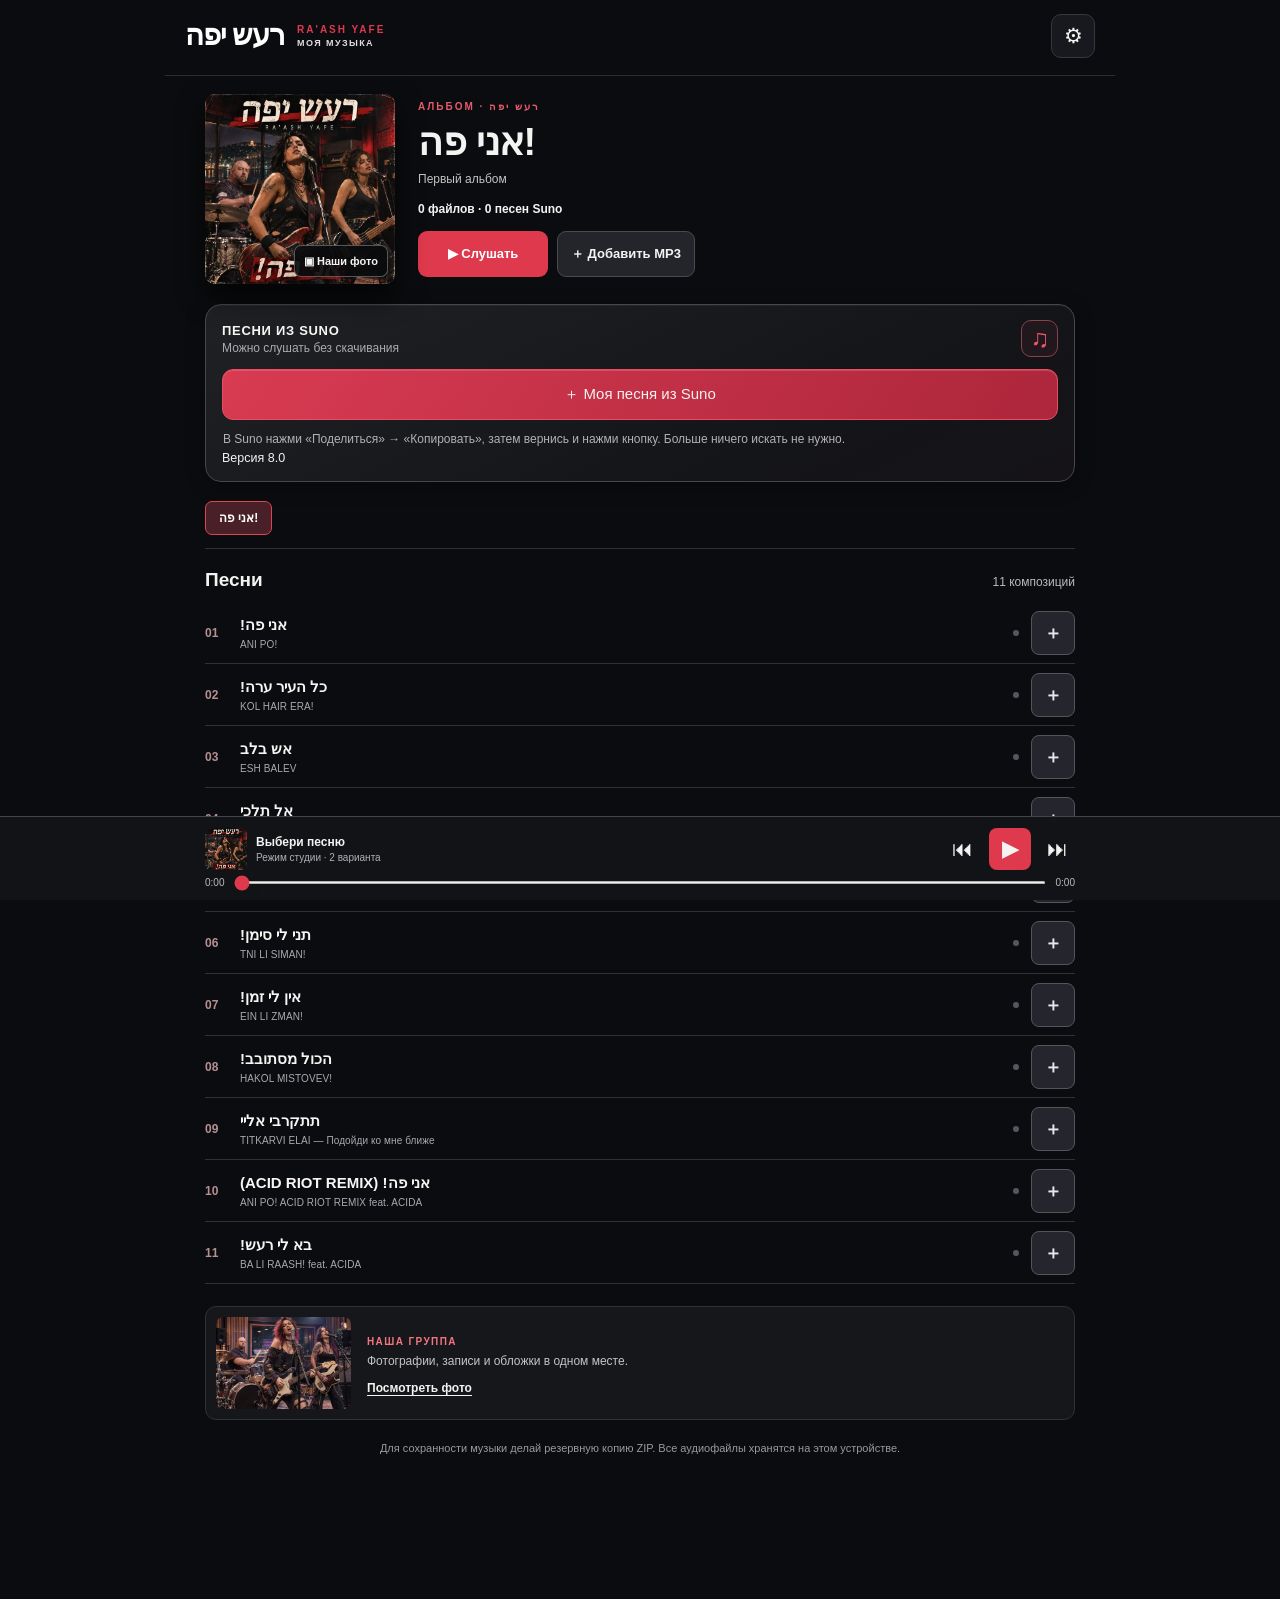
==== raash-yafe/index.html @ 84de2639 "Replace all legacy streaming routes with one clean Suno v8 playback handler" ====
<!doctype html>
<html lang="ru"><head>
<meta charset="utf-8"><meta name="viewport" content="width=device-width, initial-scale=1, viewport-fit=cover, user-scalable=no">
<meta name="theme-color" content="#0b0c0f"><meta name="raash-release" content="8.0"><meta name="apple-mobile-web-app-capable" content="yes">
<meta name="apple-mobile-web-app-status-bar-style" content="black-translucent">
<meta name="apple-mobile-web-app-title" content="רעש יפה">
<title>רעש יפה — Музыкальная студия</title>
<meta name="description" content="Ваша гранж-группа: альбомы, две версии каждой песни, видео и обложки.">
<link rel="manifest" href="manifest.webmanifest"><link rel="apple-touch-icon" sizes="180x180" href="assets/icon-180.png">
<link rel="icon" href="icon.svg" type="image/svg+xml">
<link rel="stylesheet" href="studio-v3.css">
<link rel="stylesheet" href="studio-v4.css">
<link rel="stylesheet" href="simple-v5.css">
<link rel="stylesheet" href="suno-v6.css">
<style>
:root{color-scheme:dark;--bg:#090708;--panel:#181113;--panel2:#26161b;--pink:#fc4c83;--red:#d5203e;--gold:#e8c5a0;--line:#ffffff22;--muted:#b2a1a8;--fg:#fff2ee}
*{box-sizing:border-box}html{background:var(--bg)}body{margin:0;color:var(--fg);font:15px -apple-system,BlinkMacSystemFont,"Segoe UI",Arial,sans-serif;background:radial-gradient(100% 60% at 50% -8%,#80133075,transparent 73%),linear-gradient(150deg,#0b080a,#170d13 48%,#060607);min-height:100dvh;padding-bottom:calc(145px + env(safe-area-inset-bottom))}
button,input,select{font:inherit}button{touch-action:manipulation;cursor:pointer}button:focus-visible,input:focus-visible{outline:2px solid #ff8ead}
#shell{max-width:710px;margin:auto;padding:0 17px 24px}header{display:flex;align-items:center;justify-content:space-between;padding:calc(env(safe-area-inset-top) + 17px) 1px 15px}
.mark{display:flex;align-items:center;gap:10px}.logo{font-size:34px;line-height:1;font-weight:950;letter-spacing:-2px;text-shadow:2px 2px 0 #8e1835;color:#fff}.tag{font-size:10px;letter-spacing:2px;color:#e88eaa;font-weight:700}.small{color:var(--muted);font-size:12px}
.iconbtn{width:42px;height:42px;border-radius:14px;background:#fff1;border:1px solid var(--line);color:white;font-size:20px;display:grid;place-items:center}
.hero{position:relative;border-radius:27px;overflow:hidden;border:1px solid #ffffff29;box-shadow:0 20px 45px #000b,0 0 0 1px #5e244822;background:#10070b}
.art{aspect-ratio:1/1;position:relative;overflow:hidden;background:#15090c}.art img{display:block;width:100%;height:100%;object-fit:cover}
.art:after{content:"";position:absolute;inset:0;pointer-events:none;box-shadow:inset 0 0 60px #0008}
.herofoot{display:flex;gap:12px;align-items:center;justify-content:space-between;padding:14px 15px 16px;background:linear-gradient(155deg,#39141e,#100b0f)}
.herofoot h1{font-size:29px;line-height:1.1;margin:3px 0 4px;letter-spacing:.5px}.subtitle{font-size:11px;color:#ffc4d0;letter-spacing:1px;text-transform:uppercase}
.cta{border:0;border-radius:18px;background:linear-gradient(120deg,#ff85b1,#f52e69 60%,#9e153e);color:#25000e;padding:13px 17px;font-weight:850;box-shadow:inset 0 1px #fff6,0 8px 20px #ff277431}
.underhero{display:flex;gap:8px;margin:13px 0 18px}.ghost{flex:1;min-height:43px;border:1px solid #ffffff26;border-radius:15px;background:linear-gradient(140deg,#ffffff12,#ffffff04);color:#f6dde4;font-weight:650}.ghost:active,.cta:active{transform:scale(.98)}
.stats{display:flex;gap:10px;align-items:center;justify-content:space-between;margin:0 1px 12px}
.stats h2{font-size:19px;margin:0}.counter{color:#f5adc5;background:#ed407b19;padding:5px 10px;border-radius:30px;font-size:11px;border:1px solid #ec72943b}
.albumchips{display:flex;gap:8px;overflow-x:auto;padding:0 0 11px;scrollbar-width:none}.chip{border:1px solid #ffffff29;border-radius:18px;padding:10px 13px;background:#ffffff09;white-space:nowrap;color:#ddc3cc}
.chip.on{background:#f544771d;border-color:#f544778a;color:white}.chip.add{border-style:dashed}
.track{border:1px solid #ffffff18;background:linear-gradient(125deg,#281920db,#121013ee);border-radius:19px;margin:9px 0;padding:13px 12px;box-shadow:inset 0 1px #ffffff0b}
.trackline{display:flex;align-items:center;gap:11px}.num{font-size:11px;color:#ee8fac;font-weight:850;min-width:25px}.tt{min-width:0;flex:1}.he{font-weight:800;font-size:18px;line-height:1.2;direction:rtl;text-align:left}.tr{font-size:11px;color:var(--muted);padding-top:4px}.circle{border:0;background:linear-gradient(130deg,#ff93bb,#fb3070);color:#360112;border-radius:50%;width:41px;height:41px;font-size:18px;font-weight:bold;flex:none}
.variants{display:flex;gap:6px;margin:12px 0 0 36px}.v{flex:1;min-height:35px;border:1px solid #ffffff20;border-radius:11px;color:#efcfdd;background:#fff1;font-size:11px;font-weight:650}
.v.ready{border-color:#76dfb25a;background:#1677541c}.v.link{border-color:#ffd27c69;background:#a86b1f1c}.v.on{box-shadow:inset 0 0 0 1px #fc6f9f;color:white;border-color:#fc6f9f}
.edit{width:37px;flex:none;border:1px solid #ffffff25;background:#fff1;color:#fff;border-radius:11px;font-size:16px}
.empty{padding:19px 12px;text-align:center;color:var(--muted);font-size:12px;line-height:1.6}
.bar{position:fixed;z-index:10;bottom:0;left:0;right:0;padding:12px 14px calc(12px + env(safe-area-inset-bottom));background:linear-gradient(180deg,#210b18f4,#0c070af9);border-top:1px solid #ff59934a;backdrop-filter:blur(20px);-webkit-backdrop-filter:blur(20px)}
.barin{max-width:690px;margin:auto}.now{display:flex;align-items:center;gap:10px}.thumb{width:49px;height:49px;border-radius:11px;object-fit:cover;border:1px solid #fff3;flex:none}.playing{flex:1;min-width:0}.playing strong{display:block;font-size:14px;white-space:nowrap;overflow:hidden;text-overflow:ellipsis}.playing span{display:block;font-size:11px;color:#cc9caf;margin-top:4px}.playerbtn{border:0;background:transparent;color:white;font-size:25px;min-width:34px}.play{border-radius:50%;background:#f8518b;width:43px;height:43px;color:#2d0015}
.progress{display:flex;align-items:center;gap:8px;margin-top:8px;color:#bb98a5;font-size:10px}.progress input{width:100%;accent-color:#ff5d90;height:3px}
.overlay{position:fixed;z-index:30;inset:0;background:#000b;display:none;align-items:flex-end;justify-content:center;padding-top:env(safe-area-inset-top)}.overlay.show{display:flex}
.sheet{width:100%;max-width:700px;max-height:91dvh;overflow:auto;background:linear-gradient(160deg,#331722,#100c10);border:1px solid #ffffff32;border-radius:25px 25px 0 0;padding:18px 18px calc(20px + env(safe-area-inset-bottom));box-shadow:0 -18px 80px #000b}
.sheethead{display:flex;align-items:center;justify-content:space-between;gap:10px}.sheet h2{margin:4px 0 12px;font-size:22px}
label.field{display:block;font-size:12px;color:#d8b6c0;margin:12px 0 5px}
.fieldinput{width:100%;padding:13px 12px;background:#09090ccc;color:#fff;border:1px solid #ffffff38;border-radius:13px;min-height:46px;font-size:16px}
.fieldinput::placeholder{color:#907d86}.sheet p{font-size:12px;color:#c8aebb;line-height:1.55}.sheet .cta{margin-top:13px;width:100%}
.actions{display:flex;gap:8px;margin:12px 0}.actions button{flex:1}.danger{color:#ff9aa2!important}
.status{margin:14px 0 0;padding:11px 13px;color:#e7bdcc;background:#ffffff10;border:1px solid #ffffff20;border-radius:13px;font-size:12px}
footer{font-size:11px;text-align:center;color:#a78d96;line-height:1.5;margin:21px 0}.hint{border-left:3px solid #ef6090;padding:12px 14px;background:#ffffff08;font-size:12px;color:#d3b7c3;border-radius:0 12px 12px 0}
input[type=file]{max-width:100%}video{max-width:100%;border-radius:12px}select.fieldinput{color-scheme:dark}
@media(min-width:620px){.hero{max-width:460px;margin:auto}body{padding-bottom:140px}}
</style></head>
<body><div id="shell">
<header><div class="mark"><div class="logo" dir="rtl">רעש יפה</div><div><div class="tag">RA'ASH YAFE</div><div class="small">Твоя музыкальная студия</div></div></div><button id="settings" class="iconbtn" aria-label="Настройки">⚙</button></header>
<section class="hero"><div class="art"><img id="cover" src="cover.svg" alt="Обложка альбома"></div><div class="herofoot"><div><div class="subtitle">GRUNGE · ISRAEL · STUDIO</div><h1 id="albumtitle" dir="rtl">אני פה!</h1><div id="albumsub" class="small">Первый альбом · 8 композиций</div></div><button class="cta" id="albumplay">▶ Играть</button></div></section>
<div class="underhero"><button id="backbtn" class="ghost">▣ Задняя обложка</button><button id="coverbtn" class="ghost">✦ Сменить обложку</button><button id="bulkbtn" class="ghost">＋ Файлы</button></div>
<div class="underhero" style="margin-top:-6px"><button id="quickbackup" class="ghost">⤓ Сохранить всё в ZIP</button><button id="quickrestore" class="ghost">⤒ Восстановить</button></div>
<div class="stats"><h2>Мои альбомы</h2><span class="counter" id="counter">0/16 записей</span></div><div id="albums" class="albumchips"></div>
<div class="stats"><h2>Список песен</h2><button id="newtrack" class="ghost" style="flex:0;padding:0 13px">＋ Песня</button></div>
<div id="tracks"></div><div class="hint">Для воспроизведения нужны свои аудиофайлы: загрузи MP3/WAV или запиши фрагменты в студии и собери WAV. Публичные ссылки Suno открываются во встроенном плеере, но не дают локальный файл. Логин и пароль не нужны.</div>
<footer>Файлы сохраняются на этом iPhone. Не очищай данные сайта Safari без резервной копии.</footer>
</div>
<div class="bar"><div class="barin"><div class="now"><img class="thumb" src="cover.svg" id="mini" alt=""><div class="playing"><strong id="nowtitle">Выбери песню</strong><span id="nowversion">Режим студии · 2 варианта</span></div><button class="playerbtn" id="prev" aria-label="Назад">⏮</button><button class="playerbtn play" id="toggle" aria-label="Пуск">▶</button><button class="playerbtn" id="next" aria-label="Вперёд">⏭</button></div><div class="progress"><span id="elapsed">0:00</span><input id="seek" type="range" min="0" max="1000" value="0" aria-label="Позиция"><span id="duration">0:00</span></div></div></div>
<div id="overlay" class="overlay" role="dialog" aria-modal="true"><div class="sheet"><div class="sheethead"><h2 id="sheettitle">Настройки</h2><button id="close" class="iconbtn" aria-label="Закрыть">×</button></div><div id="sheetbody"></div></div></div>
<input id="mediafile" type="file" accept="audio/*,video/*,.mp3,.m4a,.wav,.aac,.flac,.mp4,.mov" hidden>
<input id="imagefile" type="file" accept="image/*" hidden>
<input id="bulkfiles" type="file" accept="audio/*,video/*,.mp3,.wav,.m4a,.mp4,.mov" multiple hidden>
<input id="importjson" type="file" accept="application/json,.json" hidden>
<input id="importzip" type="file" accept=".zip,application/zip,application/x-zip-compressed" hidden>
<audio id="audio" preload="metadata"></audio>
<script src="backup.js"></script>
<script>
'use strict';
const $=s=>document.querySelector(s), esc=s=>String(s??'').replace(/[&<>"']/g,c=>({'&':'&amp;','<':'&lt;','>':'&gt;','"':'&quot;',"'":'&#39;'}[c]));
const seed=[['אני פה!','ANI PO!'],['כל העיר ערה!','KOL HAIR ERA!'],['אש בלב','ESH BALEV'],['אל תלכי','AL TELCHI'],['די כבר!','DAI KVAR!'],['תני לי סימן!','TNI LI SIMAN!'],['אין לי זמן!','EIN LI ZMAN!'],['הכול מסתובב!','HAKOL MISTOVEV!']];
function makeSong(name,trans){return {id:'song-'+Math.random().toString(36).slice(2,12),name,trans:trans||'',variants:[{fileKey:null,fileName:'',suno:''},{fileKey:null,fileName:'',suno:''}],videoKey:null};}
function initial(){return {current:'ani-po',albums:[{id:'ani-po',name:'אני פה!',description:'Первый альбом',coverKey:null,backKey:null,tracks:seed.map(x=>makeSong(x[0],x[1]))}]};}
let library;try{library=JSON.parse(localStorage.getItem('raash-yafe-library-v1'))||initial()}catch(e){library=initial()}
if(!Array.isArray(library.albums)||!library.albums.length)library=initial();
// One-time non-destructive catalog update: add the three compositions written since the first eight.
if(!library.migrations?.includes('new-songs-9-11')){
 const first=library.albums.find(a=>a.id==='ani-po');
 if(first&&Array.isArray(first.tracks)){
  [['תתקרבי אליי','TITKARVI ELAI — Подойди ко мне ближе'],['אני פה! (ACID RIOT REMIX)','ANI PO! ACID RIOT REMIX feat. ACIDA'],['בא לי רעש!','BA LI RAASH! feat. ACIDA']].forEach(x=>{
   if(!first.tracks.some(t=>t.name===x[0]))first.tracks.push(makeSong(x[0],x[1]));
  });
 }
 library.migrations=[...(library.migrations||[]),'new-songs-9-11'];
 try{localStorage.setItem('raash-yafe-library-v1',JSON.stringify(library))}catch(e){}
}
let current=library.albums.find(a=>a.id===library.current)||library.albums[0],selected=null,playerObject=null,imageURLs=[],dbPromise;
const audio=$('#audio');
function save(){library.current=current.id;try{localStorage.setItem('raash-yafe-library-v1',JSON.stringify(library))}catch(e){notify('Недостаточно памяти для настроек')}}
function openDB(){if(dbPromise)return dbPromise;dbPromise=new Promise((ok,no)=>{const r=indexedDB.open('raash-yafe-media',1);r.onupgradeneeded=()=>{if(!r.result.objectStoreNames.contains('files'))r.result.createObjectStore('files')};r.onsuccess=()=>ok(r.result);r.onerror=()=>no(r.error)});return dbPromise}
async function put(key,blob){const db=await openDB();return new Promise((ok,no)=>{const tx=db.transaction('files','readwrite');tx.objectStore('files').put(blob,key);tx.oncomplete=ok;tx.onerror=()=>no(tx.error)})}
async function get(key){if(!key)return null;const db=await openDB();return new Promise((ok,no)=>{const r=db.transaction('files').objectStore('files').get(key);r.onsuccess=()=>ok(r.result||null);r.onerror=()=>no(r.error)})}
async function remove(key){if(!key)return;const db=await openDB();const tx=db.transaction('files','readwrite');tx.objectStore('files').delete(key)}
function notify(s){let el=$('#toast');if(!el){el=document.createElement('div');el.id='toast';Object.assign(el.style,{position:'fixed',zIndex:99,bottom:'155px',left:'8%',right:'8%',margin:'auto',maxWidth:'460px',padding:'13px',textAlign:'center',color:'#fff',background:'#52233c',border:'1px solid #ff91b9',borderRadius:'14px',boxShadow:'0 6px 25px #000b'});document.body.append(el)}el.textContent=s;clearTimeout(notify.timer);notify.timer=setTimeout(()=>el.remove(),3400)}
function openSheet(title,body){$('#sheettitle').textContent=title;$('#sheetbody').innerHTML=body;$('#overlay').classList.add('show')}
function closeSheet(){const frame=$('#sheetbody iframe[src^="https://suno.com/embed/"]');if(frame)frame.src='about:blank';$('#overlay').classList.remove('show')}
$('#close').onclick=closeSheet;$('#overlay').addEventListener('click',e=>{if(e.target===$('#overlay'))closeSheet()});
function album(){return current}
function albumSong(id){return current.tracks.find(x=>x.id===id)}
function fmt(n){if(!Number.isFinite(n))return '0:00';return Math.floor(n/60)+':'+String(Math.floor(n%60)).padStart(2,'0')}
async function artUpdate(){imageURLs.forEach(URL.revokeObjectURL);imageURLs=[];async function img(key,fallback){if(!key)return fallback;try{const file=await get(key);if(!file)return fallback;const u=URL.createObjectURL(file);imageURLs.push(u);return u}catch(e){return fallback}}const a=await img(current.coverKey,'cover.svg'),b=await img(current.backKey,'back.svg');$('#cover').src=a;$('#mini').src=a;window.albumBackURL=b}
function paint(){current=library.albums.find(a=>a.id===library.current)||library.albums[0];$('#albumtitle').textContent=current.name;$('#albumsub').textContent=(current.description||'Альбом')+' · '+current.tracks.length+' композиций';const filled=current.tracks.flatMap(t=>t.variants).filter(v=>v.fileKey).length;$('#counter').textContent=filled+'/'+current.tracks.length*2+' вариантов';$('#albums').innerHTML=library.albums.map(a=>'<button class="chip '+(a.id===current.id?'on':'')+'" data-album="'+esc(a.id)+'">'+esc(a.name)+'</button>').join('')+'<button class="chip add" id="newalbum">＋ Новый альбом</button>';$('#albums').querySelectorAll('[data-album]').forEach(el=>el.onclick=()=>{library.current=el.dataset.album;current=library.albums.find(a=>a.id===library.current);save();paint()});$('#newalbum').onclick=addAlbum;
$('#tracks').innerHTML=current.tracks.length?current.tracks.map((t,i)=>{const vars=t.variants.map((v,j)=>'<button class="v '+(v.fileKey?'ready':v.suno?'link':'')+(selected&&selected.id===t.id&&selected.v===j?' on':'')+'" data-id="'+esc(t.id)+'" data-v="'+j+'">'+(v.fileKey?'▶ ':v.suno?'◈ ':'＋ ')+'Вариант '+(j?'B':'A')+'</button>').join('');return '<section class="track"><div class="trackline"><span class="num">'+String(i+1).padStart(2,'0')+'</span><div class="tt"><div class="he" dir="rtl">'+esc(t.name)+'</div><div class="tr">'+esc(t.trans)+'</div></div><button class="circle" data-play="'+esc(t.id)+'" aria-label="Играть">▶</button></div><div class="variants">'+vars+'<button class="edit" data-edit="'+esc(t.id)+'" aria-label="Редактировать">⋯</button></div></section>'}).join(''):'<div class="empty">Пока нет песен. Нажми «＋ Песня».</div>';
$('#tracks').querySelectorAll('[data-v]').forEach(e=>e.onclick=()=>chooseVariant(e.dataset.id,Number(e.dataset.v)));$('#tracks').querySelectorAll('[data-play]').forEach(e=>e.onclick=()=>playSong(e.dataset.play));$('#tracks').querySelectorAll('[data-edit]').forEach(e=>e.onclick=()=>editSong(e.dataset.edit));artUpdate();}
function chooseVariant(id,v){
 const t=albumSong(id);if(!t)return;selected={id,v};const z=t.variants[v];
 if(z.fileKey)startPlay(t,v);
 else if(z.suno)playSavedSuno(id,v);
 else if(window.RaashStudioV4)window.RaashStudioV4.openFor(id,v);
 else editVariant(id,v);
 paint();
}
function playSavedSuno(id,v){
 const handler=window.RaashSunoV8?.openStream||window.RaashSunoV6?.openStream||window.RaashStudioV4?.openLinked;
 if(handler)return handler(id,v);
 editVariant(id,v);
}
function editVariant(id,v){const t=albumSong(id);if(!t)return;selected={id,v};const z=t.variants[v];openSheet('Вариант '+(v?'B':'A')+' · '+t.name,'<p>Добавь только свою запись этой песни. Ссылка Suno не скачивает файл и не расходует лимит.</p><label class="field">Ссылка на эту версию Suno</label><input class="fieldinput" id="slink" type="url" placeholder="https://suno.com/song/..." value="'+esc(z.suno)+'"><div class="actions"><button class="ghost" id="saveLink">Сохранить ссылку</button><button class="ghost" id="visitSuno">Открыть Suno ↗</button></div><label class="field">Своя аудиозапись MP3 / WAV / M4A</label><button class="cta" id="attachFile">＋ Выбрать файл</button>'+(z.fileKey?'<button class="ghost danger" id="forgetFile" style="width:100%;margin-top:8px">Убрать загруженный файл</button><p>'+esc(z.fileName)+'</p>':'')+'<p>Аудиофайл останется в памяти этого iPhone и будет играть без Suno и интернета.</p>');
$('#saveLink').onclick=()=>{const link=$('#slink').value.trim();if(link&&!/^https:\/\/(www\.)?suno\.com\/(song|s)\//i.test(link)){notify('Нужна ссылка на конкретную песню Suno');return}z.suno=link;save();closeSheet();paint();notify('Ссылка сохранена')};$('#visitSuno').onclick=()=>window.open('https://suno.com/library','_blank','noopener');$('#attachFile').onclick=()=>$('#mediafile').click();if($('#forgetFile'))$('#forgetFile').onclick=async()=>{await remove(z.fileKey);z.fileKey=null;z.fileName='';save();closeSheet();paint()}}
async function startPlay(t,v){const z=t.variants[v];if(!z.fileKey){if(z.suno)playSavedSuno(t.id,v);else if(window.RaashStudioV4)window.RaashStudioV4.openFor(t.id,v);else editVariant(t.id,v);return}
try{const blob=await get(z.fileKey);if(!blob){z.fileKey=null;save();paint();notify('Файл не найден, загрузи повторно');return}audio.pause();if(playerObject)URL.revokeObjectURL(playerObject);playerObject=URL.createObjectURL(blob);audio.src=playerObject;selected={id:t.id,v:v};$('#nowtitle').textContent=t.name;$('#nowversion').textContent='Вариант '+(v?'B':'A')+' · '+current.name;await audio.play();paint();}catch(e){notify('Не удалось воспроизвести. Проверь формат файла.')}}
function playSong(id){const t=albumSong(id);if(!t)return;const v=t.variants.findIndex(x=>x.fileKey);if(v>=0)return startPlay(t,v);const link=t.variants.findIndex(x=>x.suno);if(link>=0)return playSavedSuno(t.id,link);if(window.RaashStudioV4)return window.RaashStudioV4.openFor(t.id,0);editVariant(t.id,0)}
function nextPrev(dir){let i=selected?current.tracks.findIndex(t=>t.id===selected.id):-1;for(let n=0;n<current.tracks.length;n++){i=(i+dir+current.tracks.length)%current.tracks.length;const t=current.tracks[i];const v=t.variants.findIndex(x=>x.fileKey);if(v>=0){startPlay(t,v);return}}notify('Добавь аудиофайлы, чтобы слушать офлайн')}
$('#prev').onclick=()=>nextPrev(-1);$('#next').onclick=()=>nextPrev(1);
$('#toggle').onclick=()=>{if(!audio.src){const t=current.tracks.find(t=>t.variants.some(v=>v.fileKey));t?playSong(t.id):(window.RaashStudioV4?window.RaashStudioV4.openFor(current.tracks[0]?.id):notify('Сначала добавь MP3 или WAV'));return}audio.paused?audio.play():audio.pause()};
$('#albumplay').onclick=()=>{const t=current.tracks.find(x=>x.variants.some(v=>v.fileKey));if(t)playSong(t.id);else {const found=current.tracks.find(t=>t.variants.some(v=>v.suno));if(found)playSong(found.id);else if(current.tracks[0]&&window.RaashStudioV4)window.RaashStudioV4.openFor(current.tracks[0].id);else notify('Добавь песню и её аудиофайл.')}};
audio.onplay=()=>$('#toggle').textContent='Ⅱ';audio.onpause=()=>$('#toggle').textContent='▶';audio.onended=()=>nextPrev(1);
audio.ontimeupdate=()=>{$('#elapsed').textContent=fmt(audio.currentTime);$('#duration').textContent=fmt(audio.duration);if(Number.isFinite(audio.duration)&&audio.duration>0)$('#seek').value=String(Math.round(audio.currentTime/audio.duration*1000))};
$('#seek').oninput=e=>{if(Number.isFinite(audio.duration))audio.currentTime=audio.duration*Number(e.target.value)/1000};
$('#mediafile').onchange=async e=>{const f=e.target.files[0];if(!f||!selected)return;const t=albumSong(selected.id);if(!t)return;const z=t.variants[selected.v];if(!f.type.startsWith('audio/')&&!/\.(mp3|wav|m4a|aac|flac)$/i.test(f.name)){notify('Нужен аудиофайл, для видео используй раздел клипов');e.target.value='';return}const key='audio:'+current.id+':'+t.id+':'+selected.v;try{await put(key,f);z.fileKey=key;z.fileName=f.name;save();closeSheet();paint();notify('Сохранено: '+f.name)}catch(err){notify('Не удалось сохранить. Недостаточно памяти на iPhone?')}e.target.value=''};
function setImage(type){window.imageTarget=type;$('#imagefile').click()}
$('#coverbtn').onclick=()=>setImage('coverKey');
$('#imagefile').onchange=async e=>{const f=e.target.files[0];if(!f||!f.type.startsWith('image/'))return;const key='image:'+current.id+':'+window.imageTarget;try{await put(key,f);current[window.imageTarget]=key;save();paint();notify('Обложка сохранена')}catch(x){notify('Не удалось сохранить изображение')}e.target.value=''};
$('#backbtn').onclick=async()=>{const src=window.albumBackURL||'back.svg';openSheet('Задняя обложка','<img src="'+esc(src)+'" style="width:100%;border-radius:14px" alt="Задняя обложка"><div class="actions"><button class="ghost" id="changeBack">Заменить</button><button class="ghost" id="closeBack">Закрыть</button></div>');$('#changeBack').onclick=()=>setImage('backKey');$('#closeBack').onclick=closeSheet};
function addAlbum(){openSheet('Новый альбом','<p>Создай новый альбом этой группы. Все старые песни и варианты останутся на месте.</p><label class="field">Название на иврите или русском</label><input id="aname" class="fieldinput" placeholder="שם האלבום"><label class="field">Подпись</label><input id="adesc" class="fieldinput" placeholder="Новый альбом"><button id="commitAlbum" class="cta">Создать альбом</button>');$('#commitAlbum').onclick=()=>{const name=$('#aname').value.trim();if(!name){notify('Введите название альбома');return}const a={id:'album-'+Date.now(),name,description:$('#adesc').value.trim()||'Новый альбом',coverKey:null,backKey:null,tracks:[]};library.albums.push(a);current=a;library.current=a.id;save();closeSheet();paint();notify('Альбом создан')}}
$('#newtrack').onclick=()=>{openSheet('Новая песня','<p>Добавим новую песню с двумя вариантами A/B.</p><label class="field">Название песни</label><input id="tname" class="fieldinput" placeholder="שם השיר"><label class="field">Транслитерация / перевод</label><input id="ttrans" class="fieldinput" placeholder="Название латиницей"><button class="cta" id="commitTrack">Добавить песню</button>');$('#commitTrack').onclick=()=>{const n=$('#tname').value.trim();if(!n){notify('Введите название');return}current.tracks.push(makeSong(n,$('#ttrans').value.trim()));save();closeSheet();paint();notify('Песня добавлена')}};
function editSong(id){const t=albumSong(id);if(!t)return;openSheet('Песня · '+t.name,'<label class="field">Название</label><input id="editname" class="fieldinput" value="'+esc(t.name)+'"><label class="field">Транслитерация</label><input id="edittrans" class="fieldinput" value="'+esc(t.trans)+'"><button class="cta" id="editsave">Сохранить</button><div class="actions"><button class="ghost" id="manageA">Версия A · изменить</button><button class="ghost" id="manageB">Версия B · изменить</button></div><div class="actions"><button class="ghost" id="attachVideo">＋ Прикрепить клип</button><button class="ghost" id="viewVideo">▶ Смотреть клип</button></div><button class="ghost danger" id="delTrack" style="width:100%">Удалить эту песню</button>');
$('#editsave').onclick=()=>{const n=$('#editname').value.trim();if(n)t.name=n;t.trans=$('#edittrans').value.trim();save();closeSheet();paint()};
$('#manageA').onclick=()=>editVariant(id,0);$('#manageB').onclick=()=>editVariant(id,1);
$('#attachVideo').onclick=()=>{selected={id,v:0,video:true};$('#mediafile').setAttribute('accept','video/*,.mp4,.mov');$('#mediafile').click()};
$('#viewVideo').onclick=async()=>{if(!t.videoKey)return notify('Клип пока не добавлен');const f=await get(t.videoKey);if(!f)return notify('Клип не найден');const u=URL.createObjectURL(f);openSheet('Клип · '+t.name,'<video controls playsinline src="'+u+'"></video><p>Клип сохранён на этом iPhone.</p>')};
$('#delTrack').onclick=()=>{if(!confirm('Удалить песню и её записи из списка?'))return;current.tracks=current.tracks.filter(x=>x.id!==id);save();closeSheet();paint()}};
$('#bulkbtn').onclick=()=>$('#bulkfiles').click();
$('#bulkfiles').onchange=async e=>{const files=[...e.target.files];if(!files.length)return;let added=0,unmatched=[];for(const f of files){if(!f.type.startsWith('audio/')&&!/\.(mp3|wav|m4a|aac|flac)$/i.test(f.name)){unmatched.push(f.name);continue}const low=f.name.toLowerCase().replace(/[\s_\-!'’.,]/g,'');let match=current.tracks.find(t=>[t.name,t.trans].some(x=>x&&low.includes(x.toLowerCase().replace(/[\s_\-!'’.,]/g,''))));if(!match){unmatched.push(f.name);continue}let variant=/(\b|[_ -])(b|v2|ver2|2)(\b|[_. -])/i.test(f.name)?1:/(\b|[_ -])(a|v1|ver1|1)(\b|[_. -])/i.test(f.name)?0:match.variants.findIndex(v=>!v.fileKey);if(variant<0){unmatched.push(f.name);continue}const z=match.variants[variant];if(z.fileKey){unmatched.push(f.name);continue}try{const key='audio:'+current.id+':'+match.id+':'+variant;await put(key,f);z.fileKey=key;z.fileName=f.name;added++}catch(err){unmatched.push(f.name)}}save();paint();notify('Добавлено '+added+' файлов; не распознано '+unmatched.length);if(unmatched.length){
 const candidates=files.filter(f=>unmatched.includes(f.name)&&(/^(audio\/)/.test(f.type)||/\.(mp3|wav|m4a|aac|flac)$/i.test(f.name)));
 const options='<option value="">Не добавлять</option>'+current.tracks.flatMap(t=>t.variants.map((v,j)=>'<option value="'+esc(t.id)+'|'+j+'" '+(v.fileKey?'disabled':'')+'>'+esc(t.name)+' — вариант '+(j?'B':'A')+(v.fileKey?' (занят)':'')+'</option>')).join('');
 openSheet('Распределить оставшиеся файлы','<p>Не удалось точно узнать '+unmatched.length+' файлов. Выбери песню и вариант для каждого, чтобы не перепутать записи.</p>'+candidates.map((f,i)=>'<label class="field">'+esc(f.name)+'</label><select class="fieldinput" data-match="'+i+'">'+options+'</select>').join('')+'<button id="applyMatches" class="cta">Добавить выбранные файлы</button>');
 $('#applyMatches').onclick=async()=>{
  let count=0;const used=new Set();
  for(let i=0;i<candidates.length;i++){
   const val=$('[data-match="'+i+'"]').value;if(!val)continue;
   if(used.has(val)){notify('Одному варианту можно назначить только один файл');return}
   used.add(val);
  }
  try{
   for(let i=0;i<candidates.length;i++){
    const val=$('[data-match="'+i+'"]').value;if(!val)continue;
    const [id,j]=val.split('|'),t=albumSong(id),v=t?.variants[Number(j)];
    if(!v||v.fileKey)continue;
    const key='audio:'+current.id+':'+id+':'+j;
    await put(key,candidates[i]);v.fileKey=key;v.fileName=candidates[i].name;count++;
   }
   save();closeSheet();paint();notify('Добавлено вручную: '+count);
  }catch(err){save();paint();notify('Ошибка сохранения файла. Проверь память iPhone')}
 };
 if(!candidates.length)openSheet('Нераспознанные файлы','<div class="status">'+unmatched.map(esc).join('<hr>')+'</div>');
}
e.target.value=''};
const originalFileHandler=$('#mediafile').onchange;$('#mediafile').onchange=async e=>{const f=e.target.files[0];if(f&&selected?.video){const t=albumSong(selected.id);if(t&&(/^video\//.test(f.type)||/\.(mp4|mov)$/i.test(f.name))){const key='video:'+current.id+':'+t.id;await put(key,f);t.videoKey=key;save();closeSheet();notify('Клип сохранён')}else notify('Выбери видео MP4 или MOV');selected.video=false;$('#mediafile').setAttribute('accept','audio/*,.mp3,.m4a,.wav,.aac,.flac');e.target.value='';return}await originalFileHandler(e)};
$('#settings').onclick=()=>{openSheet('Настройки · רעש יפה','<p><b>Студийная библиотека.</b> Сохраняет песни, клипы, обложки и два варианта каждой записи на текущем iPhone. Локальные записи воспроизводятся и обрабатываются внутри приложения. Для публичной ссылки Suno есть встроенный официальный плеер, который требует интернет и не передаёт звук эквалайзеру.</p><button class="cta" id="sunoLibrary">Открыть мою библиотеку Suno ↗</button><button class="cta" id="fullBackup" style="width:100%;margin-top:10px">⤓ Полная копия ZIP — песни, клипы, обложки</button><button class="ghost" id="restoreAll" style="width:100%;margin-top:10px">⤒ Восстановить из ZIP</button><button class="ghost" id="exportData" style="width:100%;margin-top:10px">Только список JSON</button><button class="ghost" id="importData" style="width:100%;margin-top:10px">Импорт старого списка JSON</button><p>Полная копия ZIP содержит локальные MP3, видео, обложки, названия и ссылки Suno. Сохраняй ZIP в «Файлы» / iCloud Drive. Экспорт JSON содержит только названия и ссылки — без записей.</p><p>Для установки: Safari → Поделиться → На экран «Домой». Не вводи пароль Suno в эту программу.</p><div class="status">Режим офлайн работает после первого открытия с интернетом. Сохранённые аудио и видео доступны без сети.</div>');$('#sunoLibrary').onclick=()=>window.open('https://suno.com/library','_blank','noopener');
$('#fullBackup').onclick=createFullBackup;$('#restoreAll').onclick=()=>$('#importzip').click();$('#exportData').onclick=()=>{const blob=new Blob([JSON.stringify(library,null,2)],{type:'application/json'});const u=URL.createObjectURL(blob);const a=document.createElement('a');a.href=u;a.download='raash-yafe-library.json';a.click();setTimeout(()=>URL.revokeObjectURL(u),15000)};$('#importData').onclick=()=>$('#importjson').click()};
$('#quickbackup').onclick=createFullBackup;
$('#quickrestore').onclick=()=>$('#importzip').click();
async function createFullBackup(){
 openSheet('Полная резервная копия','<p>Собираю все альбомы, два варианта записей, видео и изображения в один ZIP.</p><div id="backupProgress" class="status">Подготовка...</div><p>Сохрани полученный файл в «Файлы» или iCloud Drive. Не удаляй музыку до сохранения архива.</p>');
 const info=$('#backupProgress');
 try{
  const result=await RaashBackup.exportAll(library,get,msg=>{if(info)info.textContent=msg});
  const url=URL.createObjectURL(result.archive);
  const name='Raash-Yafe-FULL-'+new Date().toISOString().slice(0,10)+'.zip';
  openSheet('Копия готова','<p>В архив включены '+result.fileCount+' медиафайлов и все альбомы со ссылками Suno.</p><a id="downloadZip" class="cta" style="display:block;text-align:center;text-decoration:none" download="'+name+'" href="'+url+'">⤓ Сохранить ZIP в «Файлы»</a>'+(result.missing.length?'<p style="color:#ffbe91">Внимание: '+result.missing.length+' ранее прикреплённых файлов не найдены и отсутствуют в копии.</p>':'')+'<p>Архив готов. Нажми кнопку выше и выбери сохранение в «Файлы» на iPhone.</p>');
  $('#close').addEventListener('click',()=>setTimeout(()=>URL.revokeObjectURL(url),60000),{once:true});
 }catch(err){openSheet('Ошибка резервной копии','<p>'+esc(err?.message||err)+'</p><p>Свободное место в памяти iPhone может быть ограничено. Оригинальные записи не удалены.</p>')}
}
$('#importzip').onchange=async e=>{
 const f=e.target.files[0];e.target.value='';if(!f)return;
 if(!confirm('Восстановить альбомы и медиа из выбранного ZIP? Текущий список альбомов заменится. Сначала сохрани копию текущей библиотеки.'))return;
 openSheet('Восстановление ZIP','<p>Восстанавливаю аудио, клипы, обложки и песни...</p><div class="status" id="restoreProgress">Чтение архива...</div>');
 const info=$('#restoreProgress');
 try{
  const result=await RaashBackup.restoreAll(f,put,msg=>{if(info)info.textContent=msg});
  audio.pause();audio.removeAttribute('src');audio.load();
  if(playerObject){URL.revokeObjectURL(playerObject);playerObject=null}
  library=result.library;current=library.albums[0];selected=null;save();closeSheet();paint();
  notify('Восстановлено '+result.restored+' медиафайлов и '+library.albums.length+' альбомов');
 }catch(err){openSheet('Не удалось восстановить','<p>'+esc(err?.message||err)+'</p><p>Текущий список альбомов остался на месте. Проверь ZIP и свободную память iPhone.</p>')}
};
$('#importjson').onchange=async e=>{const f=e.target.files[0];if(!f)return;try{const parsed=JSON.parse(await f.text());if(!Array.isArray(parsed.albums)||!parsed.albums.length)throw new Error('format');if(!confirm('Заменить текущий список альбомов? Старые аудиофайлы в памяти останутся, но их ссылки могут потеряться.'))return;library=parsed;current=parsed.albums[0];save();closeSheet();paint();notify('Список альбомов импортирован')}catch(err){notify('Не удалось прочитать JSON')}e.target.value=''};
paint();if('serviceWorker'in navigator)navigator.serviceWorker.register('sw.js',{updateViaCache:'none'}).catch(()=>{});
</script>
<script src="studio-v3.js"></script>
<script src="studio-v4.js"></script>
<script src="simple-v5.js"></script>
<script src="suno-v8.js"></script>
</body></html>
---- raash-yafe/studio-v3.css ----
/* Ra'ash Yafe 3.0 — lacquered studio UI */
#studioTools{margin:3px 0 15px;display:grid;gap:10px}
.studio-search{display:flex;align-items:center;gap:9px;background:linear-gradient(145deg,#2e1621,#170d12);border:1px solid #e968964f;border-radius:15px;min-height:46px;padding:0 14px;box-shadow:inset 0 1px #ffffff1b}
.studio-search>span{font-size:25px;color:#ff9bc2;line-height:1}
.studio-search input{background:transparent;border:0;outline:0;color:#fff2ee;font-size:16px;min-width:0;flex:1;height:45px}
.studio-search input::placeholder{color:#bd9ca8}
.studio-search input::-webkit-search-cancel-button{-webkit-appearance:none}
.studio-filter-row{display:flex;gap:7px;overflow-x:auto;padding:0 1px 6px;scrollbar-width:none}
.studio-pill{border-radius:30px;white-space:nowrap;padding:9px 13px;border:1px solid #ffffff33;background:linear-gradient(145deg,#302026,#140d14);font-weight:700;font-size:12px;color:#ddc0cd;flex-shrink:0}
.studio-pill.on{background:linear-gradient(140deg,#ff78a8,#b21a4a);color:#21050d;border-color:#ff8caf;box-shadow:0 4px 16px #ef42864a}
.studio-new-album{color:#ffb9cf;border-color:#e56b9268;background:#ef44831b}
.studio-track-art{width:47px;height:47px;border-radius:10px;object-fit:cover;flex:none;background:radial-gradient(circle at 25% 15%,#b93560,#170911);border:1px solid #ffb3c354;box-shadow:0 3px 12px #0007}
.studio-track-extras{display:flex;align-items:center;gap:8px;margin:9px 0 0 34px}
.studio-extra{min-height:34px;flex:1;border-radius:10px;color:#f4dbe4;background:linear-gradient(145deg,#ffffff18,#ffffff07);border:1px solid #ffffff20;font-size:11px;font-weight:650}
.studio-fav{width:36px;height:34px;border-radius:10px;color:#eab5c6;background:#ffffff11;border:1px solid #ffffff29;font-size:22px;line-height:1}
.studio-fav.on{color:#ff5694;background:#ff46871d;border-color:#f7598d91}
.studio-empty{text-align:center;font-size:13px;line-height:1.5;color:#cbb1be;padding:20px 12px;background:#28121b5e;border:1px dashed #ce7e9d55;border-radius:17px}
.studio-heading{display:flex;justify-content:space-between;gap:15px;font-size:12px;font-weight:700;color:#f6d5e0;margin:15px 0 6px}
.studio-heading span:last-child{color:#f497b6;font-variant-numeric:tabular-nums;font-size:11px}
.studio-editor{display:block;width:100%;box-sizing:border-box;background:linear-gradient(180deg,#100b0e,#170e15);border:1px solid #f07a9a5b;border-radius:14px;padding:13px 12px;color:#fff0ec;font:14px/1.6 -apple-system,BlinkMacSystemFont,Arial,sans-serif;resize:vertical;min-height:120px;max-height:45vh;overflow-y:auto;outline:none}
.studio-editor:focus{border-color:#ff97b9;box-shadow:0 0 0 3px #f75e9440}
.studio-editor::placeholder{color:#806a76}
.studio-buttons{display:flex;gap:8px;margin:10px 0}
.studio-buttons>.ghost{flex:1;min-width:0;font-size:12px}
.track[hidden],.studio-empty[hidden]{display:none!important}
@media(max-width:365px){.studio-track-art{width:38px;height:38px}.studio-extra{font-size:10px}.studio-track-extras{margin-left:0}.track .he{font-size:16px}.studio-pill{padding:9px 10px}}
@media(prefers-reduced-motion:reduce){.cta,.ghost,.studio-pill{transition:none!important}}
---- raash-yafe/studio-v4.css ----
/* Raash Yafe Studio v4 — compact lacquer controls, iPhone safe areas */
.v4-quick{margin:12px 0 16px;padding:13px;border:1px solid #f47b9b6b;border-radius:19px;background:linear-gradient(155deg,#3e1525 0%,#240d17 49%,#110b10 100%);box-shadow:inset 0 1px #ffffff2e,0 10px 32px #0008}
.v4-head{display:flex;align-items:baseline;gap:8px;justify-content:space-between;padding:0 2px 11px}.v4-head b{font-size:12px;letter-spacing:1.2px;color:#fff4f7}.v4-head span{font-size:11px;color:#ec9db7}
.v4-main-buttons{display:grid;grid-template-columns:repeat(3,minmax(0,1fr));gap:8px}
.v4-main{min-height:47px;padding:7px;border-radius:12px;border:1px solid #f7acc14d;background:linear-gradient(155deg,#4e2638,#21101a);color:#ffe3ea;font-weight:750;font-size:13px;line-height:1.2;box-shadow:inset 0 1px #ffffff1c}
.v4-main-hot{background:linear-gradient(115deg,#ff759d,#c61e4e);color:#25000e;border-color:#ff84aa}
.v4-rec-banner{margin-top:10px;padding:10px;border-radius:11px;background:#4a0c26;border:1px solid #ff7b9a;color:#ffc5d4;font-size:13px;font-weight:750}
.v4-rec-banner[hidden]{display:none}.v4-rec-banner span{color:#fff;font-variant-numeric:tabular-nums}.v4-rec-banner button{border:1px solid #ffd3e1;border-radius:8px;color:#fff;background:#811637;font-size:12px;padding:6px 9px;margin-left:7px}
.v4-song-action{display:flex;gap:8px;margin:9px 0 0 35px;align-items:center;justify-content:space-between}
.v4-small{border-radius:11px;border:1px solid #f581a35d;min-height:34px;flex:1;background:#f65d9022;color:#ffd9e8;font-size:12px;font-weight:750}
.v4-take-count{color:#ffb4cd;font-size:11px;white-space:nowrap}
.v4-explain{padding:12px 13px;background:#fa619013;color:#f7cfdc!important;border-radius:12px;border:1px solid #f8a0bc53}
.v4-status{font-size:12px;line-height:1.55;margin:12px 0;background:#ffffff0c;border:1px solid #ffffff2c;padding:11px;border-radius:12px;color:#f2cbd9}
.v4-status b{display:block;margin-bottom:4px;color:#fff}
.v4-row{display:flex;gap:9px;margin:12px 0;align-items:stretch}
.v4-row>*{flex:1;min-width:0;min-height:43px;font-size:12px!important}
.v4-row>.cta{margin:0}
.v4-section{font-size:17px;font-weight:820;color:#ffeaf0;margin:23px 0 10px;border-bottom:1px solid #ff88a952;padding-bottom:8px}
.v4-rec-start{border:1px solid #ff8ead;background:linear-gradient(115deg,#ff7d9e,#da1b51);color:#21030e;font-weight:850;border-radius:14px;padding:10px}
.v4-rec-start:disabled,.v4-row button:disabled{opacity:.4}
.v4-take{display:flex;align-items:center;gap:6px;padding:10px 8px;border:1px solid #ffffff27;border-radius:11px;margin:7px 0;background:#ffffff0b}
.v4-take>div{min-width:0;flex:1}
.v4-take b{color:#ffe0e8;font-size:12px;display:block;overflow:hidden;text-overflow:ellipsis;white-space:nowrap}
.v4-take small{color:#c9a8b6;display:block;margin-top:3px;font-size:11px}
.v4-take button{width:33px;height:34px;border-radius:9px;border:1px solid #ffffff36;background:#ffffff15;color:#fff;font-weight:800}
.v4-empty{font-style:italic}
.v4-choice{display:flex;width:100%;gap:10px;justify-content:space-between;align-items:center;margin:6px 0;min-height:49px;text-align:left;border-radius:12px;border:1px solid #ef85aa54;padding:12px;background:#ffffff0e;color:#ffeaf0}
.v4-choice span{font-size:11px;color:#ffabc5}
.v4-switch{display:flex;align-items:center;gap:10px;padding:10px 0;color:#fff0ee;font-weight:700}
.v4-switch input{width:21px;height:21px;accent-color:#ff638f}
.v4-presets{display:flex;gap:6px;overflow-x:auto;padding:5px 0 14px;scrollbar-width:none}
.v4-preset{flex:none;font-size:12px;padding:9px 11px;border:1px solid #ffffff33;border-radius:12px;background:#ffffff13;color:#ffcedf;font-weight:700}
.v4-eq-band{display:grid;grid-template-columns:minmax(90px,1fr) minmax(80px,2fr) 45px;align-items:center;gap:8px;padding:9px 0;border-bottom:1px solid #ffffff17}
.v4-eq-band label{color:#eed0dc;font-size:12px}
.v4-eq-band input{accent-color:#ff6a9d;width:100%}
.v4-eq-band strong{font-size:11px;color:#ffc0d8;text-align:right;font-variant-numeric:tabular-nums}
.v4-download{display:flex;align-items:center;justify-content:center;border-radius:14px;border:1px solid #ffabc3;background:#f8629023;color:#ffe1eb;text-decoration:none;font-size:12px;font-weight:800}
@media(max-width:380px){.v4-head{display:block}.v4-head span{display:block;margin-top:5px}.v4-main{font-size:11px}.v4-song-action{margin-left:0}.v4-eq-band{grid-template-columns:minmax(70px,1fr) minmax(75px,1.5fr) 43px;gap:4px}}
@media(prefers-reduced-motion:reduce){.v4-main,.v4-rec-start,.v4-small{transition:none!important}}
---- raash-yafe/simple-v5.css ----
/* RA'ASH YAFE v5 — strict editorial music player, photo-first. */
:root{--s-bg:#0b0c0f;--s-panel:#16171b;--s-panel2:#202127;--s-edge:#37383f;--s-text:#f3f3f1;--s-sub:#b5b5b7;--s-red:#de394c;--s-red2:#b92f43}
html,body{background:var(--s-bg)!important;color:var(--s-text)!important}
body{padding-bottom:calc(100px + env(safe-area-inset-bottom))!important;background:var(--s-bg)!important}
.s-legacy-off{display:none!important}
#simpleApp{min-height:100vh;font-family:-apple-system,BlinkMacSystemFont,'Segoe UI',Arial,sans-serif;color:var(--s-text);font-size:15px;letter-spacing:0}
#simpleApp button{font:inherit;color:inherit;-webkit-tap-highlight-color:transparent;cursor:pointer;touch-action:manipulation}
#simpleApp button:focus-visible{outline:2px solid #ff7180;outline-offset:2px}
.s-header{position:relative;display:flex;justify-content:space-between;align-items:center;gap:10px;max-width:950px;margin:auto;padding:calc(14px + env(safe-area-inset-top)) 20px 17px;border-bottom:1px solid #2c2d33}
.s-mark{display:flex;gap:13px;align-items:center}.s-mark>strong{font-size:29px;font-weight:900;line-height:1.1;color:#fff;letter-spacing:-1px}.s-mark>div{display:grid;gap:3px}.s-mark b{font-size:10px;letter-spacing:2px;color:var(--s-red);font-weight:850}.s-mark small{color:#e1dfe0;font-size:9px;letter-spacing:1.4px;font-weight:700}
.s-menu{border:1px solid var(--s-edge);border-radius:10px;background:#18191e;min-width:44px;height:44px;font-size:21px!important;display:grid;place-items:center}
.s-wrap{width:min(100% - 34px,870px);margin:auto;padding:18px 0 32px}
.s-album{display:grid;grid-template-columns:minmax(0,190px) minmax(0,1fr);gap:23px;align-items:center;margin:0 0 20px}
.s-cover{position:relative;width:100%;aspect-ratio:1/1;overflow:hidden;border-radius:10px;background:#16171b;box-shadow:0 12px 28px #000a}
.s-cover>img{width:100%;height:100%;display:block;object-fit:cover}
.s-photo-link{position:absolute;bottom:7px;right:7px;font-size:11px!important;font-weight:700!important;min-height:32px;padding:6px 9px;border:1px solid #eee5;background:#0a0b0eea;border-radius:7px}
.s-album-body{min-width:0}
.s-kicker{font-size:10px;color:#e65b6b;font-weight:850;letter-spacing:2px;margin-bottom:9px}
.s-album h1{font-size:clamp(24px,5vw,38px);font-weight:850;line-height:1.12;margin:0 0 7px;letter-spacing:-.5px;overflow-wrap:anywhere}
.s-album-body p{color:#c3c3c3;font-size:12px;margin:0 0 11px;line-height:1.45}
.s-have{color:#f4f4f3;font-size:12px;font-weight:750;display:inline-block;margin:0 0 15px}
.s-hero-buttons{display:flex;gap:9px;align-items:stretch}
.s-main-button,.s-add-button{border-radius:9px;min-height:46px;padding:9px 13px!important;font-size:13px!important;font-weight:850!important;white-space:nowrap;border:1px solid transparent}
.s-main-button{background:var(--s-red)!important;color:white!important;min-width:130px}
.s-main-button:active{background:var(--s-red2)!important}
.s-add-button{background:#24252b!important;border-color:#494950!important;color:#f4f4f5!important}
.s-albums{display:flex;gap:8px;overflow-x:auto;scrollbar-width:none;border-bottom:1px solid #303037;padding:1px 0 13px;margin:1px 0 19px}
.s-album-tab{flex:none;background:transparent;border:1px solid #4a4b51;border-radius:7px;padding:9px 13px;color:#dedee0!important;font-size:12px!important;font-weight:750!important;white-space:nowrap}
.s-album-tab.active{border-color:#de4456;color:#fff!important;background:#492027}
.s-resume{width:100%;display:grid;text-align:left;gap:4px;padding:12px 16px;border-radius:9px;border:1px solid #a6424b;background:#26171c;margin-bottom:15px}
.s-resume[hidden]{display:none!important}.s-resume small{color:#f18490;font-size:9px;letter-spacing:1px;font-weight:850}.s-resume strong{font-size:15px;color:#fff}.s-resume span{font-size:12px;color:#dfbfc0}
.s-section-head{display:flex;justify-content:space-between;gap:10px;align-items:baseline;margin:0 0 9px}.s-section-head h2{font-size:19px;line-height:1.3;margin:0;font-weight:850}.s-section-head span{font-size:12px;color:#bab9bb}
.s-song{display:flex;align-items:center;gap:7px;min-height:61px;border-bottom:1px solid #303037;background:transparent}
.s-song-info{border:0;background:transparent;display:flex;align-items:center;text-align:left;min-width:0;flex:1;gap:12px;min-height:61px;padding:8px 5px 8px 0}
.s-number{color:#b68f92;font-size:12px;font-variant-numeric:tabular-nums;font-weight:800;width:23px;flex:none}
.s-song-text{flex:1;min-width:0;display:grid;gap:4px}
.s-song-text b{display:block;color:#f6f5f4;font-weight:800;font-size:15px;line-height:1.3;overflow:hidden;white-space:nowrap;text-overflow:ellipsis}
.s-song-text small{display:block;color:#a9a9b0;font-size:10px;letter-spacing:.1px;overflow:hidden;text-overflow:ellipsis;white-space:nowrap}
.s-dot{width:6px;height:6px;border-radius:50%;background:#56565e;flex:none}.s-dot.ready{background:#db485c}
.s-song-play{width:44px;height:44px;border-radius:8px;border:1px solid #54545c;background:#25262d;font-size:18px!important;color:#e7e8ec!important;font-weight:800!important;flex:none}
.s-song-play.has{background:#ab2d40;border-color:#c84456;color:white!important}
.s-gallery-preview{display:grid;grid-template-columns:135px 1fr;gap:16px;margin:22px 0 6px;border:1px solid #303037;border-radius:11px;padding:10px;background:#16171b;align-items:center}
.s-gallery-preview img{width:135px;height:92px;object-fit:cover;border-radius:7px}
.s-gallery-preview b{font-size:10px;letter-spacing:1.4px;color:#f27580}.s-gallery-preview p{font-size:12px;color:#c4c3c5;margin:5px 0 8px;line-height:1.45}
.s-gallery-preview button{background:none;border:0;padding:0;color:#fff;font-weight:750!important;font-size:12px!important;text-decoration:underline;text-underline-offset:3px}
.s-footer{font-size:11px;color:#99999f;line-height:1.5;margin:20px 0 10px;text-align:center}
.s-player{position:fixed;z-index:20;bottom:0;left:0;right:0;padding:11px 18px calc(12px + env(safe-area-inset-bottom));border-top:1px solid #45454c;background:#131418fa;backdrop-filter:blur(18px);-webkit-backdrop-filter:blur(18px)}
.s-player-line{max-width:870px;margin:auto;display:flex;gap:9px;align-items:center}.s-player-line>img{width:42px;height:42px;object-fit:cover;border-radius:6px;flex:none}.s-now{min-width:0;flex:1;display:grid;gap:3px}.s-now b{font-size:12px;overflow:hidden;white-space:nowrap;text-overflow:ellipsis}.s-now small{font-size:10px;color:#aeb0b6;white-space:nowrap;overflow:hidden;text-overflow:ellipsis}
.s-player-line>button{min-width:35px;height:39px;background:transparent;border:0;font-size:21px!important}
.s-player-line>.s-play-toggle{width:42px;height:42px;border-radius:8px;background:var(--s-red);font-weight:900!important;color:#fff}
.s-progress{max-width:870px;display:flex;gap:8px;align-items:center;margin:7px auto 0;font-size:10px;color:#bab8bb;font-variant-numeric:tabular-nums}
.s-progress input{flex:1;width:100%;height:3px;accent-color:var(--s-red)}
#overlay{z-index:40;background:#000d}
#overlay .sheet{max-width:650px;background:#1b1c21;border:1px solid #4a4a53;border-radius:17px 17px 0 0;box-shadow:0 -10px 50px #000b}
#overlay .sheet h2{color:#fff;font-size:21px;font-weight:850}
#overlay .sheet p{color:#c7c8cc;font-size:13px;line-height:1.55}
#overlay .ghost{border-color:#53535a;border-radius:9px;background:#292a31}
#overlay .cta{background:#d63e50;color:#fff;border-radius:9px}
#overlay .fieldinput{background:#101115;border-color:#53535a;border-radius:9px;color:#fff}
.s-help{padding-bottom:6px}
.s-sheet-choice{display:flex;width:100%;justify-content:space-between;align-items:center;gap:10px;min-height:54px;text-align:left;color:#f3f3f3;background:none;border:0;border-bottom:1px solid #383941;padding:12px 2px}
.s-sheet-choice>b{min-width:0;font-size:14px;white-space:nowrap;overflow:hidden;text-overflow:ellipsis}
.s-sheet-choice>span{color:#e78188;font-size:11px;flex:none;font-weight:700}
.s-version{padding:14px 0;border-bottom:1px solid #414149;display:grid;gap:10px}
.s-version b{display:block;font-size:14px}.s-version small{display:block;color:#b3b3b8;font-size:11px;margin-top:4px;overflow:hidden;text-overflow:ellipsis;white-space:nowrap}
.s-version-actions{display:flex;gap:8px}.s-version-actions button{background:#2a2b31;border:1px solid #55565d;border-radius:8px;padding:10px 14px;min-height:42px;color:#fff;font-weight:750;font-size:12px;flex:1}
.s-version-actions button.prominent{background:#c9384b;border-color:#e24d61}
.s-sheet-divider{height:10px}
.s-sheet-wide{display:block;width:100%;background:#292a31;color:#eee;border:1px solid #474850;padding:12px;text-align:left;font-size:13px;font-weight:700;border-radius:8px;margin-top:8px;min-height:44px}
.s-options{margin-top:15px;padding:10px;border:1px solid #45464d;border-radius:8px;background:#222328}.s-options summary{font-size:12px;color:#d8c3c6;cursor:pointer}.s-options button{margin:6px 6px 0 0;padding:9px;border-radius:8px;border:1px solid #555;background:#383840;color:#fff}
.s-gallery{display:grid;grid-template-columns:repeat(2,minmax(0,1fr));gap:10px}.s-gallery figure{margin:0}.s-gallery img{width:100%;border-radius:7px;object-fit:cover;aspect-ratio:1/1}.s-gallery figcaption{font-size:12px;color:#d1d1d4;padding:6px 0 9px}
@media(max-width:560px){.s-header{padding-left:17px;padding-right:17px}.s-wrap{width:calc(100% - 28px)}.s-album{grid-template-columns:132px minmax(0,1fr);gap:13px}.s-album h1{font-size:24px}.s-kicker{font-size:9px}.s-album-body p{font-size:11px}.s-have{font-size:10px;margin-bottom:10px}.s-hero-buttons{flex-direction:column;gap:7px}.s-main-button,.s-add-button{min-height:42px;font-size:12px!important}.s-photo-link{bottom:4px;right:4px;padding:5px;font-size:10px!important;min-height:27px}.s-player{padding-left:13px;padding-right:13px}.s-gallery-preview{grid-template-columns:110px 1fr}.s-gallery-preview img{width:110px;height:100px}}
@media(max-width:350px){.s-album{grid-template-columns:110px minmax(0,1fr)}.s-album h1{font-size:21px}.s-main-button,.s-add-button{font-size:11px!important}.s-mark>strong{font-size:25px}.s-player-line>img{width:34px;height:34px}.s-player-line{gap:4px}}
---- raash-yafe/suno-v6.css ----
/* RA'ASH YAFE 6 — one-step Suno music shelf; strict editorial styling. */
#sSunoHub{padding:15px 16px 16px;margin:12px 0 18px;background:linear-gradient(155deg,#202125,#141519 68%,#151317);border:1px solid #48454b;border-radius:16px;box-shadow:inset 0 1px #ffffff0c,0 4px 20px #0005}
.s6-hub-header{display:flex;align-items:center;justify-content:space-between;gap:10px;margin-bottom:12px}
.s6-hub-header>div{display:grid;gap:3px}.s6-hub-header strong{font-size:13px;color:#f7f7f4;font-weight:850;letter-spacing:.7px}.s6-hub-header span{font-size:12px;color:#aaaab0}
.s6-symbol{display:grid;place-items:center;color:#ed566a!important;font-size:25px!important;font-weight:850;width:37px;height:37px;border-radius:10px;background:#632a342d;border:1px solid #86434b}
.s6-big{display:block;width:100%;min-height:51px;border-radius:11px;border:1px solid #e94d62;background:linear-gradient(125deg,#d83b52,#ad263b);color:#fff;font-size:15px;font-weight:850;box-shadow:inset 0 1px #ffa5ac40}
#sSunoEmpty{color:#b3b0b5;font-size:12px;line-height:1.45;margin:11px 1px 0}#sSunoEmpty[hidden]{display:none}
.s6-source{display:inline-block;vertical-align:middle;font:800 9px/1.4 -apple-system,BlinkMacSystemFont,"Segoe UI",Arial,sans-serif!important;letter-spacing:.5px;margin-left:5px;padding:2px 4px;color:#ffa8b2;background:#74263838;border:1px solid #8e404b54;border-radius:4px}
.s-song-play.s6-has-stream{background:#3a232a!important;border:1px solid #c94b61!important;color:#ffc6ce!important}
.s6-steps{border-radius:12px;border:1px solid #555056;background:#212127;padding:13px 14px;color:#eeeeee;font-size:13px;line-height:1.95}
.s6-steps>b{color:#ff7287;font-size:14px;margin-right:6px}
.s6-textarea{display:block;width:100%;min-height:112px;box-sizing:border-box;color:#f6f4f1;background:#0e0f12;border:1px solid #565159;border-radius:12px;padding:12px;font-size:16px;line-height:1.45;resize:vertical;overflow-y:auto;outline:none}
.s6-textarea:focus,#s6Long:focus{border-color:#e75a72;box-shadow:0 0 0 2px #e75a722a}
.s6-textarea::placeholder{color:#77767d;font-size:12px}
.s6-paste{display:block;width:100%;margin:9px 0;padding:12px 10px;min-height:42px;color:#eee7e9;font-size:13px;font-weight:750;background:#29292d;border-radius:10px;border:1px solid #535057}
.s6-muted{padding:9px 10px;margin:8px 0 0;color:#b7b5bd;font-size:12px;line-height:1.5;background:#27252a;border-left:2px solid #c4445b;border-radius:3px 8px 8px 3px}
.s6-footnote{font-size:12px!important;line-height:1.6!important;color:#aaa4ab!important;margin:13px 0 5px!important}
.s6-player-note{font-size:13px!important;line-height:1.6!important;color:#f3e7eb!important;padding:12px;border:1px solid #74404b;background:#271b21;border-radius:11px}
.s6-frame{width:100%;background:#111115;border-radius:13px;overflow:hidden;min-height:190px;border:1px solid #444047}
.s6-frame>iframe{display:block;width:100%;height:190px;border:0}
.s6-play-desc{font-size:13px;line-height:1.6;color:#e9e1e4;margin:14px 0}
.s6-play-desc span{color:#a9a7ad;font-size:12px}
body:has(#overlay.show .s6-frame) .s-player{visibility:hidden;pointer-events:none}
@media(max-width:390px){#sSunoHub{padding:13px}.s6-hub-header strong{font-size:12px}.s6-big{font-size:14px}}
@media(prefers-reduced-motion:reduce){.s6-big,.s6-paste{transition:none!important}}
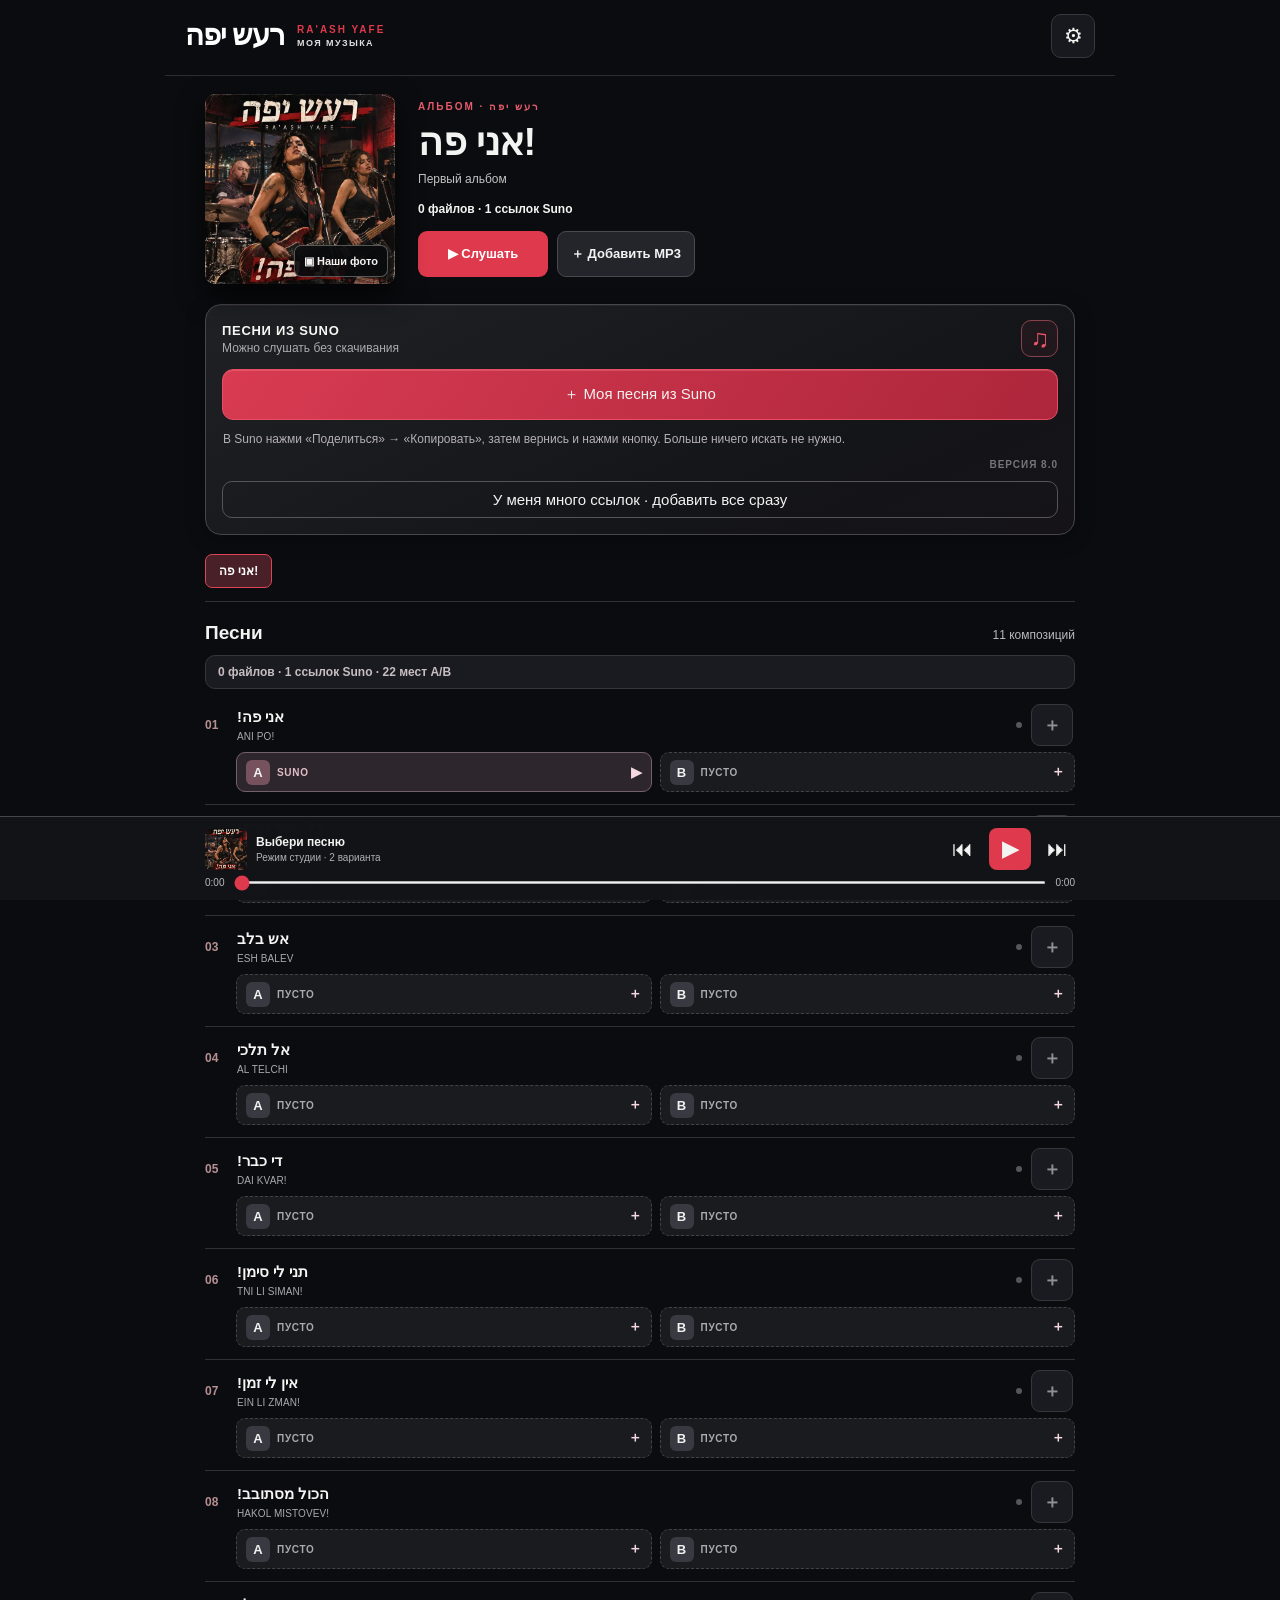
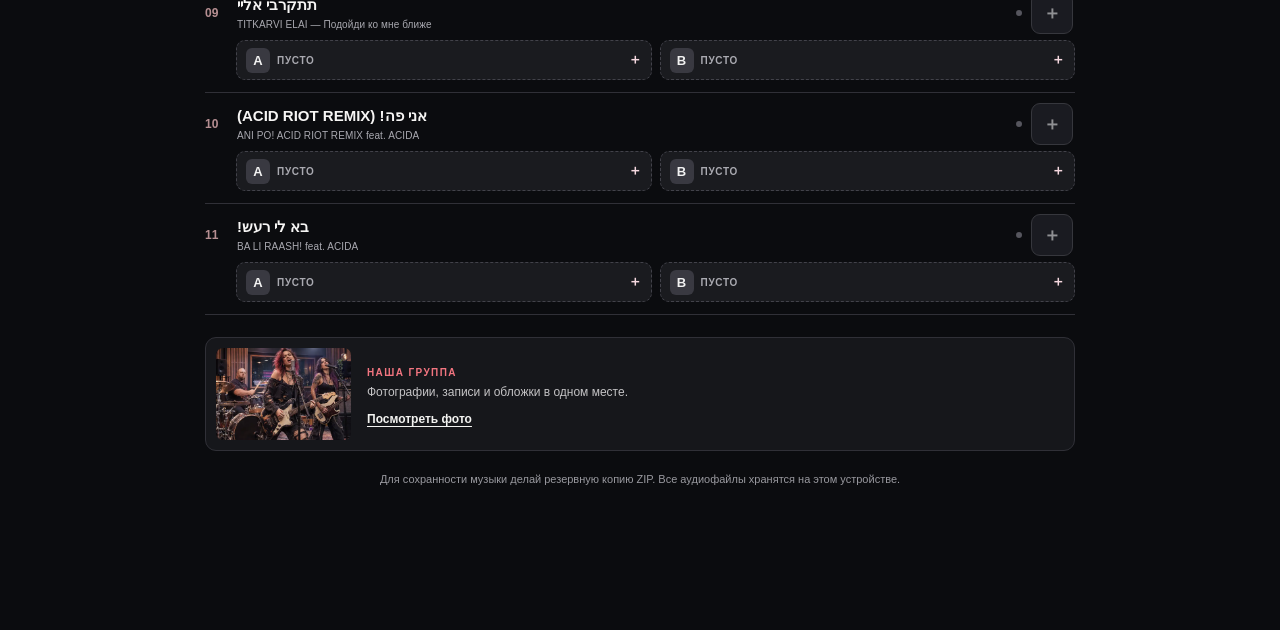
==== commit 6e5c3329: "Enable Raash Yafe v9 two-variant catalog and verified-only song link mapping" ====
--- a/raash-yafe/index.html
+++ b/raash-yafe/index.html
@@ -1,7 +1,7 @@
 <!doctype html>
 <html lang="ru"><head>
 <meta charset="utf-8"><meta name="viewport" content="width=device-width, initial-scale=1, viewport-fit=cover, user-scalable=no">
-<meta name="theme-color" content="#0b0c0f"><meta name="raash-release" content="8.0"><meta name="apple-mobile-web-app-capable" content="yes">
+<meta name="theme-color" content="#0b0c0f"><meta name="raash-release" content="9.0"><meta name="apple-mobile-web-app-capable" content="yes">
 <meta name="apple-mobile-web-app-status-bar-style" content="black-translucent">
 <meta name="apple-mobile-web-app-title" content="רעש יפה">
 <title>רעש יפה — Музыкальная студия</title>
@@ -12,6 +12,7 @@
 <link rel="stylesheet" href="studio-v4.css">
 <link rel="stylesheet" href="simple-v5.css">
 <link rel="stylesheet" href="suno-v6.css">
+<link rel="stylesheet" href="catalog-v9.css">
 <style>
 :root{color-scheme:dark;--bg:#090708;--panel:#181113;--panel2:#26161b;--pink:#fc4c83;--red:#d5203e;--gold:#e8c5a0;--line:#ffffff22;--muted:#b2a1a8;--fg:#fff2ee}
 *{box-sizing:border-box}html{background:var(--bg)}body{margin:0;color:var(--fg);font:15px -apple-system,BlinkMacSystemFont,"Segoe UI",Arial,sans-serif;background:radial-gradient(100% 60% at 50% -8%,#80133075,transparent 73%),linear-gradient(150deg,#0b080a,#170d13 48%,#060607);min-height:100dvh;padding-bottom:calc(145px + env(safe-area-inset-bottom))}
@@ -207,4 +208,5 @@
 <script src="studio-v4.js"></script>
 <script src="simple-v5.js"></script>
 <script src="suno-v8.js"></script>
+<script src="catalog-v9.js"></script>
 </body></html>
--- a/raash-yafe/suno-v6.css
+++ b/raash-yafe/suno-v6.css
@@ -22,4 +22,9 @@
 .s6-play-desc span{color:#a9a7ad;font-size:12px}
 body:has(#overlay.show .s6-frame) .s-player{visibility:hidden;pointer-events:none}
 @media(max-width:390px){#sSunoHub{padding:13px}.s6-hub-header strong{font-size:12px}.s6-big{font-size:14px}}
-@media(prefers-reduced-motion:reduce){.s6-big,.s6-paste{transition:none!important}}+@media(prefers-reduced-motion:reduce){.s6-big,.s6-paste{transition:none!important}}
+/* v8: clear status when Suno hides a track; visible build marker for old PWA debugging */
+.s8-version{display:block;font:600 10px/1.5 -apple-system,BlinkMacSystemFont,Arial,sans-serif;letter-spacing:.1em;text-transform:uppercase;color:#77757c;margin-top:9px;text-align:right}
+.s8-warning{padding:16px;border-radius:12px;border:1px solid #81515b;background:#2e1c23;color:#fff;margin:12px 0 17px}
+.s8-warning b{display:block;color:#ffe6ea;font-size:16px;line-height:1.5}
+.s8-warning p{color:#d0bcc1!important;font-size:13px!important;line-height:1.7!important;margin:10px 0 0}
--- a/raash-yafe/catalog-v9.css
+++ b/raash-yafe/catalog-v9.css
@@ -0,0 +1,19 @@
+/* RA'ASH YAFE 9 — honest, legible A/B track layout */
+.s9-coverage{font-size:12px;font-weight:700;color:#c7bec1;background:#1a1b20;border:1px solid #35353d;border-radius:10px;padding:9px 12px;margin:8px 0 5px}
+#sSongs .s-song{display:grid;grid-template-columns:minmax(0,1fr) 44px;align-items:center;gap:0 9px;padding:7px 0 12px}
+#sSongs .s-song-info{grid-column:1;min-height:47px;padding:3px 0;gap:9px}
+#sSongs .s-song-play{grid-column:2;grid-row:1;width:42px;height:42px;border-radius:9px}
+#sSongs .s-song-play:not(.has):not(.s6-has-stream){opacity:.6}
+.s9-versions{grid-column:1/-1;display:grid;grid-template-columns:repeat(2,minmax(0,1fr));gap:8px;padding:4px 0 0 31px}
+.s9-version{display:flex;min-height:40px;align-items:center;gap:7px;padding:6px 9px;border-radius:9px;border:1px solid #4c4b52;background:#24252a;color:#e9e9eb;text-align:left;min-width:0}
+.s9-version-letter{display:grid;place-items:center;width:24px;height:25px;flex:none;border-radius:6px;background:#393941;color:#f2f2f2;font-size:13px;font-weight:850}
+.s9-version-state{flex:1;font-size:10px;font-weight:800;color:#aaaab1;letter-spacing:.7px;min-width:0}
+.s9-version-action{font-size:14px;color:#f5d8df;font-weight:800}
+.s9-version.local{border-color:#b75b6d;background:#39222c}.s9-version.local .s9-version-letter{background:#bd4157;color:#fff}.s9-version.local .s9-version-state{color:#ffced8}
+.s9-version.linked{border-color:#72606a;background:#2d272d}.s9-version.linked .s9-version-letter{background:#76515e}.s9-version.linked .s9-version-state{color:#e1bdc6}
+.s9-version.missing{border-style:dashed;border-color:#42424a;background:#1a1b1f}
+.s9-help{font-size:13px;line-height:1.65;color:#ece2e5;margin:13px 0}
+.s9-alt{display:block;width:100%;border:1px solid #59535b;background:#26262c;color:#f3eef1;border-radius:11px;padding:12px 13px;min-height:45px;font-size:13px;font-weight:750;margin:10px 0}
+.s9-note{color:#a7a7ac!important;font-size:12px!important;line-height:1.6!important}
+.s9-batch{width:100%;background:transparent;color:#eee0e3;border:1px solid #57535a;border-radius:10px;min-height:37px;padding:8px 10px;margin-top:9px;font-size:12px;font-weight:720}
+@media(max-width:365px){.s9-versions{padding-left:0;gap:6px}.s9-version{gap:4px;padding:6px}.s9-version-letter{width:23px}.s9-version-state{font-size:9px}}
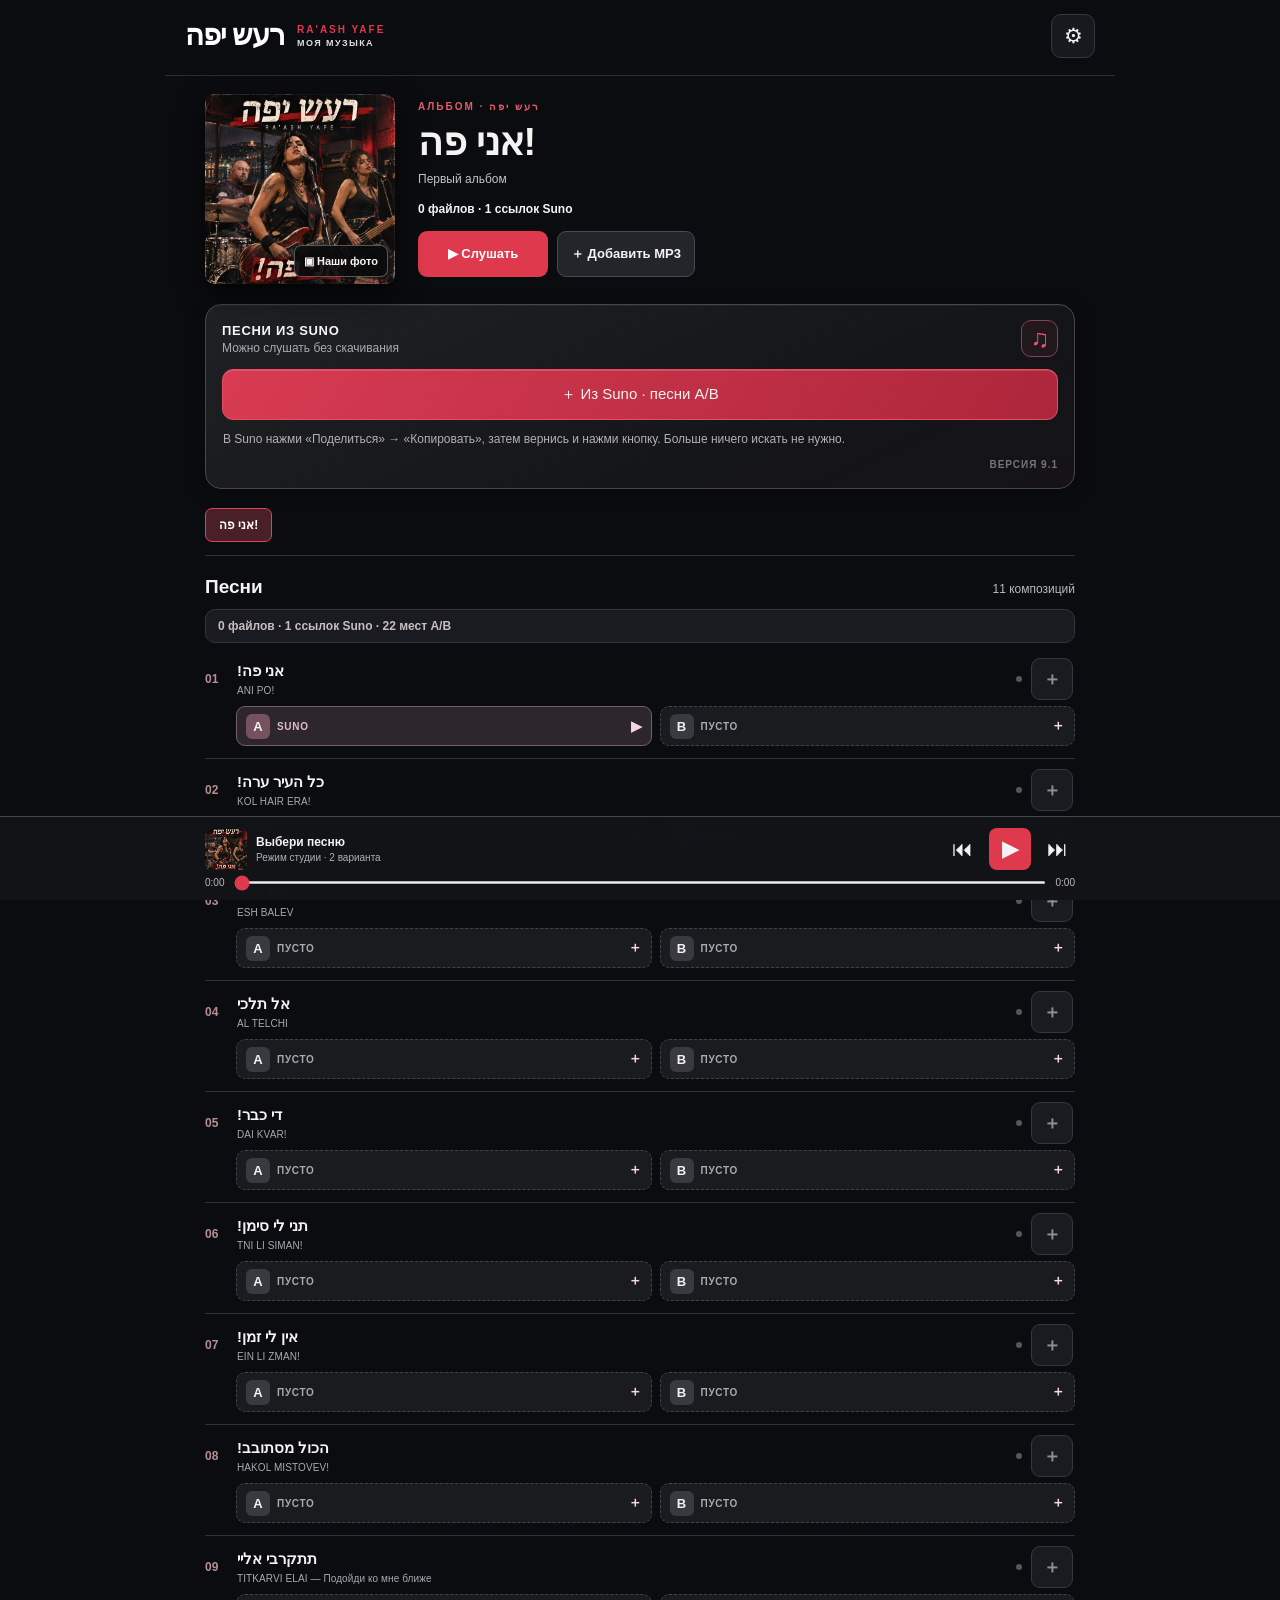
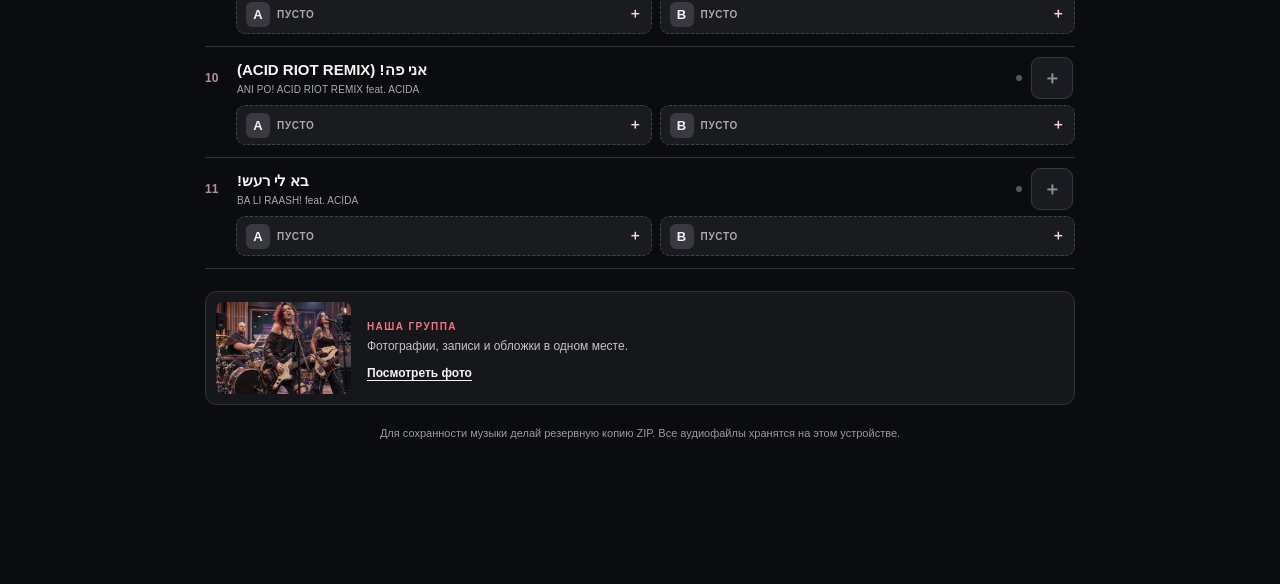
==== commit cd667031: "Tag Raash Yafe v9.1 release on the main music PWA" ====
--- a/raash-yafe/index.html
+++ b/raash-yafe/index.html
@@ -1,7 +1,7 @@
 <!doctype html>
 <html lang="ru"><head>
 <meta charset="utf-8"><meta name="viewport" content="width=device-width, initial-scale=1, viewport-fit=cover, user-scalable=no">
-<meta name="theme-color" content="#0b0c0f"><meta name="raash-release" content="9.0"><meta name="apple-mobile-web-app-capable" content="yes">
+<meta name="theme-color" content="#0b0c0f"><meta name="raash-release" content="9.1"><meta name="apple-mobile-web-app-capable" content="yes">
 <meta name="apple-mobile-web-app-status-bar-style" content="black-translucent">
 <meta name="apple-mobile-web-app-title" content="רעש יפה">
 <title>רעש יפה — Музыкальная студия</title>
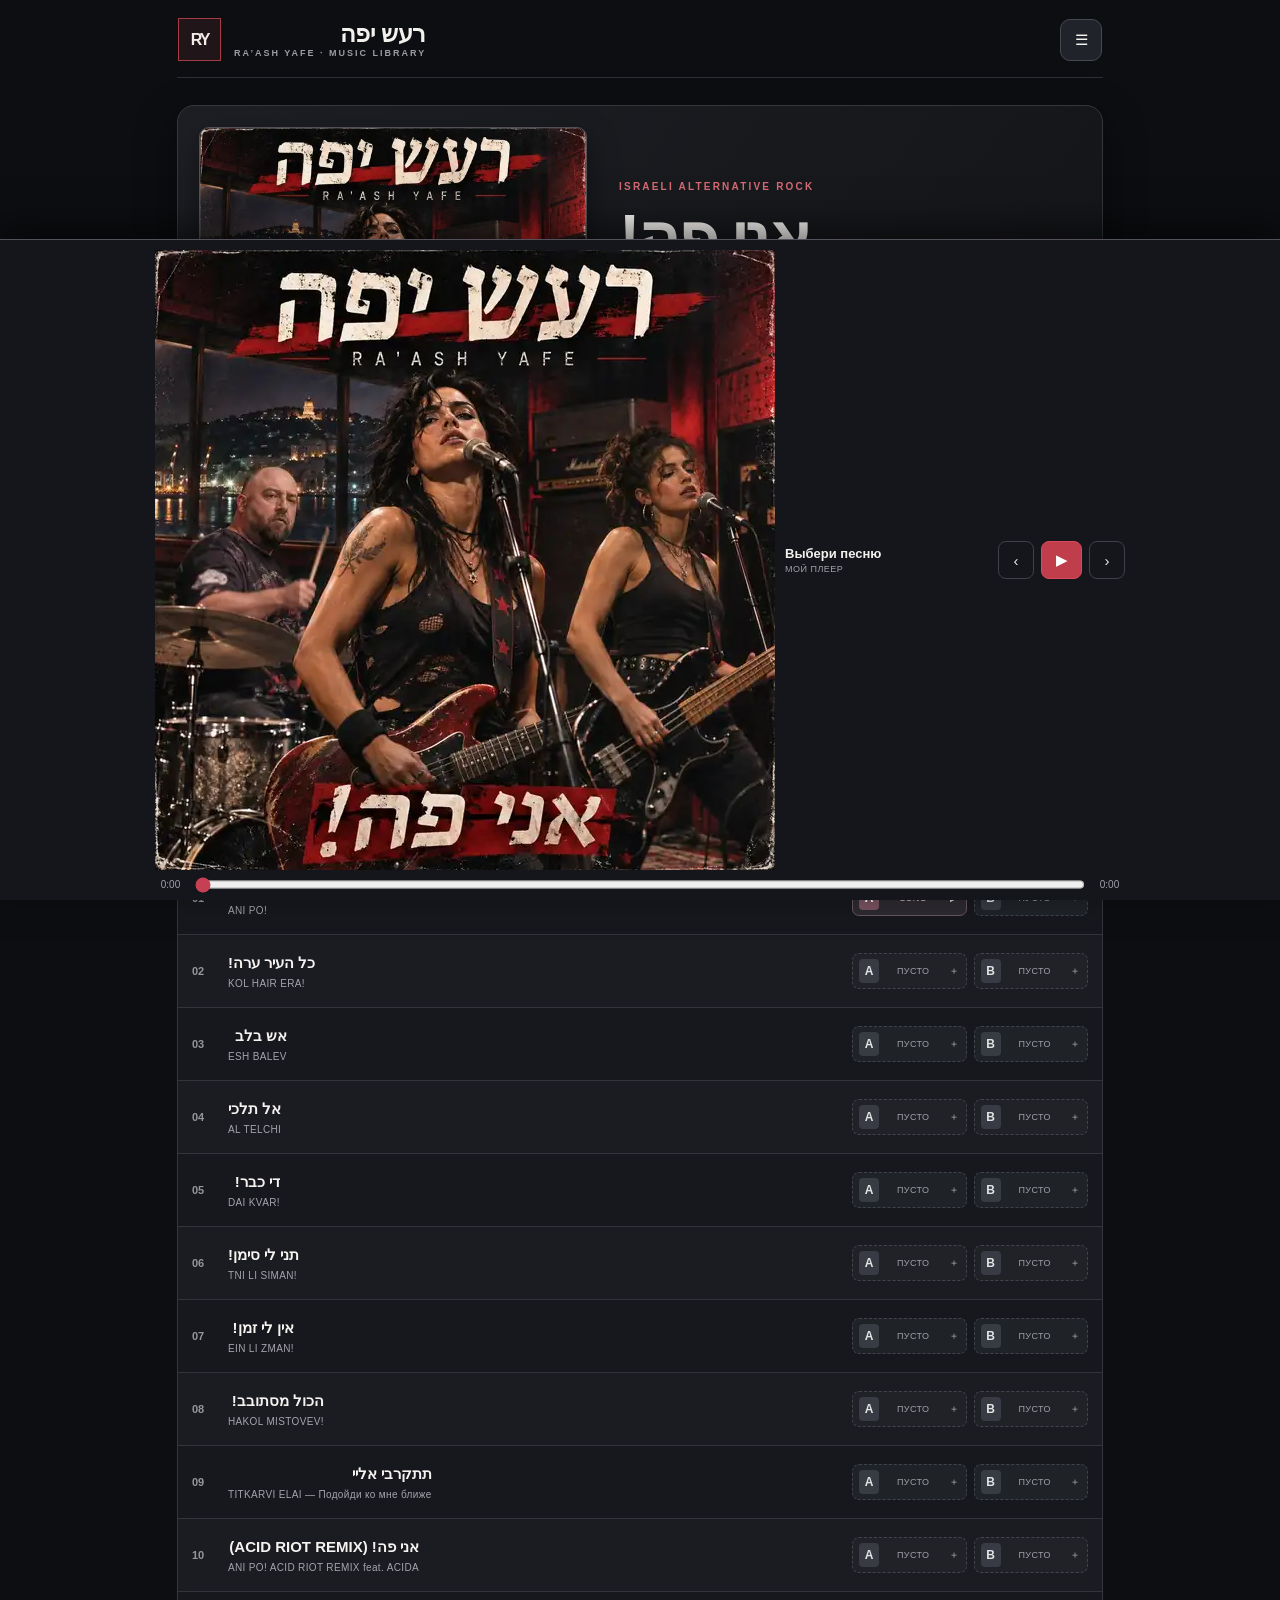
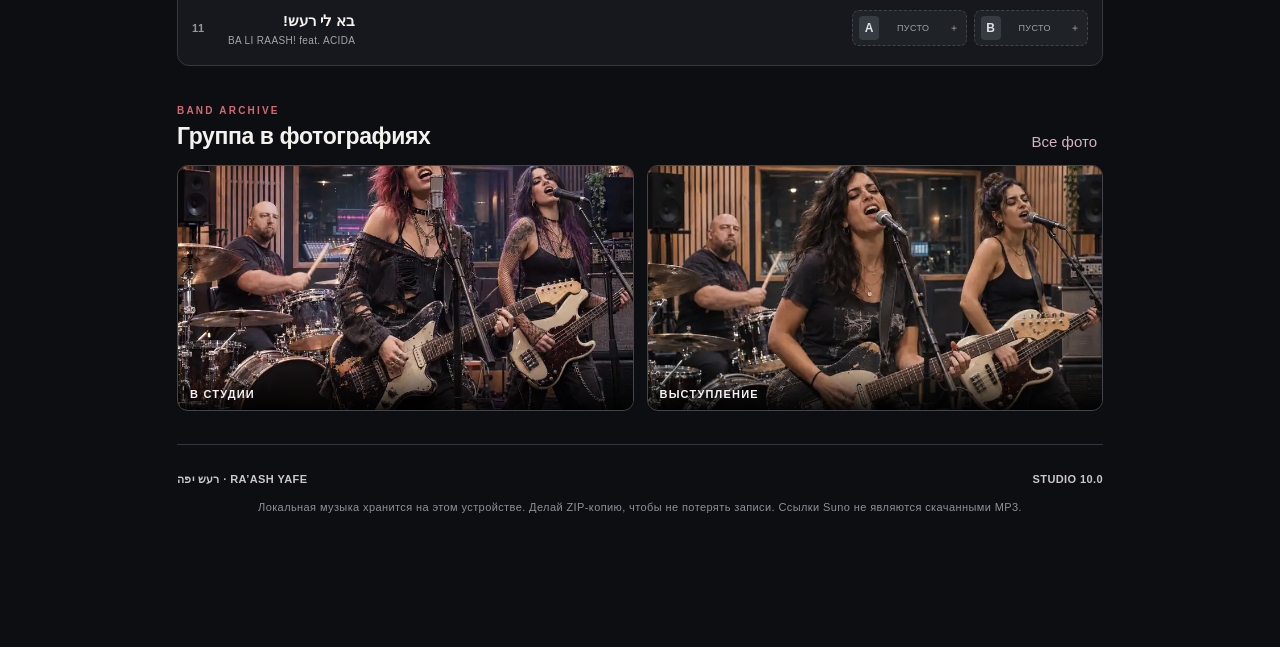
==== commit fab4a74e: "Switch Raash Yafe iPhone PWA to professional v10 dark photo-first music UI" ====
--- a/raash-yafe/index.html
+++ b/raash-yafe/index.html
@@ -1,7 +1,7 @@
 <!doctype html>
 <html lang="ru"><head>
 <meta charset="utf-8"><meta name="viewport" content="width=device-width, initial-scale=1, viewport-fit=cover, user-scalable=no">
-<meta name="theme-color" content="#0b0c0f"><meta name="raash-release" content="9.1"><meta name="apple-mobile-web-app-capable" content="yes">
+<meta name="theme-color" content="#0b0c0f"><meta name="raash-release" content="10.0"><meta name="apple-mobile-web-app-capable" content="yes">
 <meta name="apple-mobile-web-app-status-bar-style" content="black-translucent">
 <meta name="apple-mobile-web-app-title" content="רעש יפה">
 <title>רעש יפה — Музыкальная студия</title>
@@ -13,6 +13,7 @@
 <link rel="stylesheet" href="simple-v5.css">
 <link rel="stylesheet" href="suno-v6.css">
 <link rel="stylesheet" href="catalog-v9.css">
+<link rel="stylesheet" href="player-v10.css">
 <style>
 :root{color-scheme:dark;--bg:#090708;--panel:#181113;--panel2:#26161b;--pink:#fc4c83;--red:#d5203e;--gold:#e8c5a0;--line:#ffffff22;--muted:#b2a1a8;--fg:#fff2ee}
 *{box-sizing:border-box}html{background:var(--bg)}body{margin:0;color:var(--fg);font:15px -apple-system,BlinkMacSystemFont,"Segoe UI",Arial,sans-serif;background:radial-gradient(100% 60% at 50% -8%,#80133075,transparent 73%),linear-gradient(150deg,#0b080a,#170d13 48%,#060607);min-height:100dvh;padding-bottom:calc(145px + env(safe-area-inset-bottom))}
@@ -209,4 +210,5 @@
 <script src="simple-v5.js"></script>
 <script src="suno-v8.js"></script>
 <script src="catalog-v9.js"></script>
+<script src="player-v10.js"></script>
 </body></html>
--- a/raash-yafe/player-v10.css
+++ b/raash-yafe/player-v10.css
@@ -0,0 +1,117 @@
+/* RA'ASH YAFE 10 / professional dark editorial player / real album and session photography */
+:root{--ry-ink:#0c0e11;--ry-ink2:#121417;--ry-surface:#171a1e;--ry-line:#30343b;--ry-white:#f4f3f0;--ry-muted:#a3a5ac;--ry-red:#c03d4b;--ry-red2:#8f2937}
+html,body{background:var(--ry-ink)!important;color:var(--ry-white)!important}
+body{padding:0!important;margin:0!important;-webkit-font-smoothing:antialiased}
+#simpleApp,#shell,.bar{display:none!important}
+#v10{position:relative;z-index:1;background:var(--ry-ink);color:var(--ry-white);font-family:-apple-system,BlinkMacSystemFont,"Helvetica Neue",Arial,sans-serif;min-height:100vh;min-height:100dvh;padding-bottom:calc(103px + env(safe-area-inset-bottom))}
+#v10 *{box-sizing:border-box}
+#v10 button,#v10 input{font:inherit}
+#v10 button{cursor:pointer;-webkit-tap-highlight-color:transparent}
+.v10-page{width:100%;max-width:970px;margin:auto;padding:0 22px}
+.v10-header{height:78px;display:flex;justify-content:space-between;align-items:center;border-bottom:1px solid #2c3036;gap:12px}
+.v10-brand{display:flex;align-items:center;gap:13px;min-width:0}
+.v10-monogram{display:grid;place-items:center;min-width:43px;height:43px;border:1px solid #a63b46;background:#201619;color:#f5e9ea;font-weight:900;font-size:16px;letter-spacing:-2px}
+.v10-brand>div:last-child{min-width:0;display:grid;gap:2px}
+.v10-brand b{font-size:24px;font-weight:900;color:#f3f1ee;line-height:1.05;letter-spacing:-.3px}
+.v10-brand span{font-size:9px;color:#9b9ca4;letter-spacing:2px;font-weight:750;white-space:nowrap}
+#v10Settings{width:42px;height:42px;border:1px solid #46494e;border-radius:10px;background:#202329;color:#f4f3f1;font-size:23px}
+.v10-hero{display:grid;grid-template-columns:minmax(0,0.84fr) minmax(0,1fr);gap:32px;margin:27px 0 25px;background:linear-gradient(125deg,#1d1f24,#131417);border:1px solid #37363b;border-radius:17px;padding:21px;box-shadow:0 13px 42px #0007;overflow:hidden}
+.v10-coverwrap{position:relative;align-self:start;aspect-ratio:1;min-width:0;overflow:hidden;background:#101115;border:1px solid #555054;border-radius:10px;box-shadow:0 12px 32px #0006}
+.v10-coverwrap img{width:100%;height:100%;object-fit:cover;display:block}
+.v10-coverwrap:after{content:'';position:absolute;inset:0;box-shadow:inset 0 0 0 1px #ffffff14;pointer-events:none}
+.v10-coverwrap>span{position:absolute;bottom:0;left:0;right:0;color:#ddd8d9;font-size:9px;letter-spacing:2px;font-weight:800;padding:12px 12px 10px;background:linear-gradient(transparent,#000a)}
+.v10-hero-info{display:flex;flex-direction:column;justify-content:center;min-width:0}
+.v10-kicker{font-size:10px;color:#d36a73;letter-spacing:2.2px;font-weight:900;margin:0 0 10px;line-height:1.4}
+.v10-hero-info h1{font-size:clamp(36px,5vw,65px);line-height:1.08;letter-spacing:-2px;margin:0 0 8px;color:#f7f6f3;font-weight:900;text-align:left;direction:auto}
+.v10-hero-info>p:not(.v10-kicker){font-size:13px;color:#b8b4b6;margin:4px 0 22px;line-height:1.5}
+.v10-counts{display:flex;gap:22px;padding:14px 0;margin-bottom:19px;border-block:1px solid #414047}
+.v10-counts>div{display:grid;gap:2px}
+.v10-counts strong{font-size:26px;font-weight:900;color:#f4f1ee;font-variant-numeric:tabular-nums}
+.v10-counts span{font-size:9px;color:#9d9aa1;letter-spacing:1.1px;font-weight:800;white-space:nowrap}
+.v10-hero-buttons{display:flex;gap:9px}
+.v10-primary,.v10-secondary{min-height:44px;border-radius:9px;font-size:13px!important;font-weight:800!important;padding:10px 14px}
+.v10-primary{background:#bd3648;color:white;border:1px solid #d44a5d;flex:1}
+.v10-secondary{background:#282a30;color:#f5f2f3;border:1px solid #55535a;flex:1}
+.v10-actions{display:grid;grid-template-columns:repeat(3,minmax(0,1fr));gap:10px;margin:0 0 37px}
+.v10-action{display:grid;grid-template-columns:28px 1fr;grid-template-rows:auto auto;gap:3px 9px;text-align:left;align-content:center;min-width:0;min-height:73px;padding:12px 11px;border:1px solid #3c4046;border-radius:11px;color:#f2eeef;background:#1a1c21}
+.v10-action.v10-red{border-color:#94404c;background:linear-gradient(135deg,#38242a,#201b20)}
+.v10-action b{font-size:12px;font-weight:850;line-height:1.2;white-space:nowrap;overflow:hidden;text-overflow:ellipsis}
+.v10-action small{font-size:10px;color:#a1a2aa;line-height:1.2;white-space:nowrap;overflow:hidden;text-overflow:ellipsis}
+.v10-acticon{font-size:22px;color:#f0b5bf;grid-row:1/3;align-self:center;justify-self:center;line-height:1}
+.v10-section-head{display:flex;align-items:flex-end;gap:12px;justify-content:space-between;margin-bottom:14px}
+.v10-section-head h2{font-size:23px;font-weight:850;color:#f4f2ef;margin:0;line-height:1.25;letter-spacing:-.4px}
+.v10-section-head .v10-kicker{margin-bottom:4px}
+#v10Total{color:#9296a1;font-size:11px;font-weight:700;white-space:nowrap;margin-bottom:3px}
+.v10-albums{display:flex;gap:8px;overflow-x:auto;padding:1px 0 13px;scrollbar-width:none}
+.v10-albums button{flex:none;border:1px solid #464750;background:#202229;color:#c5c2c6;border-radius:7px;min-height:33px;padding:6px 13px;font-size:12px;font-weight:800}
+.v10-albums button.active{color:#fff0f2;background:#72303c;border-color:#bb4b5e}
+.v10-search{display:flex;align-items:center;gap:9px;width:100%;height:46px;border:1px solid #41454c;background:#17191f;border-radius:9px;padding:0 13px;margin:0 0 11px}
+.v10-search>span{font-size:25px;color:#d1c5ca;line-height:1}
+.v10-search input{flex:1;min-width:0;background:transparent;border:0;outline:0;color:#f5f1ee;font-size:14px}
+.v10-search input::placeholder{color:#82858e}
+.v10-legend{display:flex;gap:18px;flex-wrap:wrap;margin:5px 0 12px;font-size:11px;color:#a9aab2;font-weight:650}
+.v10-legend span{display:flex;gap:7px;align-items:center}
+.v10-legend i{display:inline-block;width:7px;height:7px;border-radius:50%}
+.v10-dot-file{background:#c94a5d}.v10-dot-suno{background:#a68e98}
+.v10-tracklist{border:1px solid #34373d;border-radius:12px;overflow:hidden;background:#16181d}
+.v10-track{display:grid;grid-template-columns:minmax(0,1fr) 236px;align-items:center;gap:14px;padding:11px 14px;min-height:73px;border-bottom:1px solid #32343c}
+.v10-track:last-child{border-bottom:0}
+.v10-track:nth-child(even){background:#1a1c21}
+.v10-track-id{display:flex;min-width:0;align-items:center;gap:12px}
+.v10-number{font-size:11px;color:#96959b;min-width:24px;font-weight:750;font-variant-numeric:tabular-nums}
+.v10-track-id>div{display:grid;gap:5px;min-width:0}
+.v10-track-id strong{color:#f5f2f0;font-weight:800;font-size:15px;line-height:1.3;overflow:hidden;white-space:nowrap;text-overflow:ellipsis}
+.v10-track-id small{color:#a6a3ac;font-size:10px;letter-spacing:.35px;white-space:nowrap;overflow:hidden;text-overflow:ellipsis}
+.v10-variant-row{display:grid;grid-template-columns:repeat(2,minmax(0,1fr));gap:7px}
+.v10-variant{display:grid;grid-template-columns:20px minmax(0,1fr) 12px;gap:4px;align-items:center;height:36px;padding:4px 6px;border:1px solid #484953;background:#25272d;border-radius:7px;color:#ebeaed;min-width:0}
+.v10-variant strong{display:grid;place-items:center;width:20px;height:24px;border-radius:4px;background:#3d4048;color:#fff;font-size:12px;font-weight:900}
+.v10-variant span{font-size:9px;letter-spacing:.4px;color:#b5b5bc;min-width:0;overflow:hidden}
+.v10-variant em{font-size:10px;font-style:normal;color:#d3c9cd}
+.v10-variant.file{border-color:#a04757;background:#3b242d}
+.v10-variant.file strong{background:#bd4053}.v10-variant.file span{color:#f1c4cc}
+.v10-variant.suno{border-color:#685760;background:#2d2930}
+.v10-variant.suno strong{background:#77525f}.v10-variant.suno span{color:#e0c9d0}
+.v10-variant.none{border-style:dashed;opacity:.88;background:#22242a}
+.v10-empty{padding:25px;color:#aeb0b7;text-align:center}
+.v10-gallery{margin:38px 0 25px}
+#v10AllPhotos{background:transparent;border:0;color:#d5b3bc;font-weight:800;font-size:12px}
+.v10-photo-grid{display:grid;grid-template-columns:repeat(2,minmax(0,1fr));gap:13px}
+.v10-photo-grid button{position:relative;border:1px solid #43444c;border-radius:11px;overflow:hidden;background:#141519;padding:0;text-align:left;aspect-ratio:1.85}
+.v10-photo-grid img{width:100%;height:100%;object-fit:cover;display:block;filter:saturate(.86);transition:transform .2s ease}
+.v10-photo-grid button:active img{transform:scale(1.035)}
+.v10-photo-grid button span{position:absolute;left:0;right:0;bottom:0;padding:21px 12px 10px;color:#f5f1f2;font-size:11px;font-weight:900;letter-spacing:1.2px;background:linear-gradient(transparent,#000d)}
+.v10-footer{padding:26px 0 7px;border-top:1px solid #34363e;margin-top:33px;font-size:10px;color:#9a9ba4;letter-spacing:.4px}
+.v10-footer>div{display:flex;gap:8px;justify-content:space-between;font-size:11px;font-weight:850;color:#cbc7cb}
+.v10-footer p{font-size:11px;line-height:1.65;color:#8f9099;margin:10px 0 0}
+.v10-dock{position:fixed;z-index:50;left:0;right:0;bottom:0;background:#14161b;border-top:1px solid #54515a;box-shadow:0 -12px 35px #0008;padding:10px max(16px,env(safe-area-inset-left)) calc(7px + env(safe-area-inset-bottom)) max(16px,env(safe-area-inset-right));color:#fff}
+.v10-dock-top{display:flex;max-width:970px;margin:auto;gap:10px;align-items:center}
+.v10-mini{width:44px;height:44px;border-radius:6px;object-fit:cover;flex:none;border:1px solid #6a6064}
+.v10-playing{min-width:0;flex:1;display:grid;gap:3px}
+.v10-playing b{font-size:13px;white-space:nowrap;text-overflow:ellipsis;overflow:hidden;color:#f4f2ef}
+.v10-playing small{font-size:9px;color:#a4a1ab;letter-spacing:.5px;white-space:nowrap;overflow:hidden;text-overflow:ellipsis}
+.v10-play-controls{display:flex;align-items:center;gap:7px;flex:none}
+.v10-play-controls button{width:36px;height:38px;background:transparent;border:1px solid #3e4148;color:#e9e6e8;font-size:25px;border-radius:8px;line-height:1}
+.v10-play-controls .v10-play{background:#c03d4b;border-color:#d84b5e;font-size:17px;width:41px;color:#fff}
+.v10-seek{display:flex;max-width:970px;margin:6px auto 0;align-items:center;gap:9px;color:#9f9fa9;font-size:10px;font-variant-numeric:tabular-nums}
+.v10-seek span{width:31px;text-align:center}
+.v10-seek input{width:100%;flex:1;margin:0;accent-color:#c64053;height:17px}
+.v10-tool-note{font-size:13px;line-height:1.55;color:#b7b1b8;margin:4px 0 17px}
+.v10-tool{display:flex!important;width:100%!important;gap:13px;align-items:center;text-align:left!important;border:1px solid #48434c!important;border-radius:11px!important;background:#202127!important;color:#f8f2f4!important;margin:8px 0!important;padding:13px!important;min-height:59px}
+.v10-tool>span{font-size:24px;min-width:32px;text-align:center;color:#ef92a1}
+.v10-tool>div{display:grid;gap:4px}
+.v10-tool b{font-size:13px;font-weight:850}
+.v10-tool small{font-size:11px;color:#aaa7af}
+.v10-pick{font-size:13px!important;min-height:43px!important}
+.v10-photo-modal{display:grid;gap:18px;padding-bottom:12px}
+.v10-photo-modal figure{margin:0;background:#151519;border:1px solid #43424b;border-radius:11px;overflow:hidden}
+.v10-photo-modal img{width:100%;height:auto;display:block}
+.v10-photo-modal figcaption{font-size:13px;font-weight:800;color:#e7dee1;padding:11px 12px}
+#overlay{z-index:100!important}
+#overlay .sheet{box-sizing:border-box;width:min(100%,620px);max-height:87dvh;overflow-y:auto;overscroll-behavior:contain;border-radius:18px 18px 0 0;background:#1b1c22!important;color:#f8f5f3!important;padding-bottom:calc(18px + env(safe-area-inset-bottom))}
+#overlay .sheethead{position:sticky;top:0;z-index:2;background:#1b1c22;border-bottom:1px solid #444149}
+#overlay #sheettitle{font-size:20px!important;font-weight:850!important;color:#fff!important}
+#overlay button{touch-action:manipulation}
+@media(max-width:720px){.v10-page{padding:0 15px}.v10-header{height:70px}.v10-hero{gap:16px;padding:13px;margin:18px 0 16px;grid-template-columns:minmax(0,.9fr) minmax(0,1fr)}.v10-hero-info h1{font-size:38px}.v10-kicker{font-size:9px;letter-spacing:1.25px}.v10-hero-info>p:not(.v10-kicker){font-size:11px;margin:6px 0 10px}.v10-counts{gap:12px;margin-bottom:11px;padding:9px 0}.v10-counts strong{font-size:20px}.v10-counts span{font-size:8px;letter-spacing:.4px}.v10-hero-buttons{flex-direction:column;gap:6px}.v10-hero-buttons button{min-height:37px}.v10-actions{margin-bottom:26px;gap:7px}.v10-action{grid-template-columns:24px 1fr;gap:2px 5px;padding:9px 8px;min-height:66px}.v10-acticon{font-size:20px}.v10-action b{font-size:11px}.v10-action small{font-size:9px}.v10-section-head h2{font-size:20px}.v10-track{grid-template-columns:minmax(0,1fr) 215px;gap:7px;padding:11px 9px}.v10-track-id{gap:6px}.v10-track-id strong{font-size:14px}.v10-variant-row{gap:5px}.v10-variant{padding:4px}.v10-variant span{font-size:9px}}
+@media(max-width:460px){.v10-page{padding:0 12px}.v10-monogram{min-width:39px;height:39px}.v10-brand b{font-size:22px}.v10-brand span{font-size:8px;letter-spacing:1.3px}.v10-hero{grid-template-columns:132px minmax(0,1fr);gap:12px;padding:11px}.v10-coverwrap>span{font-size:7px;padding:8px}.v10-hero-info h1{font-size:33px}.v10-kicker{font-size:8px;letter-spacing:1px}.v10-counts{gap:11px}.v10-counts strong{font-size:18px}.v10-counts span{font-size:7px;white-space:normal}.v10-hero-buttons button{min-height:32px;font-size:11px!important;padding:6px}.v10-track{grid-template-columns:1fr;gap:7px;padding:11px 10px 13px}.v10-track-id strong{font-size:15px}.v10-variant-row{padding-left:28px;gap:7px}.v10-variant{height:36px;grid-template-columns:22px 1fr 13px;gap:5px;padding:4px 7px}.v10-variant span{font-size:10px}.v10-photo-grid button{aspect-ratio:1.28}.v10-action{min-height:58px}.v10-action b{font-size:10px}.v10-action small{font-size:8px}.v10-dock{padding-left:11px;padding-right:11px}.v10-mini{width:40px;height:40px}.v10-playing b{font-size:12px}.v10-play-controls{gap:4px}.v10-play-controls button{width:32px;height:35px}.v10-play-controls .v10-play{width:37px}}
+@media(max-width:350px){.v10-hero{grid-template-columns:108px minmax(0,1fr)}.v10-hero-info h1{font-size:27px}.v10-actions{grid-template-columns:1fr}.v10-action{grid-template-columns:28px 1fr;grid-template-rows:auto auto;min-height:52px}.v10-acticon{grid-row:1/3}.v10-tracklist{border-radius:9px}}
+@media(prefers-reduced-motion:reduce){.v10-photo-grid img{transition:none}}
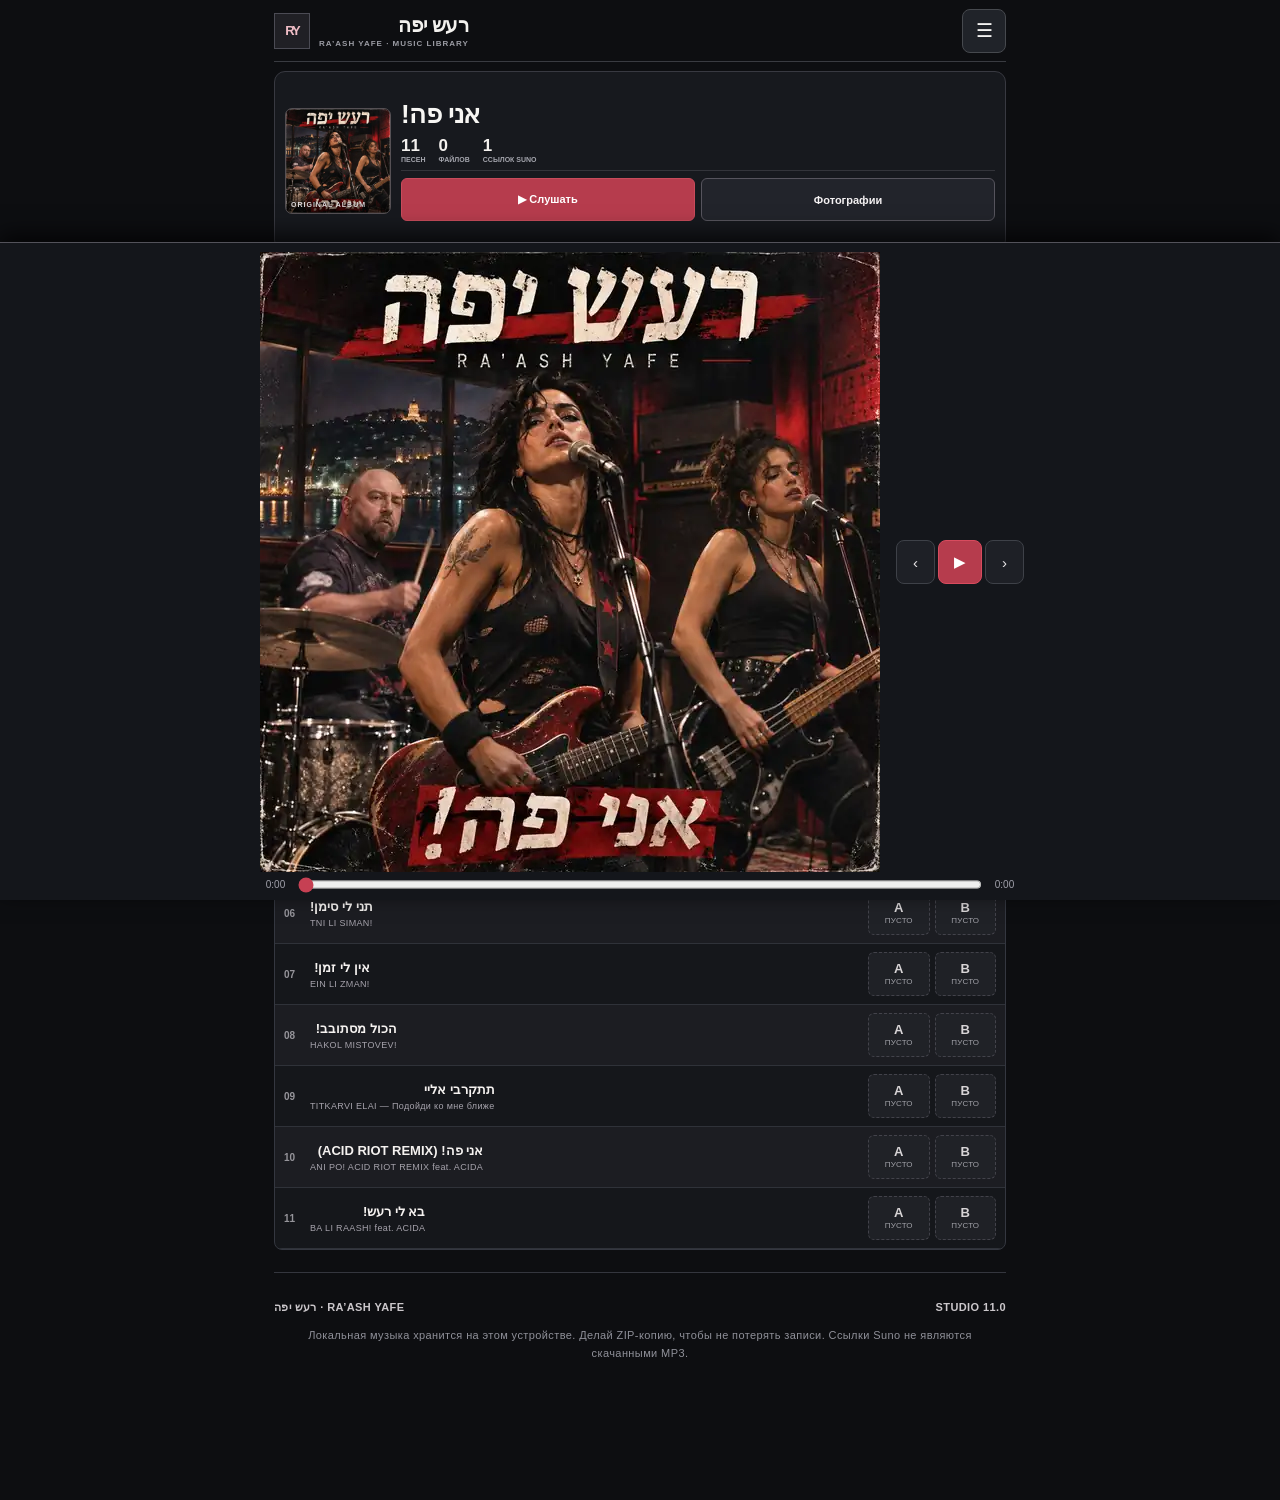
==== commit bad27e66: "Load v11 compact photo gallery and inline iPhone safety styles to prevent giant image if CSS cache i" ====
--- a/raash-yafe/index.html
+++ b/raash-yafe/index.html
@@ -1,7 +1,7 @@
 <!doctype html>
 <html lang="ru"><head>
 <meta charset="utf-8"><meta name="viewport" content="width=device-width, initial-scale=1, viewport-fit=cover, user-scalable=no">
-<meta name="theme-color" content="#0b0c0f"><meta name="raash-release" content="10.0"><meta name="apple-mobile-web-app-capable" content="yes">
+<meta name="theme-color" content="#0b0c0f"><meta name="raash-release" content="11.0"><meta name="apple-mobile-web-app-capable" content="yes">
 <meta name="apple-mobile-web-app-status-bar-style" content="black-translucent">
 <meta name="apple-mobile-web-app-title" content="רעש יפה">
 <title>רעש יפה — Музыкальная студия</title>
@@ -14,6 +14,7 @@
 <link rel="stylesheet" href="suno-v6.css">
 <link rel="stylesheet" href="catalog-v9.css">
 <link rel="stylesheet" href="player-v10.css">
+<link rel="stylesheet" href="compact-v11.css">
 <style>
 :root{color-scheme:dark;--bg:#090708;--panel:#181113;--panel2:#26161b;--pink:#fc4c83;--red:#d5203e;--gold:#e8c5a0;--line:#ffffff22;--muted:#b2a1a8;--fg:#fff2ee}
 *{box-sizing:border-box}html{background:var(--bg)}body{margin:0;color:var(--fg);font:15px -apple-system,BlinkMacSystemFont,"Segoe UI",Arial,sans-serif;background:radial-gradient(100% 60% at 50% -8%,#80133075,transparent 73%),linear-gradient(150deg,#0b080a,#170d13 48%,#060607);min-height:100dvh;padding-bottom:calc(145px + env(safe-area-inset-bottom))}
@@ -52,7 +53,36 @@
 footer{font-size:11px;text-align:center;color:#a78d96;line-height:1.5;margin:21px 0}.hint{border-left:3px solid #ef6090;padding:12px 14px;background:#ffffff08;font-size:12px;color:#d3b7c3;border-radius:0 12px 12px 0}
 input[type=file]{max-width:100%}video{max-width:100%;border-radius:12px}select.fieldinput{color-scheme:dark}
 @media(min-width:620px){.hero{max-width:460px;margin:auto}body{padding-bottom:140px}}
-</style></head>
+</style>
+<style id="v11-critical-mobile">
+/* This compact layout remains intact even when Safari delays external CSS updates. */
+body:not(.v10-ready) #v10{display:none!important}
+body:not(.v10-ready) #simpleApp{display:block!important}
+body.v10-ready #simpleApp,body.v10-ready #shell,body.v10-ready .bar{display:none!important}
+#v10{display:block;background:#0d0e11;color:#f2f1f0;min-height:100vh;padding-bottom:110px!important}
+#v10 img{max-width:100%;display:block;object-fit:cover}
+#v10 .v10-page{padding:0 12px;max-width:760px;margin:auto}
+#v10 .v10-header{height:62px!important;padding:6px 0!important}
+#v10 .v10-hero{display:grid!important;grid-template-columns:106px minmax(0,1fr)!important;gap:10px!important;max-height:142px!important;margin:9px 0!important;padding:10px!important;overflow:hidden!important}
+#v10 .v10-coverwrap{width:106px!important;height:106px!important;max-height:106px!important;aspect-ratio:1!important}
+#v10 .v10-coverwrap img{width:100%!important;height:100%!important}
+#v10 .v10-hero-info h1{font-size:26px!important;white-space:nowrap!important;overflow:hidden;text-overflow:ellipsis}
+#v10 .v10-actions{display:grid!important;grid-template-columns:repeat(3,minmax(0,1fr))!important}
+#v10 .v11-film-grid{display:grid!important;grid-template-columns:repeat(4,minmax(0,1fr))!important;gap:6px!important}
+#v10 .v11-film-grid button{height:78px!important;overflow:hidden!important;position:relative}
+#v10 .v11-film-grid img{width:100%!important;height:100%!important;object-fit:cover!important}
+#v10 .v11-legacy-gallery{display:none!important}
+#v10 .v10-track{display:grid!important;grid-template-columns:minmax(0,1fr) 128px!important;gap:8px!important;min-height:60px!important}
+#v10 .v10-variant-row{display:grid!important;grid-template-columns:repeat(2,minmax(0,1fr))!important}
+#v10 .v10-variant{min-height:44px!important}
+#v10 .v10-dock{position:fixed!important;left:0;right:0;bottom:0;z-index:50}
+@media(max-width:360px){
+#v10 .v10-hero{grid-template-columns:88px minmax(0,1fr)!important}
+#v10 .v10-coverwrap{width:88px!important;height:88px!important}
+#v10 .v10-track{grid-template-columns:minmax(0,1fr) 116px!important}
+}
+</style>
+</head>
 <body><div id="shell">
 <header><div class="mark"><div class="logo" dir="rtl">רעש יפה</div><div><div class="tag">RA'ASH YAFE</div><div class="small">Твоя музыкальная студия</div></div></div><button id="settings" class="iconbtn" aria-label="Настройки">⚙</button></header>
 <section class="hero"><div class="art"><img id="cover" src="cover.svg" alt="Обложка альбома"></div><div class="herofoot"><div><div class="subtitle">GRUNGE · ISRAEL · STUDIO</div><h1 id="albumtitle" dir="rtl">אני פה!</h1><div id="albumsub" class="small">Первый альбом · 8 композиций</div></div><button class="cta" id="albumplay">▶ Играть</button></div></section>
--- a/raash-yafe/player-v10.css
+++ b/raash-yafe/player-v10.css
@@ -14,7 +14,7 @@
 .v10-brand>div:last-child{min-width:0;display:grid;gap:2px}
 .v10-brand b{font-size:24px;font-weight:900;color:#f3f1ee;line-height:1.05;letter-spacing:-.3px}
 .v10-brand span{font-size:9px;color:#9b9ca4;letter-spacing:2px;font-weight:750;white-space:nowrap}
-#v10Settings{width:42px;height:42px;border:1px solid #46494e;border-radius:10px;background:#202329;color:#f4f3f1;font-size:23px}
+#v10Settings{width:44px;height:44px;border:1px solid #46494e;border-radius:10px;background:#202329;color:#f4f3f1;font-size:23px}
 .v10-hero{display:grid;grid-template-columns:minmax(0,0.84fr) minmax(0,1fr);gap:32px;margin:27px 0 25px;background:linear-gradient(125deg,#1d1f24,#131417);border:1px solid #37363b;border-radius:17px;padding:21px;box-shadow:0 13px 42px #0007;overflow:hidden}
 .v10-coverwrap{position:relative;align-self:start;aspect-ratio:1;min-width:0;overflow:hidden;background:#101115;border:1px solid #555054;border-radius:10px;box-shadow:0 12px 32px #0006}
 .v10-coverwrap img{width:100%;height:100%;object-fit:cover;display:block}
@@ -43,7 +43,7 @@
 .v10-section-head .v10-kicker{margin-bottom:4px}
 #v10Total{color:#9296a1;font-size:11px;font-weight:700;white-space:nowrap;margin-bottom:3px}
 .v10-albums{display:flex;gap:8px;overflow-x:auto;padding:1px 0 13px;scrollbar-width:none}
-.v10-albums button{flex:none;border:1px solid #464750;background:#202229;color:#c5c2c6;border-radius:7px;min-height:33px;padding:6px 13px;font-size:12px;font-weight:800}
+.v10-albums button{flex:none;border:1px solid #464750;background:#202229;color:#c5c2c6;border-radius:7px;min-height:40px;padding:6px 13px;font-size:12px;font-weight:800}
 .v10-albums button.active{color:#fff0f2;background:#72303c;border-color:#bb4b5e}
 .v10-search{display:flex;align-items:center;gap:9px;width:100%;height:46px;border:1px solid #41454c;background:#17191f;border-radius:9px;padding:0 13px;margin:0 0 11px}
 .v10-search>span{font-size:25px;color:#d1c5ca;line-height:1}
@@ -63,7 +63,7 @@
 .v10-track-id strong{color:#f5f2f0;font-weight:800;font-size:15px;line-height:1.3;overflow:hidden;white-space:nowrap;text-overflow:ellipsis}
 .v10-track-id small{color:#a6a3ac;font-size:10px;letter-spacing:.35px;white-space:nowrap;overflow:hidden;text-overflow:ellipsis}
 .v10-variant-row{display:grid;grid-template-columns:repeat(2,minmax(0,1fr));gap:7px}
-.v10-variant{display:grid;grid-template-columns:20px minmax(0,1fr) 12px;gap:4px;align-items:center;height:36px;padding:4px 6px;border:1px solid #484953;background:#25272d;border-radius:7px;color:#ebeaed;min-width:0}
+.v10-variant{display:grid;grid-template-columns:20px minmax(0,1fr) 12px;gap:4px;align-items:center;min-height:44px;padding:4px 6px;border:1px solid #484953;background:#25272d;border-radius:7px;color:#ebeaed;min-width:0}
 .v10-variant strong{display:grid;place-items:center;width:20px;height:24px;border-radius:4px;background:#3d4048;color:#fff;font-size:12px;font-weight:900}
 .v10-variant span{font-size:9px;letter-spacing:.4px;color:#b5b5bc;min-width:0;overflow:hidden}
 .v10-variant em{font-size:10px;font-style:normal;color:#d3c9cd}
@@ -90,8 +90,8 @@
 .v10-playing b{font-size:13px;white-space:nowrap;text-overflow:ellipsis;overflow:hidden;color:#f4f2ef}
 .v10-playing small{font-size:9px;color:#a4a1ab;letter-spacing:.5px;white-space:nowrap;overflow:hidden;text-overflow:ellipsis}
 .v10-play-controls{display:flex;align-items:center;gap:7px;flex:none}
-.v10-play-controls button{width:36px;height:38px;background:transparent;border:1px solid #3e4148;color:#e9e6e8;font-size:25px;border-radius:8px;line-height:1}
-.v10-play-controls .v10-play{background:#c03d4b;border-color:#d84b5e;font-size:17px;width:41px;color:#fff}
+.v10-play-controls button{width:44px;height:44px;background:transparent;border:1px solid #3e4148;color:#e9e6e8;font-size:25px;border-radius:8px;line-height:1}
+.v10-play-controls .v10-play{background:#c03d4b;border-color:#d84b5e;font-size:17px;width:44px;color:#fff}
 .v10-seek{display:flex;max-width:970px;margin:6px auto 0;align-items:center;gap:9px;color:#9f9fa9;font-size:10px;font-variant-numeric:tabular-nums}
 .v10-seek span{width:31px;text-align:center}
 .v10-seek input{width:100%;flex:1;margin:0;accent-color:#c64053;height:17px}
@@ -111,7 +111,7 @@
 #overlay .sheethead{position:sticky;top:0;z-index:2;background:#1b1c22;border-bottom:1px solid #444149}
 #overlay #sheettitle{font-size:20px!important;font-weight:850!important;color:#fff!important}
 #overlay button{touch-action:manipulation}
-@media(max-width:720px){.v10-page{padding:0 15px}.v10-header{height:70px}.v10-hero{gap:16px;padding:13px;margin:18px 0 16px;grid-template-columns:minmax(0,.9fr) minmax(0,1fr)}.v10-hero-info h1{font-size:38px}.v10-kicker{font-size:9px;letter-spacing:1.25px}.v10-hero-info>p:not(.v10-kicker){font-size:11px;margin:6px 0 10px}.v10-counts{gap:12px;margin-bottom:11px;padding:9px 0}.v10-counts strong{font-size:20px}.v10-counts span{font-size:8px;letter-spacing:.4px}.v10-hero-buttons{flex-direction:column;gap:6px}.v10-hero-buttons button{min-height:37px}.v10-actions{margin-bottom:26px;gap:7px}.v10-action{grid-template-columns:24px 1fr;gap:2px 5px;padding:9px 8px;min-height:66px}.v10-acticon{font-size:20px}.v10-action b{font-size:11px}.v10-action small{font-size:9px}.v10-section-head h2{font-size:20px}.v10-track{grid-template-columns:minmax(0,1fr) 215px;gap:7px;padding:11px 9px}.v10-track-id{gap:6px}.v10-track-id strong{font-size:14px}.v10-variant-row{gap:5px}.v10-variant{padding:4px}.v10-variant span{font-size:9px}}
-@media(max-width:460px){.v10-page{padding:0 12px}.v10-monogram{min-width:39px;height:39px}.v10-brand b{font-size:22px}.v10-brand span{font-size:8px;letter-spacing:1.3px}.v10-hero{grid-template-columns:132px minmax(0,1fr);gap:12px;padding:11px}.v10-coverwrap>span{font-size:7px;padding:8px}.v10-hero-info h1{font-size:33px}.v10-kicker{font-size:8px;letter-spacing:1px}.v10-counts{gap:11px}.v10-counts strong{font-size:18px}.v10-counts span{font-size:7px;white-space:normal}.v10-hero-buttons button{min-height:32px;font-size:11px!important;padding:6px}.v10-track{grid-template-columns:1fr;gap:7px;padding:11px 10px 13px}.v10-track-id strong{font-size:15px}.v10-variant-row{padding-left:28px;gap:7px}.v10-variant{height:36px;grid-template-columns:22px 1fr 13px;gap:5px;padding:4px 7px}.v10-variant span{font-size:10px}.v10-photo-grid button{aspect-ratio:1.28}.v10-action{min-height:58px}.v10-action b{font-size:10px}.v10-action small{font-size:8px}.v10-dock{padding-left:11px;padding-right:11px}.v10-mini{width:40px;height:40px}.v10-playing b{font-size:12px}.v10-play-controls{gap:4px}.v10-play-controls button{width:32px;height:35px}.v10-play-controls .v10-play{width:37px}}
+@media(max-width:720px){.v10-page{padding:0 15px}.v10-header{height:70px}.v10-hero{gap:16px;padding:13px;margin:18px 0 16px;grid-template-columns:minmax(0,.9fr) minmax(0,1fr)}.v10-hero-info h1{font-size:38px}.v10-kicker{font-size:9px;letter-spacing:1.25px}.v10-hero-info>p:not(.v10-kicker){font-size:11px;margin:6px 0 10px}.v10-counts{gap:12px;margin-bottom:11px;padding:9px 0}.v10-counts strong{font-size:20px}.v10-counts span{font-size:8px;letter-spacing:.4px}.v10-hero-buttons{flex-direction:column;gap:6px}.v10-hero-buttons button{min-height:44px}.v10-actions{margin-bottom:26px;gap:7px}.v10-action{grid-template-columns:24px 1fr;gap:2px 5px;padding:9px 8px;min-height:66px}.v10-acticon{font-size:20px}.v10-action b{font-size:11px}.v10-action small{font-size:9px}.v10-section-head h2{font-size:20px}.v10-track{grid-template-columns:minmax(0,1fr) 215px;gap:7px;padding:11px 9px}.v10-track-id{gap:6px}.v10-track-id strong{font-size:14px}.v10-variant-row{gap:5px}.v10-variant{padding:4px}.v10-variant span{font-size:9px}}
+@media(max-width:460px){.v10-page{padding:0 12px}.v10-monogram{min-width:39px;height:39px}.v10-brand b{font-size:22px}.v10-brand span{font-size:8px;letter-spacing:1.3px}.v10-hero{grid-template-columns:132px minmax(0,1fr);gap:12px;padding:11px}.v10-coverwrap>span{font-size:7px;padding:8px}.v10-hero-info h1{font-size:33px}.v10-kicker{font-size:8px;letter-spacing:1px}.v10-counts{gap:11px}.v10-counts strong{font-size:18px}.v10-counts span{font-size:7px;white-space:normal}.v10-hero-buttons button{min-height:44px;font-size:11px!important;padding:6px}.v10-track{grid-template-columns:1fr;gap:7px;padding:11px 10px 13px}.v10-track-id strong{font-size:15px}.v10-variant-row{padding-left:28px;gap:7px}.v10-variant{min-height:44px;grid-template-columns:22px 1fr 13px;gap:5px;padding:4px 7px}.v10-variant span{font-size:10px}.v10-photo-grid button{aspect-ratio:1.28}.v10-action{min-height:58px}.v10-action b{font-size:10px}.v10-action small{font-size:8px}.v10-dock{padding-left:11px;padding-right:11px}.v10-mini{width:40px;height:40px}.v10-playing b{font-size:12px}.v10-play-controls{gap:4px}.v10-play-controls button{width:39px;height:44px}.v10-play-controls .v10-play{width:44px}}
 @media(max-width:350px){.v10-hero{grid-template-columns:108px minmax(0,1fr)}.v10-hero-info h1{font-size:27px}.v10-actions{grid-template-columns:1fr}.v10-action{grid-template-columns:28px 1fr;grid-template-rows:auto auto;min-height:52px}.v10-acticon{grid-row:1/3}.v10-tracklist{border-radius:9px}}
 @media(prefers-reduced-motion:reduce){.v10-photo-grid img{transition:none}}
--- a/raash-yafe/compact-v11.css
+++ b/raash-yafe/compact-v11.css
@@ -0,0 +1,103 @@
+/* RA'ASH YAFE v11 — compact, professional iPhone layout. No giant centered image. */
+#v10{display:block;background:#0d0e11!important;color:#f1f2f4!important;min-height:100dvh;padding-bottom:calc(92px + env(safe-area-inset-bottom))!important}
+#v10 *{box-sizing:border-box}
+#v10 img{display:block;max-width:100%;object-fit:cover}
+#v10 .v10-page{max-width:760px;margin:0 auto;padding:0 14px!important}
+#v10 .v10-header{display:flex;align-items:center;justify-content:space-between;height:62px!important;min-height:62px!important;padding:6px 0!important;margin:0 0 8px!important;border-bottom:1px solid #393b41}
+#v10 .v10-monogram{width:36px;min-width:36px;height:36px;background:#202025;border-color:#4b4b54;color:#efbdc6;font-size:13px}
+#v10 .v10-brand{gap:9px;min-width:0}
+#v10 .v10-brand b{font-size:20px;line-height:1.15}
+#v10 .v10-brand span{font-size:8px;letter-spacing:1px}
+#v10 #v10Settings{height:44px;width:44px;min-width:44px;border-radius:8px;font-size:19px}
+#v10 .v10-hero{display:grid!important;grid-template-columns:106px minmax(0,1fr)!important;align-items:center;gap:12px!important;min-height:122px;max-height:148px;margin:8px 0 10px!important;padding:10px!important;border:1px solid #383941!important;border-radius:11px!important;background:#17191e!important;box-shadow:none!important;overflow:hidden}
+#v10 .v10-coverwrap{width:106px!important;height:106px!important;max-height:106px!important;aspect-ratio:1!important;align-self:center!important;min-width:0;overflow:hidden;border-radius:7px!important;box-shadow:none!important}
+#v10 .v10-coverwrap img{width:100%!important;height:100%!important;object-fit:cover!important}
+#v10 .v10-coverwrap>span{font-size:7px;letter-spacing:1px;padding:5px}
+#v10 .v10-hero-info{width:100%;min-width:0;justify-content:center;gap:4px}
+#v10 .v10-hero-info .v10-kicker{display:none!important}
+#v10 .v10-hero-info h1{font-size:clamp(22px,6.5vw,32px)!important;line-height:1.05!important;letter-spacing:-.4px!important;margin:0!important;overflow:hidden;text-overflow:ellipsis;white-space:nowrap}
+#v10 .v10-hero-info>p:not(.v10-kicker){display:none!important}
+#v10 .v10-counts{display:flex!important;flex-wrap:nowrap;gap:13px!important;border:none!important;border-bottom:1px solid #33343a!important;margin:1px 0 3px!important;padding:4px 0 7px!important}
+#v10 .v10-counts>div{gap:1px!important}
+#v10 .v10-counts strong{font-size:17px!important;line-height:1.1}
+#v10 .v10-counts span{font-size:7px!important;white-space:nowrap;letter-spacing:0!important;color:#a5a6ae!important}
+#v10 .v10-hero-buttons{display:grid!important;grid-template-columns:1fr 1fr!important;gap:6px!important;width:100%}
+#v10 .v10-hero-buttons button{min-width:0;min-height:35px!important;max-height:36px!important;padding:6px 4px!important;border-radius:6px!important;font-size:11px!important;font-weight:800!important}
+#v10 .v10-hero-buttons .v10-primary{background:#b63c4d!important;border-color:#c74b5b!important}
+#v10 .v10-hero-buttons .v10-secondary{background:#22242b!important;border-color:#56545d!important}
+#v10 .v10-actions{display:grid!important;grid-template-columns:repeat(3,minmax(0,1fr))!important;gap:6px!important;margin:0 0 11px!important}
+#v10 .v10-action{display:flex!important;align-items:center!important;justify-content:center!important;gap:5px!important;min-width:0;min-height:45px!important;padding:5px!important;border:1px solid #42444c!important;border-radius:8px!important;background:#202228!important;text-align:center!important}
+#v10 .v10-action.v10-red{background:#34232b!important;border-color:#8e3b49!important}
+#v10 .v10-acticon{font-size:17px!important;line-height:1!important}
+#v10 .v10-action b{font-size:10px!important;white-space:normal!important;line-height:1.2}
+#v10 .v10-action small{display:none!important}
+#v10 .v11-film{display:block;margin:0 0 14px;padding:0}
+#v10 .v11-film-head{display:flex;align-items:baseline;justify-content:space-between;gap:8px;margin:0 0 6px}
+#v10 .v11-film-head strong{font-size:10px;color:#d2ced0;letter-spacing:1.3px;font-weight:850}
+#v10 .v11-film-head span{font-size:10px;color:#838691}
+#v10 .v11-film-grid{display:grid;grid-template-columns:repeat(4,minmax(0,1fr));gap:6px}
+#v10 .v11-film-grid button{display:block;position:relative;height:78px;max-height:78px;min-width:0;overflow:hidden;border:1px solid #46474e;background:#16171a;border-radius:6px;padding:0;text-align:left}
+#v10 .v11-film-grid img{width:100%!important;height:100%!important;object-fit:cover!important;object-position:center 35%}
+#v10 .v11-film-grid button span{position:absolute;left:0;right:0;bottom:0;padding:12px 5px 4px;font-size:8px;color:#f6f3f4;font-weight:900;letter-spacing:.3px;background:linear-gradient(transparent,#000d);white-space:nowrap;overflow:hidden;text-overflow:ellipsis}
+#v10 .v11-legacy-gallery{display:none!important}
+#v10 .v10-library{margin:0!important;padding:0!important}
+#v10 .v10-section-head{display:flex;align-items:end;justify-content:space-between;gap:8px;margin:0 0 7px!important}
+#v10 .v10-section-head .v10-kicker{font-size:8px;line-height:1.2;margin:0 0 4px;color:#b64b60}
+#v10 .v10-section-head h2{font-size:19px!important;line-height:1.15!important;margin:0!important}
+#v10 #v10Total{font-size:10px!important;color:#aaabb3!important;text-align:right;white-space:normal}
+#v10 .v10-albums{padding:0 0 9px!important;min-height:0}
+#v10 .v10-albums button{min-height:34px;padding:5px 10px;font-size:11px!important;border-radius:6px}
+#v10 .v10-search{height:40px!important;margin:0 0 7px!important;padding:0 10px!important;border-radius:7px!important}
+#v10 .v10-search input{font-size:14px!important}
+#v10 .v10-legend{display:flex!important;gap:12px!important;margin:0 0 7px!important;line-height:1.3;font-size:10px!important}
+#v10 .v10-tracklist{border:1px solid #343740!important;border-radius:8px!important;background:#15171b!important}
+#v10 .v10-track{display:grid!important;grid-template-columns:minmax(0,1fr) 128px!important;align-items:center!important;gap:8px!important;min-height:60px!important;padding:8px 9px!important;border-bottom:1px solid #2f3239!important}
+#v10 .v10-track:nth-child(even){background:#1c1d22!important}
+#v10 .v10-track-id{min-width:0;display:flex;align-items:center;gap:8px}
+#v10 .v10-number{min-width:18px;font-size:10px}
+#v10 .v10-track-id>div{min-width:0;gap:3px}
+#v10 .v10-track-id strong{display:block;font-size:13px!important;line-height:1.2;white-space:normal!important;overflow:hidden;text-overflow:ellipsis;display:-webkit-box;-webkit-box-orient:vertical;-webkit-line-clamp:2}
+#v10 .v10-track-id small{font-size:9px!important;max-width:100%;overflow:hidden;text-overflow:ellipsis;white-space:nowrap}
+#v10 .v10-variant-row{display:grid!important;grid-template-columns:repeat(2,minmax(0,1fr))!important;gap:5px!important;padding:0!important}
+#v10 .v10-variant{display:flex!important;flex-direction:column!important;align-items:center!important;justify-content:center!important;gap:2px!important;width:100%;height:44px!important;min-height:44px!important;padding:4px 2px!important;border-radius:6px!important;text-align:center!important}
+#v10 .v10-variant strong{display:block!important;width:auto!important;height:auto!important;font-size:13px!important;background:none!important;line-height:1.1;color:#f3eff0}
+#v10 .v10-variant span{display:block!important;font-size:8px!important;letter-spacing:.2px!important;line-height:1.1}
+#v10 .v10-variant em{display:none!important}
+#v10 .v10-variant.file{background:#57313c!important;border-color:#a74c5d!important}
+#v10 .v10-variant.suno{background:#36303a!important;border-color:#70616f!important}
+#v10 .v10-variant.none{background:#212328!important;border:1px dashed #494951!important}
+#v10 .v10-footer{margin-top:22px}
+#v10 .v10-dock{position:fixed;left:0;right:0;bottom:0;z-index:50;background:#14161b;border-top:1px solid #53525a;padding:9px 12px calc(7px + env(safe-area-inset-bottom));box-shadow:0 -7px 21px #000b}
+#v10 .v10-dock-top{display:flex;align-items:center;gap:8px;max-width:760px;margin:auto}
+#v10 .v10-mini{width:38px!important;height:38px!important;flex:none;border-radius:5px!important;object-fit:cover}
+#v10 .v10-playing{min-width:0;flex:1}
+#v10 .v10-playing b{font-size:12px;line-height:1.2}
+#v10 .v10-playing small{font-size:9px}
+#v10 .v10-play-controls{display:flex;gap:3px;flex:none}
+#v10 .v10-play-controls button{width:39px!important;height:44px!important;min-width:39px;background:#1e2026}
+#v10 .v10-play-controls .v10-play{width:44px!important;min-width:44px;background:#b63c4d}
+#v10 .v10-seek{max-width:760px;margin:4px auto 0;gap:7px;font-size:10px}
+#v10 .v10-seek input{min-width:0}
+@media(max-width:360px){
+ #v10 .v10-page{padding:0 9px!important}
+ #v10 .v10-hero{grid-template-columns:88px minmax(0,1fr)!important;gap:8px!important}
+ #v10 .v10-coverwrap{width:88px!important;height:88px!important}
+ #v10 .v10-hero-info h1{font-size:22px!important}
+ #v10 .v10-counts{gap:8px!important}
+ #v10 .v10-counts span{font-size:6px!important}
+ #v10 .v10-action b{font-size:9px!important}
+ #v10 .v11-film-grid button{height:66px}
+ #v10 .v10-track{grid-template-columns:minmax(0,1fr) 116px!important}
+}
+@media(min-width:600px){
+ #v10 .v10-hero{grid-template-columns:160px minmax(0,1fr)!important;max-height:185px;min-height:180px}
+ #v10 .v10-coverwrap{width:160px!important;height:160px!important;max-height:160px!important}
+ #v10 .v10-hero-info h1{font-size:40px!important}
+ #v10 .v10-counts strong{font-size:24px}
+ #v10 .v10-hero-buttons button{min-height:43px!important}
+ #v10 .v11-film-grid button{height:112px;max-height:112px}
+ #v10 .v10-track{grid-template-columns:minmax(0,1fr) 176px!important}
+}
+body:not(.v10-ready) #v10{display:none!important}
+body:not(.v10-ready) #simpleApp{display:block!important}
+body.v10-ready #simpleApp,body.v10-ready #shell,body.v10-ready .bar{display:none!important}
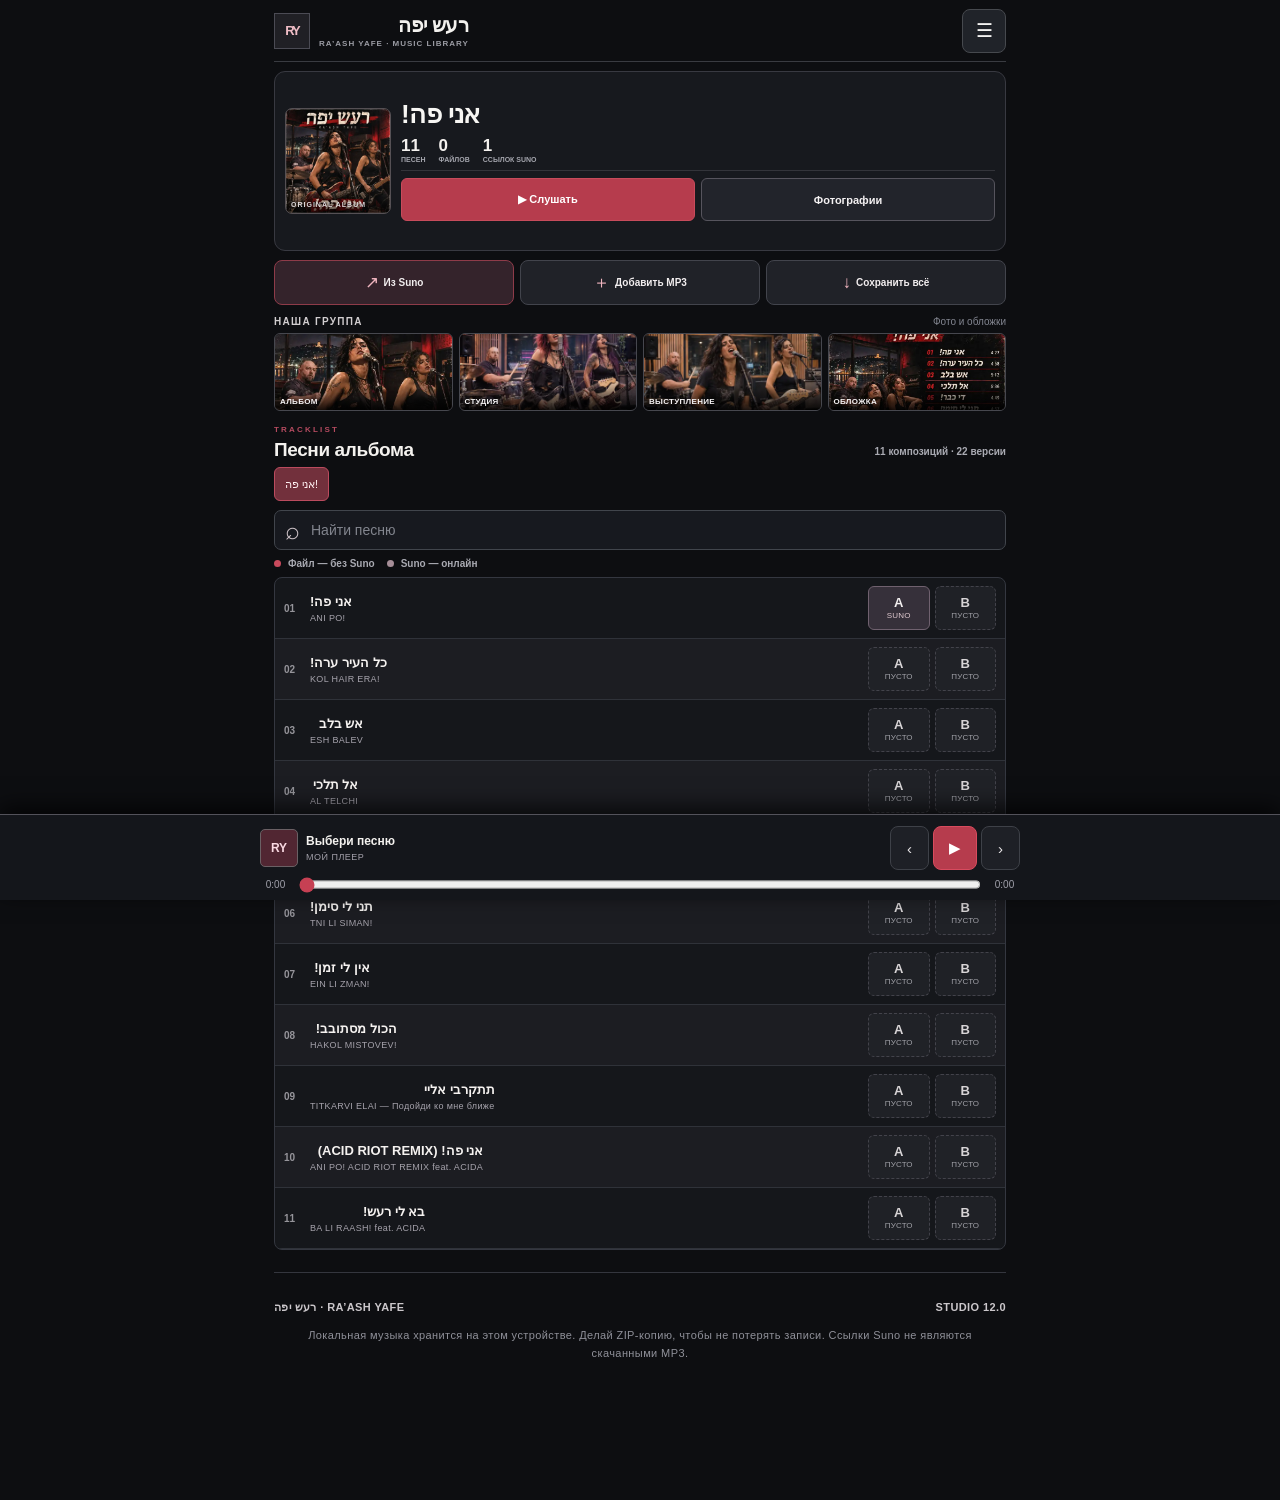
==== commit d1ed66c7: "Ship Raash Yafe v12: inline safeguard limits dock to 126px even with stale Safari styles" ====
--- a/raash-yafe/index.html
+++ b/raash-yafe/index.html
@@ -1,7 +1,7 @@
 <!doctype html>
 <html lang="ru"><head>
 <meta charset="utf-8"><meta name="viewport" content="width=device-width, initial-scale=1, viewport-fit=cover, user-scalable=no">
-<meta name="theme-color" content="#0b0c0f"><meta name="raash-release" content="11.0"><meta name="apple-mobile-web-app-capable" content="yes">
+<meta name="theme-color" content="#0b0c0f"><meta name="raash-release" content="12.0"><meta name="apple-mobile-web-app-capable" content="yes">
 <meta name="apple-mobile-web-app-status-bar-style" content="black-translucent">
 <meta name="apple-mobile-web-app-title" content="רעש יפה">
 <title>רעש יפה — Музыкальная студия</title>
@@ -82,6 +82,18 @@
 #v10 .v10-track{grid-template-columns:minmax(0,1fr) 116px!important}
 }
 </style>
+<style id="v12-player-guard">
+/* Safeguard in the HTML itself: the bottom player cannot swallow the iPhone display. */
+#v10 .v10-dock{position:fixed!important;inset:auto 0 0!important;z-index:50!important;max-height:126px!important;overflow:hidden!important;box-sizing:border-box!important;background:#14161b!important}
+#v10 .v10-dock-top{display:flex!important;align-items:center!important;min-height:44px!important;max-height:48px!important;gap:8px!important;overflow:hidden!important}
+#v10 #v10Mini{display:inline-flex!important;align-items:center!important;justify-content:center!important;width:38px!important;height:38px!important;min-width:38px!important;max-width:38px!important;min-height:38px!important;max-height:38px!important;flex:0 0 38px!important;overflow:hidden!important}
+#v10 .v10-playing{display:grid!important;gap:3px!important;flex:1 1 0!important;min-width:0!important;max-height:44px!important;overflow:hidden!important}
+#v10 .v10-playing b,#v10 .v10-playing small{display:block!important;white-space:nowrap!important;overflow:hidden!important;text-overflow:ellipsis!important}
+#v10 .v10-play-controls{display:flex!important;align-items:center!important;flex:0 0 auto!important;gap:4px!important}
+#v10 .v10-seek{display:flex!important;align-items:center!important;width:100%!important;max-height:22px!important;overflow:hidden!important}
+#v10 .v10-seek input{min-width:0!important;flex:1 1 0!important}
+#v10 .v10-tracklist{position:relative!important;z-index:1!important}
+</style>
 </head>
 <body><div id="shell">
 <header><div class="mark"><div class="logo" dir="rtl">רעש יפה</div><div><div class="tag">RA'ASH YAFE</div><div class="small">Твоя музыкальная студия</div></div></div><button id="settings" class="iconbtn" aria-label="Настройки">⚙</button></header>
--- a/raash-yafe/compact-v11.css
+++ b/raash-yafe/compact-v11.css
@@ -101,3 +101,12 @@
 body:not(.v10-ready) #v10{display:none!important}
 body:not(.v10-ready) #simpleApp{display:block!important}
 body.v10-ready #simpleApp,body.v10-ready #shell,body.v10-ready .bar{display:none!important}
+
+/* v12 hard limit: iOS must never stretch the mini-player artwork over the track list. */
+#v10 .v10-dock{height:auto!important;max-height:126px!important;overflow:hidden!important;box-sizing:border-box!important}
+#v10 .v10-dock-top{height:48px!important;max-height:48px!important;min-height:44px!important;display:flex!important;align-items:center!important;overflow:hidden!important}
+#v10 .v10-mini,#v10 #v10Mini{display:inline-flex!important;align-items:center!important;justify-content:center!important;box-sizing:border-box!important;flex:0 0 38px!important;min-width:38px!important;max-width:38px!important;width:38px!important;min-height:38px!important;max-height:38px!important;height:38px!important;overflow:hidden!important;white-space:nowrap!important}
+#v10 .v10-playing{flex:1 1 0!important;min-width:0!important;max-height:44px!important;overflow:hidden!important}
+#v10 .v10-play-controls{flex:0 0 auto!important;display:flex!important;align-items:center!important;gap:4px!important}
+#v10 .v10-seek{display:flex!important;align-items:center!important;max-height:22px!important;overflow:hidden!important}
+#v10 .v10-seek input{min-width:0!important;flex:1 1 0!important}
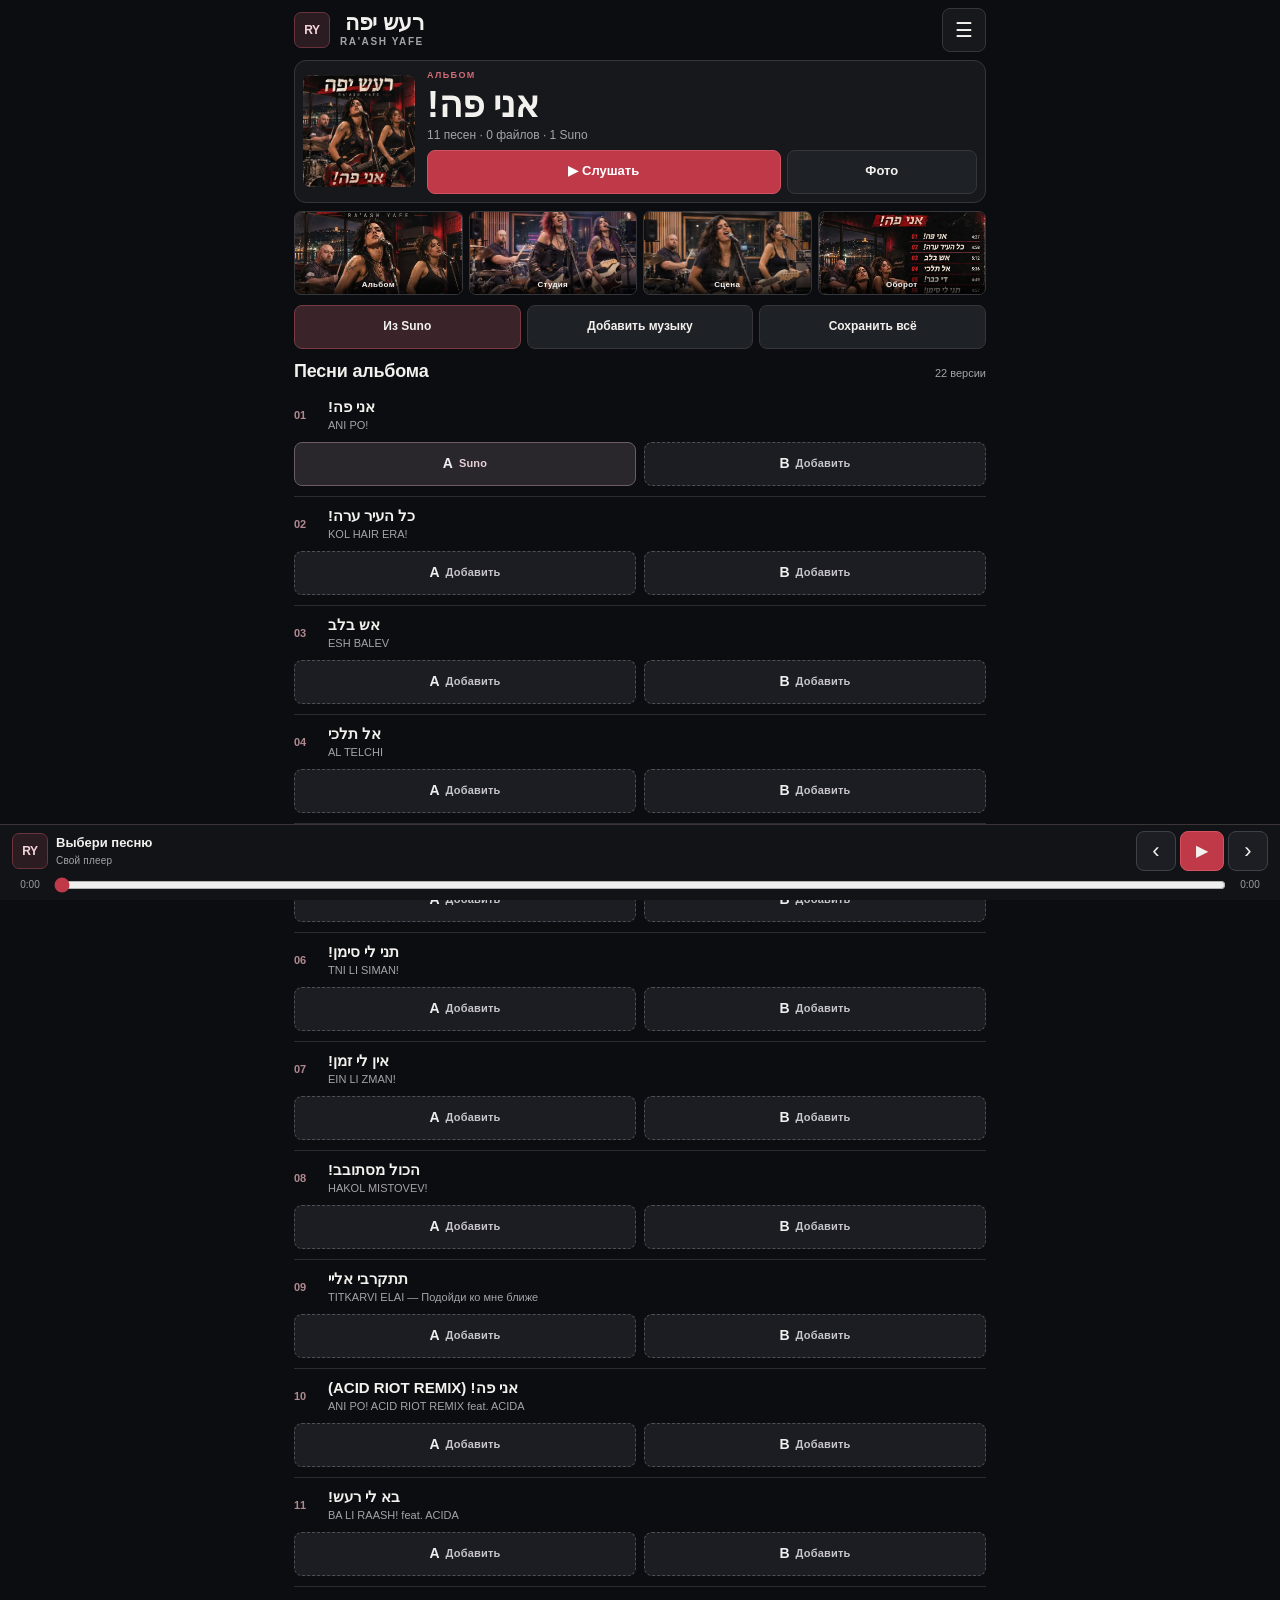
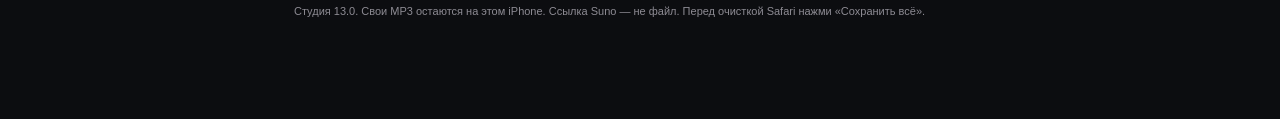
==== commit acfe6f83: "Unify Raash Yafe into a single v13 screen The song list was hidden because several player generation" ====
--- a/raash-yafe/index.html
+++ b/raash-yafe/index.html
@@ -1,256 +1,401 @@
 <!doctype html>
-<html lang="ru"><head>
-<meta charset="utf-8"><meta name="viewport" content="width=device-width, initial-scale=1, viewport-fit=cover, user-scalable=no">
-<meta name="theme-color" content="#0b0c0f"><meta name="raash-release" content="12.0"><meta name="apple-mobile-web-app-capable" content="yes">
+<html lang="ru" data-ry="13">
+<head>
+<meta charset="utf-8">
+<meta name="viewport" content="width=device-width, initial-scale=1, viewport-fit=cover">
+<meta name="theme-color" content="#0c0d10">
+<meta name="raash-release" content="13.0">
+<meta name="apple-mobile-web-app-capable" content="yes">
 <meta name="apple-mobile-web-app-status-bar-style" content="black-translucent">
 <meta name="apple-mobile-web-app-title" content="רעש יפה">
 <title>רעש יפה — Музыкальная студия</title>
-<meta name="description" content="Ваша гранж-группа: альбомы, две версии каждой песни, видео и обложки.">
-<link rel="manifest" href="manifest.webmanifest"><link rel="apple-touch-icon" sizes="180x180" href="assets/icon-180.png">
+<meta name="description" content="רעש יפה: альбомы, версии A и B, свои записи и ссылки Suno.">
+<link rel="manifest" href="manifest.webmanifest">
+<link rel="apple-touch-icon" sizes="180x180" href="assets/icon-180.png">
 <link rel="icon" href="icon.svg" type="image/svg+xml">
-<link rel="stylesheet" href="studio-v3.css">
-<link rel="stylesheet" href="studio-v4.css">
-<link rel="stylesheet" href="simple-v5.css">
-<link rel="stylesheet" href="suno-v6.css">
-<link rel="stylesheet" href="catalog-v9.css">
-<link rel="stylesheet" href="player-v10.css">
-<link rel="stylesheet" href="compact-v11.css">
-<style>
-:root{color-scheme:dark;--bg:#090708;--panel:#181113;--panel2:#26161b;--pink:#fc4c83;--red:#d5203e;--gold:#e8c5a0;--line:#ffffff22;--muted:#b2a1a8;--fg:#fff2ee}
-*{box-sizing:border-box}html{background:var(--bg)}body{margin:0;color:var(--fg);font:15px -apple-system,BlinkMacSystemFont,"Segoe UI",Arial,sans-serif;background:radial-gradient(100% 60% at 50% -8%,#80133075,transparent 73%),linear-gradient(150deg,#0b080a,#170d13 48%,#060607);min-height:100dvh;padding-bottom:calc(145px + env(safe-area-inset-bottom))}
-button,input,select{font:inherit}button{touch-action:manipulation;cursor:pointer}button:focus-visible,input:focus-visible{outline:2px solid #ff8ead}
-#shell{max-width:710px;margin:auto;padding:0 17px 24px}header{display:flex;align-items:center;justify-content:space-between;padding:calc(env(safe-area-inset-top) + 17px) 1px 15px}
-.mark{display:flex;align-items:center;gap:10px}.logo{font-size:34px;line-height:1;font-weight:950;letter-spacing:-2px;text-shadow:2px 2px 0 #8e1835;color:#fff}.tag{font-size:10px;letter-spacing:2px;color:#e88eaa;font-weight:700}.small{color:var(--muted);font-size:12px}
-.iconbtn{width:42px;height:42px;border-radius:14px;background:#fff1;border:1px solid var(--line);color:white;font-size:20px;display:grid;place-items:center}
-.hero{position:relative;border-radius:27px;overflow:hidden;border:1px solid #ffffff29;box-shadow:0 20px 45px #000b,0 0 0 1px #5e244822;background:#10070b}
-.art{aspect-ratio:1/1;position:relative;overflow:hidden;background:#15090c}.art img{display:block;width:100%;height:100%;object-fit:cover}
-.art:after{content:"";position:absolute;inset:0;pointer-events:none;box-shadow:inset 0 0 60px #0008}
-.herofoot{display:flex;gap:12px;align-items:center;justify-content:space-between;padding:14px 15px 16px;background:linear-gradient(155deg,#39141e,#100b0f)}
-.herofoot h1{font-size:29px;line-height:1.1;margin:3px 0 4px;letter-spacing:.5px}.subtitle{font-size:11px;color:#ffc4d0;letter-spacing:1px;text-transform:uppercase}
-.cta{border:0;border-radius:18px;background:linear-gradient(120deg,#ff85b1,#f52e69 60%,#9e153e);color:#25000e;padding:13px 17px;font-weight:850;box-shadow:inset 0 1px #fff6,0 8px 20px #ff277431}
-.underhero{display:flex;gap:8px;margin:13px 0 18px}.ghost{flex:1;min-height:43px;border:1px solid #ffffff26;border-radius:15px;background:linear-gradient(140deg,#ffffff12,#ffffff04);color:#f6dde4;font-weight:650}.ghost:active,.cta:active{transform:scale(.98)}
-.stats{display:flex;gap:10px;align-items:center;justify-content:space-between;margin:0 1px 12px}
-.stats h2{font-size:19px;margin:0}.counter{color:#f5adc5;background:#ed407b19;padding:5px 10px;border-radius:30px;font-size:11px;border:1px solid #ec72943b}
-.albumchips{display:flex;gap:8px;overflow-x:auto;padding:0 0 11px;scrollbar-width:none}.chip{border:1px solid #ffffff29;border-radius:18px;padding:10px 13px;background:#ffffff09;white-space:nowrap;color:#ddc3cc}
-.chip.on{background:#f544771d;border-color:#f544778a;color:white}.chip.add{border-style:dashed}
-.track{border:1px solid #ffffff18;background:linear-gradient(125deg,#281920db,#121013ee);border-radius:19px;margin:9px 0;padding:13px 12px;box-shadow:inset 0 1px #ffffff0b}
-.trackline{display:flex;align-items:center;gap:11px}.num{font-size:11px;color:#ee8fac;font-weight:850;min-width:25px}.tt{min-width:0;flex:1}.he{font-weight:800;font-size:18px;line-height:1.2;direction:rtl;text-align:left}.tr{font-size:11px;color:var(--muted);padding-top:4px}.circle{border:0;background:linear-gradient(130deg,#ff93bb,#fb3070);color:#360112;border-radius:50%;width:41px;height:41px;font-size:18px;font-weight:bold;flex:none}
-.variants{display:flex;gap:6px;margin:12px 0 0 36px}.v{flex:1;min-height:35px;border:1px solid #ffffff20;border-radius:11px;color:#efcfdd;background:#fff1;font-size:11px;font-weight:650}
-.v.ready{border-color:#76dfb25a;background:#1677541c}.v.link{border-color:#ffd27c69;background:#a86b1f1c}.v.on{box-shadow:inset 0 0 0 1px #fc6f9f;color:white;border-color:#fc6f9f}
-.edit{width:37px;flex:none;border:1px solid #ffffff25;background:#fff1;color:#fff;border-radius:11px;font-size:16px}
-.empty{padding:19px 12px;text-align:center;color:var(--muted);font-size:12px;line-height:1.6}
-.bar{position:fixed;z-index:10;bottom:0;left:0;right:0;padding:12px 14px calc(12px + env(safe-area-inset-bottom));background:linear-gradient(180deg,#210b18f4,#0c070af9);border-top:1px solid #ff59934a;backdrop-filter:blur(20px);-webkit-backdrop-filter:blur(20px)}
-.barin{max-width:690px;margin:auto}.now{display:flex;align-items:center;gap:10px}.thumb{width:49px;height:49px;border-radius:11px;object-fit:cover;border:1px solid #fff3;flex:none}.playing{flex:1;min-width:0}.playing strong{display:block;font-size:14px;white-space:nowrap;overflow:hidden;text-overflow:ellipsis}.playing span{display:block;font-size:11px;color:#cc9caf;margin-top:4px}.playerbtn{border:0;background:transparent;color:white;font-size:25px;min-width:34px}.play{border-radius:50%;background:#f8518b;width:43px;height:43px;color:#2d0015}
-.progress{display:flex;align-items:center;gap:8px;margin-top:8px;color:#bb98a5;font-size:10px}.progress input{width:100%;accent-color:#ff5d90;height:3px}
-.overlay{position:fixed;z-index:30;inset:0;background:#000b;display:none;align-items:flex-end;justify-content:center;padding-top:env(safe-area-inset-top)}.overlay.show{display:flex}
-.sheet{width:100%;max-width:700px;max-height:91dvh;overflow:auto;background:linear-gradient(160deg,#331722,#100c10);border:1px solid #ffffff32;border-radius:25px 25px 0 0;padding:18px 18px calc(20px + env(safe-area-inset-bottom));box-shadow:0 -18px 80px #000b}
-.sheethead{display:flex;align-items:center;justify-content:space-between;gap:10px}.sheet h2{margin:4px 0 12px;font-size:22px}
-label.field{display:block;font-size:12px;color:#d8b6c0;margin:12px 0 5px}
-.fieldinput{width:100%;padding:13px 12px;background:#09090ccc;color:#fff;border:1px solid #ffffff38;border-radius:13px;min-height:46px;font-size:16px}
-.fieldinput::placeholder{color:#907d86}.sheet p{font-size:12px;color:#c8aebb;line-height:1.55}.sheet .cta{margin-top:13px;width:100%}
-.actions{display:flex;gap:8px;margin:12px 0}.actions button{flex:1}.danger{color:#ff9aa2!important}
-.status{margin:14px 0 0;padding:11px 13px;color:#e7bdcc;background:#ffffff10;border:1px solid #ffffff20;border-radius:13px;font-size:12px}
-footer{font-size:11px;text-align:center;color:#a78d96;line-height:1.5;margin:21px 0}.hint{border-left:3px solid #ef6090;padding:12px 14px;background:#ffffff08;font-size:12px;color:#d3b7c3;border-radius:0 12px 12px 0}
-input[type=file]{max-width:100%}video{max-width:100%;border-radius:12px}select.fieldinput{color-scheme:dark}
-@media(min-width:620px){.hero{max-width:460px;margin:auto}body{padding-bottom:140px}}
-</style>
-<style id="v11-critical-mobile">
-/* This compact layout remains intact even when Safari delays external CSS updates. */
-body:not(.v10-ready) #v10{display:none!important}
-body:not(.v10-ready) #simpleApp{display:block!important}
-body.v10-ready #simpleApp,body.v10-ready #shell,body.v10-ready .bar{display:none!important}
-#v10{display:block;background:#0d0e11;color:#f2f1f0;min-height:100vh;padding-bottom:110px!important}
-#v10 img{max-width:100%;display:block;object-fit:cover}
-#v10 .v10-page{padding:0 12px;max-width:760px;margin:auto}
-#v10 .v10-header{height:62px!important;padding:6px 0!important}
-#v10 .v10-hero{display:grid!important;grid-template-columns:106px minmax(0,1fr)!important;gap:10px!important;max-height:142px!important;margin:9px 0!important;padding:10px!important;overflow:hidden!important}
-#v10 .v10-coverwrap{width:106px!important;height:106px!important;max-height:106px!important;aspect-ratio:1!important}
-#v10 .v10-coverwrap img{width:100%!important;height:100%!important}
-#v10 .v10-hero-info h1{font-size:26px!important;white-space:nowrap!important;overflow:hidden;text-overflow:ellipsis}
-#v10 .v10-actions{display:grid!important;grid-template-columns:repeat(3,minmax(0,1fr))!important}
-#v10 .v11-film-grid{display:grid!important;grid-template-columns:repeat(4,minmax(0,1fr))!important;gap:6px!important}
-#v10 .v11-film-grid button{height:78px!important;overflow:hidden!important;position:relative}
-#v10 .v11-film-grid img{width:100%!important;height:100%!important;object-fit:cover!important}
-#v10 .v11-legacy-gallery{display:none!important}
-#v10 .v10-track{display:grid!important;grid-template-columns:minmax(0,1fr) 128px!important;gap:8px!important;min-height:60px!important}
-#v10 .v10-variant-row{display:grid!important;grid-template-columns:repeat(2,minmax(0,1fr))!important}
-#v10 .v10-variant{min-height:44px!important}
-#v10 .v10-dock{position:fixed!important;left:0;right:0;bottom:0;z-index:50}
-@media(max-width:360px){
-#v10 .v10-hero{grid-template-columns:88px minmax(0,1fr)!important}
-#v10 .v10-coverwrap{width:88px!important;height:88px!important}
-#v10 .v10-track{grid-template-columns:minmax(0,1fr) 116px!important}
-}
-</style>
-<style id="v12-player-guard">
-/* Safeguard in the HTML itself: the bottom player cannot swallow the iPhone display. */
-#v10 .v10-dock{position:fixed!important;inset:auto 0 0!important;z-index:50!important;max-height:126px!important;overflow:hidden!important;box-sizing:border-box!important;background:#14161b!important}
-#v10 .v10-dock-top{display:flex!important;align-items:center!important;min-height:44px!important;max-height:48px!important;gap:8px!important;overflow:hidden!important}
-#v10 #v10Mini{display:inline-flex!important;align-items:center!important;justify-content:center!important;width:38px!important;height:38px!important;min-width:38px!important;max-width:38px!important;min-height:38px!important;max-height:38px!important;flex:0 0 38px!important;overflow:hidden!important}
-#v10 .v10-playing{display:grid!important;gap:3px!important;flex:1 1 0!important;min-width:0!important;max-height:44px!important;overflow:hidden!important}
-#v10 .v10-playing b,#v10 .v10-playing small{display:block!important;white-space:nowrap!important;overflow:hidden!important;text-overflow:ellipsis!important}
-#v10 .v10-play-controls{display:flex!important;align-items:center!important;flex:0 0 auto!important;gap:4px!important}
-#v10 .v10-seek{display:flex!important;align-items:center!important;width:100%!important;max-height:22px!important;overflow:hidden!important}
-#v10 .v10-seek input{min-width:0!important;flex:1 1 0!important}
-#v10 .v10-tracklist{position:relative!important;z-index:1!important}
-</style>
+<link rel="stylesheet" href="app-v13.css">
 </head>
-<body><div id="shell">
-<header><div class="mark"><div class="logo" dir="rtl">רעש יפה</div><div><div class="tag">RA'ASH YAFE</div><div class="small">Твоя музыкальная студия</div></div></div><button id="settings" class="iconbtn" aria-label="Настройки">⚙</button></header>
-<section class="hero"><div class="art"><img id="cover" src="cover.svg" alt="Обложка альбома"></div><div class="herofoot"><div><div class="subtitle">GRUNGE · ISRAEL · STUDIO</div><h1 id="albumtitle" dir="rtl">אני פה!</h1><div id="albumsub" class="small">Первый альбом · 8 композиций</div></div><button class="cta" id="albumplay">▶ Играть</button></div></section>
-<div class="underhero"><button id="backbtn" class="ghost">▣ Задняя обложка</button><button id="coverbtn" class="ghost">✦ Сменить обложку</button><button id="bulkbtn" class="ghost">＋ Файлы</button></div>
-<div class="underhero" style="margin-top:-6px"><button id="quickbackup" class="ghost">⤓ Сохранить всё в ZIP</button><button id="quickrestore" class="ghost">⤒ Восстановить</button></div>
-<div class="stats"><h2>Мои альбомы</h2><span class="counter" id="counter">0/16 записей</span></div><div id="albums" class="albumchips"></div>
-<div class="stats"><h2>Список песен</h2><button id="newtrack" class="ghost" style="flex:0;padding:0 13px">＋ Песня</button></div>
-<div id="tracks"></div><div class="hint">Для воспроизведения нужны свои аудиофайлы: загрузи MP3/WAV или запиши фрагменты в студии и собери WAV. Публичные ссылки Suno открываются во встроенном плеере, но не дают локальный файл. Логин и пароль не нужны.</div>
-<footer>Файлы сохраняются на этом iPhone. Не очищай данные сайта Safari без резервной копии.</footer>
+<body>
+<div id="app">
+  <header class="top">
+    <div class="brand">
+      <div class="logo" aria-hidden="true">RY</div>
+      <div class="brand-text">
+        <strong dir="rtl">רעש יפה</strong>
+        <span>RA'ASH YAFE</span>
+      </div>
+    </div>
+    <button type="button" id="toolsBtn" aria-label="Студия и настройки">☰</button>
+  </header>
+
+  <section class="hero" aria-label="Текущий альбом">
+    <div class="cover">
+      <img id="cover" src="assets/front.webp" alt="Обложка альбома">
+    </div>
+    <div class="hero-copy">
+      <p class="kicker">АЛЬБОМ</p>
+      <h1 id="albumTitle" dir="auto">אני פה!</h1>
+      <p id="counts" class="meta">11 песен</p>
+      <div class="hero-actions">
+        <button type="button" id="listen" class="primary">▶ Слушать</button>
+        <button type="button" id="photos" class="quiet">Фото</button>
+      </div>
+    </div>
+  </section>
+
+  <section class="film" aria-label="Фотографии группы">
+    <button type="button" class="shot" data-photo="front"><img src="assets/front.webp" alt="Обложка альбома אני פה!"><span>Альбом</span></button>
+    <button type="button" class="shot" data-photo="studio"><img src="assets/studio.webp" alt="Группа в студии"><span>Студия</span></button>
+    <button type="button" class="shot" data-photo="live"><img src="assets/live.webp" alt="Группа на выступлении"><span>Сцена</span></button>
+    <button type="button" class="shot" data-photo="back"><img src="assets/back.webp" alt="Задняя обложка альбома"><span>Оборот</span></button>
+  </section>
+
+  <section class="home-actions" aria-label="Основные действия">
+    <button type="button" id="fromSuno">Из Suno</button>
+    <button type="button" id="addMusic">Добавить музыку</button>
+    <button type="button" id="saveAll">Сохранить всё</button>
+  </section>
+
+  <section class="library" aria-label="Песни">
+    <div class="list-head" id="listHead">
+      <h2>Песни альбома</h2>
+      <span id="listMeta"></span>
+    </div>
+    <div id="albums" class="albums" hidden></div>
+    <div id="songList"></div>
+  </section>
+  <p class="footnote">Студия 13.0. Свои MP3 остаются на этом iPhone. Ссылка Suno — не файл. Перед очисткой Safari нажми «Сохранить всё».</p>
 </div>
-<div class="bar"><div class="barin"><div class="now"><img class="thumb" src="cover.svg" id="mini" alt=""><div class="playing"><strong id="nowtitle">Выбери песню</strong><span id="nowversion">Режим студии · 2 варианта</span></div><button class="playerbtn" id="prev" aria-label="Назад">⏮</button><button class="playerbtn play" id="toggle" aria-label="Пуск">▶</button><button class="playerbtn" id="next" aria-label="Вперёд">⏭</button></div><div class="progress"><span id="elapsed">0:00</span><input id="seek" type="range" min="0" max="1000" value="0" aria-label="Позиция"><span id="duration">0:00</span></div></div></div>
-<div id="overlay" class="overlay" role="dialog" aria-modal="true"><div class="sheet"><div class="sheethead"><h2 id="sheettitle">Настройки</h2><button id="close" class="iconbtn" aria-label="Закрыть">×</button></div><div id="sheetbody"></div></div></div>
+
+<div id="ryRec" class="rec" hidden>
+  <span>Идёт запись</span>
+  <b id="ryRecClock">0:00</b>
+  <button type="button" id="ryRecStop">Стоп</button>
+</div>
+
+<div class="dock" id="dock">
+  <div class="dock-main">
+    <div class="mark" aria-hidden="true">RY</div>
+    <div class="now">
+      <b id="nowTitle">Выбери песню</b>
+      <small id="nowSub">Плеер</small>
+    </div>
+    <div class="transport">
+      <button type="button" id="prev" aria-label="Предыдущая">‹</button>
+      <button type="button" id="play" class="play" aria-label="Воспроизведение или пауза">▶</button>
+      <button type="button" id="next" aria-label="Следующая">›</button>
+    </div>
+  </div>
+  <div class="seek">
+    <span id="elapsed">0:00</span>
+    <input id="range" type="range" min="0" max="1000" value="0" step="1" aria-label="Позиция">
+    <span id="duration">0:00</span>
+  </div>
+</div>
+
+<div id="overlay" class="overlay" role="dialog" aria-modal="true">
+  <div class="sheet">
+    <div class="sheethead">
+      <h2 id="sheettitle">Студия</h2>
+      <button type="button" id="close" class="iconbtn" aria-label="Закрыть">×</button>
+    </div>
+    <div id="sheetbody"></div>
+  </div>
+</div>
+
 <input id="mediafile" type="file" accept="audio/*,video/*,.mp3,.m4a,.wav,.aac,.flac,.mp4,.mov" hidden>
 <input id="imagefile" type="file" accept="image/*" hidden>
-<input id="bulkfiles" type="file" accept="audio/*,video/*,.mp3,.wav,.m4a,.mp4,.mov" multiple hidden>
+<input id="bulkfiles" type="file" accept="audio/*,.mp3,.wav,.m4a,.aac,.flac" multiple hidden>
 <input id="importjson" type="file" accept="application/json,.json" hidden>
 <input id="importzip" type="file" accept=".zip,application/zip,application/x-zip-compressed" hidden>
-<audio id="audio" preload="metadata"></audio>
+<audio id="audio" preload="metadata" playsinline></audio>
+
 <script src="backup.js"></script>
 <script>
 'use strict';
-const $=s=>document.querySelector(s), esc=s=>String(s??'').replace(/[&<>"']/g,c=>({'&':'&amp;','<':'&lt;','>':'&gt;','"':'&quot;',"'":'&#39;'}[c]));
+const $=s=>document.querySelector(s);
+const esc=s=>String(s??'').replace(/[&<>"']/g,c=>({'&':'&amp;','<':'&lt;','>':'&gt;','"':'&quot;',"'":'&#39;'}[c]));
 const seed=[['אני פה!','ANI PO!'],['כל העיר ערה!','KOL HAIR ERA!'],['אש בלב','ESH BALEV'],['אל תלכי','AL TELCHI'],['די כבר!','DAI KVAR!'],['תני לי סימן!','TNI LI SIMAN!'],['אין לי זמן!','EIN LI ZMAN!'],['הכול מסתובב!','HAKOL MISTOVEV!']];
 function makeSong(name,trans){return {id:'song-'+Math.random().toString(36).slice(2,12),name,trans:trans||'',variants:[{fileKey:null,fileName:'',suno:''},{fileKey:null,fileName:'',suno:''}],videoKey:null};}
 function initial(){return {current:'ani-po',albums:[{id:'ani-po',name:'אני פה!',description:'Первый альбом',coverKey:null,backKey:null,tracks:seed.map(x=>makeSong(x[0],x[1]))}]};}
 let library;try{library=JSON.parse(localStorage.getItem('raash-yafe-library-v1'))||initial()}catch(e){library=initial()}
 if(!Array.isArray(library.albums)||!library.albums.length)library=initial();
-// One-time non-destructive catalog update: add the three compositions written since the first eight.
+let libraryDirty=false;
+function rememberMigration(flag){
+  library.migrations=Array.isArray(library.migrations)?library.migrations:[];
+  if(!library.migrations.includes(flag)){library.migrations.push(flag);libraryDirty=true}
+}
 if(!library.migrations?.includes('new-songs-9-11')){
- const first=library.albums.find(a=>a.id==='ani-po');
- if(first&&Array.isArray(first.tracks)){
-  [['תתקרבי אליי','TITKARVI ELAI — Подойди ко мне ближе'],['אני פה! (ACID RIOT REMIX)','ANI PO! ACID RIOT REMIX feat. ACIDA'],['בא לי רעש!','BA LI RAASH! feat. ACIDA']].forEach(x=>{
-   if(!first.tracks.some(t=>t.name===x[0]))first.tracks.push(makeSong(x[0],x[1]));
-  });
- }
- library.migrations=[...(library.migrations||[]),'new-songs-9-11'];
- try{localStorage.setItem('raash-yafe-library-v1',JSON.stringify(library))}catch(e){}
-}
-let current=library.albums.find(a=>a.id===library.current)||library.albums[0],selected=null,playerObject=null,imageURLs=[],dbPromise;
+  const first=library.albums.find(a=>a.id==='ani-po');
+  if(first&&Array.isArray(first.tracks)){
+    [['תתקרבי אליי','TITKARVI ELAI — Подойди ко мне ближе'],['אני פה! (ACID RIOT REMIX)','ANI PO! ACID RIOT REMIX feat. ACIDA'],['בא לי רעש!','BA LI RAASH! feat. ACIDA']].forEach(x=>{
+      if(!first.tracks.some(t=>t.name===x[0]))first.tracks.push(makeSong(x[0],x[1]));
+    });
+  }
+  rememberMigration('new-songs-9-11');
+}
+/* Same non-destructive reference as v9: only an empty A of «אני פה!» receives this short link. */
+const KNOWN_SUNO_KEY='raash-yafe-v9-seeded-known-reference';
+const KNOWN_SUNO='https://suno.com/s/BR9oVyNqADjGCuVu';
+if(!library.migrations?.includes(KNOWN_SUNO_KEY)){
+  const album=library.albums.find(a=>a.id==='ani-po');
+  const track=album?.tracks?.find(x=>x.name==='אני פה!');
+  const slot=track?.variants?.[0];
+  const known=(library.albums||[]).some(a=>(a.tracks||[]).some(t=>(t.variants||[]).some(v=>String(v.suno||'').toLowerCase()===KNOWN_SUNO.toLowerCase())));
+  if(slot&&!known&&!slot.suno&&!slot.fileKey)slot.suno=KNOWN_SUNO;
+  rememberMigration(KNOWN_SUNO_KEY);
+}
+for(const album of library.albums){
+  if(!Array.isArray(album.tracks)){album.tracks=[];libraryDirty=true}
+  for(const track of album.tracks){
+    if(!Array.isArray(track.variants)){track.variants=[];libraryDirty=true}
+    while(track.variants.length<2){track.variants.push({fileKey:null,fileName:'',suno:''});libraryDirty=true}
+  }
+}
+if(libraryDirty){try{localStorage.setItem('raash-yafe-library-v1',JSON.stringify(library))}catch(e){}}
+let current=library.albums.find(a=>a.id===library.current)||library.albums[0];
+let selected=null,playerObject=null,dbPromise;
 const audio=$('#audio');
 function save(){library.current=current.id;try{localStorage.setItem('raash-yafe-library-v1',JSON.stringify(library))}catch(e){notify('Недостаточно памяти для настроек')}}
 function openDB(){if(dbPromise)return dbPromise;dbPromise=new Promise((ok,no)=>{const r=indexedDB.open('raash-yafe-media',1);r.onupgradeneeded=()=>{if(!r.result.objectStoreNames.contains('files'))r.result.createObjectStore('files')};r.onsuccess=()=>ok(r.result);r.onerror=()=>no(r.error)});return dbPromise}
-async function put(key,blob){const db=await openDB();return new Promise((ok,no)=>{const tx=db.transaction('files','readwrite');tx.objectStore('files').put(blob,key);tx.oncomplete=ok;tx.onerror=()=>no(tx.error)})}
-async function get(key){if(!key)return null;const db=await openDB();return new Promise((ok,no)=>{const r=db.transaction('files').objectStore('files').get(key);r.onsuccess=()=>ok(r.result||null);r.onerror=()=>no(r.error)})}
-async function remove(key){if(!key)return;const db=await openDB();const tx=db.transaction('files','readwrite');tx.objectStore('files').delete(key)}
-function notify(s){let el=$('#toast');if(!el){el=document.createElement('div');el.id='toast';Object.assign(el.style,{position:'fixed',zIndex:99,bottom:'155px',left:'8%',right:'8%',margin:'auto',maxWidth:'460px',padding:'13px',textAlign:'center',color:'#fff',background:'#52233c',border:'1px solid #ff91b9',borderRadius:'14px',boxShadow:'0 6px 25px #000b'});document.body.append(el)}el.textContent=s;clearTimeout(notify.timer);notify.timer=setTimeout(()=>el.remove(),3400)}
+function idbDone(tx){return new Promise((ok,no)=>{tx.oncomplete=()=>ok();tx.onerror=()=>no(tx.error||new Error('Не удалось записать файл'));tx.onabort=()=>no(tx.error||new Error('Запись файла прервана'))})}
+function asMedia(value){
+  if(!value)return null;
+  if(value instanceof Blob)return value;
+  if(value.ry==='bytes'&&value.buffer)return new File([value.buffer],value.name||'media',{type:value.type||'application/octet-stream'});
+  return null;
+}
+async function put(key,blob){
+  const db=await openDB();
+  const write=value=>{const tx=db.transaction('files','readwrite');tx.objectStore('files').put(value,key);return idbDone(tx)};
+  try{await write(blob)}
+  catch(err){
+    if(!(blob instanceof Blob))throw err;
+    // Some WebKit builds reject Blob/File values. The bytes stay in the same store and are read back as a file.
+    const buffer=await blob.arrayBuffer();
+    await write({ry:'bytes',type:blob.type||'application/octet-stream',name:blob.name||'',buffer});
+  }
+}
+async function get(key){if(!key)return null;const db=await openDB();return new Promise((ok,no)=>{const r=db.transaction('files').objectStore('files').get(key);r.onsuccess=()=>ok(asMedia(r.result));r.onerror=()=>no(r.error)})}
+async function remove(key){if(!key)return;const db=await openDB();return new Promise((ok,no)=>{const tx=db.transaction('files','readwrite');tx.objectStore('files').delete(key);tx.oncomplete=ok;tx.onerror=()=>no(tx.error)})}
+function notify(s){let el=$('#toast');if(!el){el=document.createElement('div');el.id='toast';el.setAttribute('role','status');document.body.append(el)}el.textContent=s;clearTimeout(notify.timer);notify.timer=setTimeout(()=>el.remove(),3400)}
 function openSheet(title,body){$('#sheettitle').textContent=title;$('#sheetbody').innerHTML=body;$('#overlay').classList.add('show')}
 function closeSheet(){const frame=$('#sheetbody iframe[src^="https://suno.com/embed/"]');if(frame)frame.src='about:blank';$('#overlay').classList.remove('show')}
-$('#close').onclick=closeSheet;$('#overlay').addEventListener('click',e=>{if(e.target===$('#overlay'))closeSheet()});
-function album(){return current}
+$('#close').onclick=closeSheet;
+$('#overlay').addEventListener('click',e=>{if(e.target===$('#overlay'))closeSheet()});
 function albumSong(id){return current.tracks.find(x=>x.id===id)}
-function fmt(n){if(!Number.isFinite(n))return '0:00';return Math.floor(n/60)+':'+String(Math.floor(n%60)).padStart(2,'0')}
-async function artUpdate(){imageURLs.forEach(URL.revokeObjectURL);imageURLs=[];async function img(key,fallback){if(!key)return fallback;try{const file=await get(key);if(!file)return fallback;const u=URL.createObjectURL(file);imageURLs.push(u);return u}catch(e){return fallback}}const a=await img(current.coverKey,'cover.svg'),b=await img(current.backKey,'back.svg');$('#cover').src=a;$('#mini').src=a;window.albumBackURL=b}
-function paint(){current=library.albums.find(a=>a.id===library.current)||library.albums[0];$('#albumtitle').textContent=current.name;$('#albumsub').textContent=(current.description||'Альбом')+' · '+current.tracks.length+' композиций';const filled=current.tracks.flatMap(t=>t.variants).filter(v=>v.fileKey).length;$('#counter').textContent=filled+'/'+current.tracks.length*2+' вариантов';$('#albums').innerHTML=library.albums.map(a=>'<button class="chip '+(a.id===current.id?'on':'')+'" data-album="'+esc(a.id)+'">'+esc(a.name)+'</button>').join('')+'<button class="chip add" id="newalbum">＋ Новый альбом</button>';$('#albums').querySelectorAll('[data-album]').forEach(el=>el.onclick=()=>{library.current=el.dataset.album;current=library.albums.find(a=>a.id===library.current);save();paint()});$('#newalbum').onclick=addAlbum;
-$('#tracks').innerHTML=current.tracks.length?current.tracks.map((t,i)=>{const vars=t.variants.map((v,j)=>'<button class="v '+(v.fileKey?'ready':v.suno?'link':'')+(selected&&selected.id===t.id&&selected.v===j?' on':'')+'" data-id="'+esc(t.id)+'" data-v="'+j+'">'+(v.fileKey?'▶ ':v.suno?'◈ ':'＋ ')+'Вариант '+(j?'B':'A')+'</button>').join('');return '<section class="track"><div class="trackline"><span class="num">'+String(i+1).padStart(2,'0')+'</span><div class="tt"><div class="he" dir="rtl">'+esc(t.name)+'</div><div class="tr">'+esc(t.trans)+'</div></div><button class="circle" data-play="'+esc(t.id)+'" aria-label="Играть">▶</button></div><div class="variants">'+vars+'<button class="edit" data-edit="'+esc(t.id)+'" aria-label="Редактировать">⋯</button></div></section>'}).join(''):'<div class="empty">Пока нет песен. Нажми «＋ Песня».</div>';
-$('#tracks').querySelectorAll('[data-v]').forEach(e=>e.onclick=()=>chooseVariant(e.dataset.id,Number(e.dataset.v)));$('#tracks').querySelectorAll('[data-play]').forEach(e=>e.onclick=()=>playSong(e.dataset.play));$('#tracks').querySelectorAll('[data-edit]').forEach(e=>e.onclick=()=>editSong(e.dataset.edit));artUpdate();}
+function fmt(n){if(!Number.isFinite(n)||n<0)return '0:00';return Math.floor(n/60)+':'+String(Math.floor(n%60)).padStart(2,'0')}
+function applyVolume(){
+  const raw=Number(library.volume);
+  audio.volume=Number.isFinite(raw)?Math.max(0,Math.min(1,raw)):1;
+}
+function paint(){
+  current=library.albums.find(a=>a.id===library.current)||library.albums[0];
+  applyVolume();
+  if(window.RaashV13)window.RaashV13.render();
+}
 function chooseVariant(id,v){
- const t=albumSong(id);if(!t)return;selected={id,v};const z=t.variants[v];
- if(z.fileKey)startPlay(t,v);
- else if(z.suno)playSavedSuno(id,v);
- else if(window.RaashStudioV4)window.RaashStudioV4.openFor(id,v);
- else editVariant(id,v);
- paint();
+  const t=albumSong(id);if(!t)return;
+  selected={id,v};
+  const z=t.variants[v];
+  if(z?.fileKey)startPlay(t,v);
+  else if(z?.suno)playSavedSuno(id,v);
+  else if(window.RaashYafeV9?.showAttach)window.RaashYafeV9.showAttach(id,v);
+  else if(window.RaashStudioV4)window.RaashStudioV4.openFor(id,v);
+  else editVariant(id,v);
 }
 function playSavedSuno(id,v){
- const handler=window.RaashSunoV8?.openStream||window.RaashSunoV6?.openStream||window.RaashStudioV4?.openLinked;
- if(handler)return handler(id,v);
- editVariant(id,v);
-}
-function editVariant(id,v){const t=albumSong(id);if(!t)return;selected={id,v};const z=t.variants[v];openSheet('Вариант '+(v?'B':'A')+' · '+t.name,'<p>Добавь только свою запись этой песни. Ссылка Suno не скачивает файл и не расходует лимит.</p><label class="field">Ссылка на эту версию Suno</label><input class="fieldinput" id="slink" type="url" placeholder="https://suno.com/song/..." value="'+esc(z.suno)+'"><div class="actions"><button class="ghost" id="saveLink">Сохранить ссылку</button><button class="ghost" id="visitSuno">Открыть Suno ↗</button></div><label class="field">Своя аудиозапись MP3 / WAV / M4A</label><button class="cta" id="attachFile">＋ Выбрать файл</button>'+(z.fileKey?'<button class="ghost danger" id="forgetFile" style="width:100%;margin-top:8px">Убрать загруженный файл</button><p>'+esc(z.fileName)+'</p>':'')+'<p>Аудиофайл останется в памяти этого iPhone и будет играть без Suno и интернета.</p>');
-$('#saveLink').onclick=()=>{const link=$('#slink').value.trim();if(link&&!/^https:\/\/(www\.)?suno\.com\/(song|s)\//i.test(link)){notify('Нужна ссылка на конкретную песню Suno');return}z.suno=link;save();closeSheet();paint();notify('Ссылка сохранена')};$('#visitSuno').onclick=()=>window.open('https://suno.com/library','_blank','noopener');$('#attachFile').onclick=()=>$('#mediafile').click();if($('#forgetFile'))$('#forgetFile').onclick=async()=>{await remove(z.fileKey);z.fileKey=null;z.fileName='';save();closeSheet();paint()}}
-async function startPlay(t,v){const z=t.variants[v];if(!z.fileKey){if(z.suno)playSavedSuno(t.id,v);else if(window.RaashStudioV4)window.RaashStudioV4.openFor(t.id,v);else editVariant(t.id,v);return}
-try{const blob=await get(z.fileKey);if(!blob){z.fileKey=null;save();paint();notify('Файл не найден, загрузи повторно');return}audio.pause();if(playerObject)URL.revokeObjectURL(playerObject);playerObject=URL.createObjectURL(blob);audio.src=playerObject;selected={id:t.id,v:v};$('#nowtitle').textContent=t.name;$('#nowversion').textContent='Вариант '+(v?'B':'A')+' · '+current.name;await audio.play();paint();}catch(e){notify('Не удалось воспроизвести. Проверь формат файла.')}}
-function playSong(id){const t=albumSong(id);if(!t)return;const v=t.variants.findIndex(x=>x.fileKey);if(v>=0)return startPlay(t,v);const link=t.variants.findIndex(x=>x.suno);if(link>=0)return playSavedSuno(t.id,link);if(window.RaashStudioV4)return window.RaashStudioV4.openFor(t.id,0);editVariant(t.id,0)}
-function nextPrev(dir){let i=selected?current.tracks.findIndex(t=>t.id===selected.id):-1;for(let n=0;n<current.tracks.length;n++){i=(i+dir+current.tracks.length)%current.tracks.length;const t=current.tracks[i];const v=t.variants.findIndex(x=>x.fileKey);if(v>=0){startPlay(t,v);return}}notify('Добавь аудиофайлы, чтобы слушать офлайн')}
-$('#prev').onclick=()=>nextPrev(-1);$('#next').onclick=()=>nextPrev(1);
-$('#toggle').onclick=()=>{if(!audio.src){const t=current.tracks.find(t=>t.variants.some(v=>v.fileKey));t?playSong(t.id):(window.RaashStudioV4?window.RaashStudioV4.openFor(current.tracks[0]?.id):notify('Сначала добавь MP3 или WAV'));return}audio.paused?audio.play():audio.pause()};
-$('#albumplay').onclick=()=>{const t=current.tracks.find(x=>x.variants.some(v=>v.fileKey));if(t)playSong(t.id);else {const found=current.tracks.find(t=>t.variants.some(v=>v.suno));if(found)playSong(found.id);else if(current.tracks[0]&&window.RaashStudioV4)window.RaashStudioV4.openFor(current.tracks[0].id);else notify('Добавь песню и её аудиофайл.')}};
-audio.onplay=()=>$('#toggle').textContent='Ⅱ';audio.onpause=()=>$('#toggle').textContent='▶';audio.onended=()=>nextPrev(1);
-audio.ontimeupdate=()=>{$('#elapsed').textContent=fmt(audio.currentTime);$('#duration').textContent=fmt(audio.duration);if(Number.isFinite(audio.duration)&&audio.duration>0)$('#seek').value=String(Math.round(audio.currentTime/audio.duration*1000))};
-$('#seek').oninput=e=>{if(Number.isFinite(audio.duration))audio.currentTime=audio.duration*Number(e.target.value)/1000};
-$('#mediafile').onchange=async e=>{const f=e.target.files[0];if(!f||!selected)return;const t=albumSong(selected.id);if(!t)return;const z=t.variants[selected.v];if(!f.type.startsWith('audio/')&&!/\.(mp3|wav|m4a|aac|flac)$/i.test(f.name)){notify('Нужен аудиофайл, для видео используй раздел клипов');e.target.value='';return}const key='audio:'+current.id+':'+t.id+':'+selected.v;try{await put(key,f);z.fileKey=key;z.fileName=f.name;save();closeSheet();paint();notify('Сохранено: '+f.name)}catch(err){notify('Не удалось сохранить. Недостаточно памяти на iPhone?')}e.target.value=''};
-function setImage(type){window.imageTarget=type;$('#imagefile').click()}
-$('#coverbtn').onclick=()=>setImage('coverKey');
-$('#imagefile').onchange=async e=>{const f=e.target.files[0];if(!f||!f.type.startsWith('image/'))return;const key='image:'+current.id+':'+window.imageTarget;try{await put(key,f);current[window.imageTarget]=key;save();paint();notify('Обложка сохранена')}catch(x){notify('Не удалось сохранить изображение')}e.target.value=''};
-$('#backbtn').onclick=async()=>{const src=window.albumBackURL||'back.svg';openSheet('Задняя обложка','<img src="'+esc(src)+'" style="width:100%;border-radius:14px" alt="Задняя обложка"><div class="actions"><button class="ghost" id="changeBack">Заменить</button><button class="ghost" id="closeBack">Закрыть</button></div>');$('#changeBack').onclick=()=>setImage('backKey');$('#closeBack').onclick=closeSheet};
-function addAlbum(){openSheet('Новый альбом','<p>Создай новый альбом этой группы. Все старые песни и варианты останутся на месте.</p><label class="field">Название на иврите или русском</label><input id="aname" class="fieldinput" placeholder="שם האלבום"><label class="field">Подпись</label><input id="adesc" class="fieldinput" placeholder="Новый альбом"><button id="commitAlbum" class="cta">Создать альбом</button>');$('#commitAlbum').onclick=()=>{const name=$('#aname').value.trim();if(!name){notify('Введите название альбома');return}const a={id:'album-'+Date.now(),name,description:$('#adesc').value.trim()||'Новый альбом',coverKey:null,backKey:null,tracks:[]};library.albums.push(a);current=a;library.current=a.id;save();closeSheet();paint();notify('Альбом создан')}}
-$('#newtrack').onclick=()=>{openSheet('Новая песня','<p>Добавим новую песню с двумя вариантами A/B.</p><label class="field">Название песни</label><input id="tname" class="fieldinput" placeholder="שם השיר"><label class="field">Транслитерация / перевод</label><input id="ttrans" class="fieldinput" placeholder="Название латиницей"><button class="cta" id="commitTrack">Добавить песню</button>');$('#commitTrack').onclick=()=>{const n=$('#tname').value.trim();if(!n){notify('Введите название');return}current.tracks.push(makeSong(n,$('#ttrans').value.trim()));save();closeSheet();paint();notify('Песня добавлена')}};
-function editSong(id){const t=albumSong(id);if(!t)return;openSheet('Песня · '+t.name,'<label class="field">Название</label><input id="editname" class="fieldinput" value="'+esc(t.name)+'"><label class="field">Транслитерация</label><input id="edittrans" class="fieldinput" value="'+esc(t.trans)+'"><button class="cta" id="editsave">Сохранить</button><div class="actions"><button class="ghost" id="manageA">Версия A · изменить</button><button class="ghost" id="manageB">Версия B · изменить</button></div><div class="actions"><button class="ghost" id="attachVideo">＋ Прикрепить клип</button><button class="ghost" id="viewVideo">▶ Смотреть клип</button></div><button class="ghost danger" id="delTrack" style="width:100%">Удалить эту песню</button>');
-$('#editsave').onclick=()=>{const n=$('#editname').value.trim();if(n)t.name=n;t.trans=$('#edittrans').value.trim();save();closeSheet();paint()};
-$('#manageA').onclick=()=>editVariant(id,0);$('#manageB').onclick=()=>editVariant(id,1);
-$('#attachVideo').onclick=()=>{selected={id,v:0,video:true};$('#mediafile').setAttribute('accept','video/*,.mp4,.mov');$('#mediafile').click()};
-$('#viewVideo').onclick=async()=>{if(!t.videoKey)return notify('Клип пока не добавлен');const f=await get(t.videoKey);if(!f)return notify('Клип не найден');const u=URL.createObjectURL(f);openSheet('Клип · '+t.name,'<video controls playsinline src="'+u+'"></video><p>Клип сохранён на этом iPhone.</p>')};
-$('#delTrack').onclick=()=>{if(!confirm('Удалить песню и её записи из списка?'))return;current.tracks=current.tracks.filter(x=>x.id!==id);save();closeSheet();paint()}};
-$('#bulkbtn').onclick=()=>$('#bulkfiles').click();
-$('#bulkfiles').onchange=async e=>{const files=[...e.target.files];if(!files.length)return;let added=0,unmatched=[];for(const f of files){if(!f.type.startsWith('audio/')&&!/\.(mp3|wav|m4a|aac|flac)$/i.test(f.name)){unmatched.push(f.name);continue}const low=f.name.toLowerCase().replace(/[\s_\-!'’.,]/g,'');let match=current.tracks.find(t=>[t.name,t.trans].some(x=>x&&low.includes(x.toLowerCase().replace(/[\s_\-!'’.,]/g,''))));if(!match){unmatched.push(f.name);continue}let variant=/(\b|[_ -])(b|v2|ver2|2)(\b|[_. -])/i.test(f.name)?1:/(\b|[_ -])(a|v1|ver1|1)(\b|[_. -])/i.test(f.name)?0:match.variants.findIndex(v=>!v.fileKey);if(variant<0){unmatched.push(f.name);continue}const z=match.variants[variant];if(z.fileKey){unmatched.push(f.name);continue}try{const key='audio:'+current.id+':'+match.id+':'+variant;await put(key,f);z.fileKey=key;z.fileName=f.name;added++}catch(err){unmatched.push(f.name)}}save();paint();notify('Добавлено '+added+' файлов; не распознано '+unmatched.length);if(unmatched.length){
- const candidates=files.filter(f=>unmatched.includes(f.name)&&(/^(audio\/)/.test(f.type)||/\.(mp3|wav|m4a|aac|flac)$/i.test(f.name)));
- const options='<option value="">Не добавлять</option>'+current.tracks.flatMap(t=>t.variants.map((v,j)=>'<option value="'+esc(t.id)+'|'+j+'" '+(v.fileKey?'disabled':'')+'>'+esc(t.name)+' — вариант '+(j?'B':'A')+(v.fileKey?' (занят)':'')+'</option>')).join('');
- openSheet('Распределить оставшиеся файлы','<p>Не удалось точно узнать '+unmatched.length+' файлов. Выбери песню и вариант для каждого, чтобы не перепутать записи.</p>'+candidates.map((f,i)=>'<label class="field">'+esc(f.name)+'</label><select class="fieldinput" data-match="'+i+'">'+options+'</select>').join('')+'<button id="applyMatches" class="cta">Добавить выбранные файлы</button>');
- $('#applyMatches').onclick=async()=>{
-  let count=0;const used=new Set();
-  for(let i=0;i<candidates.length;i++){
-   const val=$('[data-match="'+i+'"]').value;if(!val)continue;
-   if(used.has(val)){notify('Одному варианту можно назначить только один файл');return}
-   used.add(val);
+  const handler=window.RaashSunoV8?.openStream||window.RaashSunoV6?.openStream||window.RaashStudioV4?.openLinked;
+  if(handler)return handler(id,v);
+  editVariant(id,v);
+}
+function editVariant(id,v){
+  const t=albumSong(id);if(!t)return;
+  selected={id,v};
+  const z=t.variants[v];
+  openSheet('Версия '+(v?'B':'A')+' · '+t.name,'<p>Своя запись играет без интернета. Ссылка Suno только открывает встроенный плеер и не сохраняет MP3.</p><label class="field">Ссылка Suno на эту версию</label><input class="fieldinput" id="slink" type="url" placeholder="https://suno.com/song/..." value="'+esc(z.suno)+'"><div class="actions"><button type="button" class="quiet" id="saveLink">Сохранить ссылку</button></div><button type="button" class="primary" id="attachFile">Добавить MP3 / WAV</button>'+(z.fileKey?'<button type="button" class="quiet danger" id="forgetFile">Убрать файл</button><p>'+esc(z.fileName)+'</p>':''));
+  $('#saveLink').onclick=()=>{const link=$('#slink').value.trim();if(link&&!/^https:\/\/(www\.)?suno\.com\/(song|embed|s)\//i.test(link)){notify('Нужна ссылка на песню Suno');return}z.suno=link;save();closeSheet();paint();notify(link?'Ссылка сохранена':'Ссылка убрана')};
+  $('#attachFile').onclick=()=>{if(window.RaashV13?.attachLocal)window.RaashV13.attachLocal(id,v);else {$('#mediafile').setAttribute('accept','audio/*,.mp3,.m4a,.wav,.aac,.flac');$('#mediafile').click()}};
+  if($('#forgetFile'))$('#forgetFile').onclick=async()=>{await remove(z.fileKey);z.fileKey=null;z.fileName='';save();closeSheet();paint()};
+}
+async function startPlay(t,v){
+  const z=t.variants[v];
+  if(!z?.fileKey){
+    if(z?.suno)return playSavedSuno(t.id,v);
+    if(window.RaashStudioV4)return window.RaashStudioV4.openFor(t.id,v);
+    return editVariant(t.id,v);
   }
   try{
-   for(let i=0;i<candidates.length;i++){
-    const val=$('[data-match="'+i+'"]').value;if(!val)continue;
-    const [id,j]=val.split('|'),t=albumSong(id),v=t?.variants[Number(j)];
-    if(!v||v.fileKey)continue;
-    const key='audio:'+current.id+':'+id+':'+j;
-    await put(key,candidates[i]);v.fileKey=key;v.fileName=candidates[i].name;count++;
-   }
-   save();closeSheet();paint();notify('Добавлено вручную: '+count);
-  }catch(err){save();paint();notify('Ошибка сохранения файла. Проверь память iPhone')}
- };
- if(!candidates.length)openSheet('Нераспознанные файлы','<div class="status">'+unmatched.map(esc).join('<hr>')+'</div>');
-}
-e.target.value=''};
-const originalFileHandler=$('#mediafile').onchange;$('#mediafile').onchange=async e=>{const f=e.target.files[0];if(f&&selected?.video){const t=albumSong(selected.id);if(t&&(/^video\//.test(f.type)||/\.(mp4|mov)$/i.test(f.name))){const key='video:'+current.id+':'+t.id;await put(key,f);t.videoKey=key;save();closeSheet();notify('Клип сохранён')}else notify('Выбери видео MP4 или MOV');selected.video=false;$('#mediafile').setAttribute('accept','audio/*,.mp3,.m4a,.wav,.aac,.flac');e.target.value='';return}await originalFileHandler(e)};
-$('#settings').onclick=()=>{openSheet('Настройки · רעש יפה','<p><b>Студийная библиотека.</b> Сохраняет песни, клипы, обложки и два варианта каждой записи на текущем iPhone. Локальные записи воспроизводятся и обрабатываются внутри приложения. Для публичной ссылки Suno есть встроенный официальный плеер, который требует интернет и не передаёт звук эквалайзеру.</p><button class="cta" id="sunoLibrary">Открыть мою библиотеку Suno ↗</button><button class="cta" id="fullBackup" style="width:100%;margin-top:10px">⤓ Полная копия ZIP — песни, клипы, обложки</button><button class="ghost" id="restoreAll" style="width:100%;margin-top:10px">⤒ Восстановить из ZIP</button><button class="ghost" id="exportData" style="width:100%;margin-top:10px">Только список JSON</button><button class="ghost" id="importData" style="width:100%;margin-top:10px">Импорт старого списка JSON</button><p>Полная копия ZIP содержит локальные MP3, видео, обложки, названия и ссылки Suno. Сохраняй ZIP в «Файлы» / iCloud Drive. Экспорт JSON содержит только названия и ссылки — без записей.</p><p>Для установки: Safari → Поделиться → На экран «Домой». Не вводи пароль Suno в эту программу.</p><div class="status">Режим офлайн работает после первого открытия с интернетом. Сохранённые аудио и видео доступны без сети.</div>');$('#sunoLibrary').onclick=()=>window.open('https://suno.com/library','_blank','noopener');
-$('#fullBackup').onclick=createFullBackup;$('#restoreAll').onclick=()=>$('#importzip').click();$('#exportData').onclick=()=>{const blob=new Blob([JSON.stringify(library,null,2)],{type:'application/json'});const u=URL.createObjectURL(blob);const a=document.createElement('a');a.href=u;a.download='raash-yafe-library.json';a.click();setTimeout(()=>URL.revokeObjectURL(u),15000)};$('#importData').onclick=()=>$('#importjson').click()};
-$('#quickbackup').onclick=createFullBackup;
-$('#quickrestore').onclick=()=>$('#importzip').click();
+    const blob=await get(z.fileKey);
+    if(!blob){z.fileKey=null;save();paint();notify('Файл не найден. Добавь запись ещё раз.');return}
+    audio.pause();
+    if(playerObject)URL.revokeObjectURL(playerObject);
+    playerObject=URL.createObjectURL(blob);
+    audio.src=playerObject;
+    selected={id:t.id,v};
+    applyVolume();
+    if(window.RaashV13)window.RaashV13.noteLocal(t,v);
+    await audio.play();
+    paint();
+  }catch(e){notify('Не удалось воспроизвести. Проверь формат файла.')}
+}
+function playSong(id){
+  const t=albumSong(id);if(!t)return;
+  const file=t.variants.findIndex(x=>x.fileKey);
+  if(file>=0)return startPlay(t,file);
+  const link=t.variants.findIndex(x=>x.suno);
+  if(link>=0)return playSavedSuno(t.id,link);
+  if(window.RaashYafeV9?.showAttach)return window.RaashYafeV9.showAttach(t.id,0);
+  if(window.RaashStudioV4)return window.RaashStudioV4.openFor(t.id,0);
+  editVariant(t.id,0);
+}
+function nextPrev(dir){
+  let i=selected?current.tracks.findIndex(t=>t.id===selected.id):-1;
+  for(let n=0;n<current.tracks.length;n++){
+    i=(i+dir+current.tracks.length)%current.tracks.length;
+    const t=current.tracks[i];
+    const v=t.variants.findIndex(x=>x.fileKey);
+    if(v>=0){startPlay(t,v);return}
+  }
+  notify('Нет других сохранённых записей');
+}
+audio.addEventListener('ended',()=>nextPrev(1));
+$('#mediafile').onchange=async e=>{
+  const f=e.target.files[0];
+  e.target.value='';
+  if(!f||!selected)return;
+  const t=albumSong(selected.id);if(!t)return;
+  if(selected.video){
+    selected.video=false;
+    $('#mediafile').setAttribute('accept','audio/*,.mp3,.m4a,.wav,.aac,.flac');
+    if(!(/^video\//.test(f.type)||/\.(mp4|mov)$/i.test(f.name))){notify('Нужно видео MP4 или MOV');return}
+    try{const key='video:'+current.id+':'+t.id;await put(key,f);t.videoKey=key;save();closeSheet();paint();notify('Клип сохранён')}
+    catch(err){notify('Не удалось сохранить клип')}
+    return;
+  }
+  if(!f.type.startsWith('audio/')&&!/\.(mp3|wav|m4a|aac|flac|ogg|opus)$/i.test(f.name)){notify('Нужен файл MP3, WAV или M4A');return}
+  const z=t.variants[selected.v];if(!z)return;
+  const key='audio:'+current.id+':'+t.id+':'+selected.v+':'+Date.now();
+  try{await put(key,f);z.fileKey=key;z.fileName=f.name;save();closeSheet();paint();notify('Сохранено: '+f.name)}
+  catch(err){notify('Не удалось сохранить. Проверь свободное место.')}
+};
+window.imageTarget='coverKey';
+$('#imagefile').onchange=async e=>{
+  const f=e.target.files[0];
+  e.target.value='';
+  if(!f||!f.type.startsWith('image/'))return;
+  try{if(window.RaashV13?.consumeImage&&await window.RaashV13.consumeImage(f))return}catch(err){notify('Не удалось сохранить изображение');return}
+  const target=window.imageTarget==='backKey'?'backKey':'coverKey';
+  const key='image:'+current.id+':'+target;
+  try{await put(key,f);current[target]=key;save();paint();notify('Обложка сохранена')}
+  catch(x){notify('Не удалось сохранить изображение')}
+};
+function addAlbum(){
+  openSheet('Новый альбом','<p>Старые песни и записи останутся на месте.</p><label class="field">Название</label><input id="aname" class="fieldinput" placeholder="שם האלבום"><label class="field">Подпись</label><input id="adesc" class="fieldinput" placeholder="Новый альбом"><button type="button" id="commitAlbum" class="primary">Создать альбом</button>');
+  $('#commitAlbum').onclick=()=>{
+    const name=$('#aname').value.trim();if(!name){notify('Введите название альбома');return}
+    const album={id:'album-'+Date.now(),name,description:$('#adesc').value.trim()||'Новый альбом',coverKey:null,backKey:null,tracks:[]};
+    library.albums.push(album);current=album;library.current=album.id;save();closeSheet();paint();notify('Альбом создан');
+  };
+}
+function editSong(id){
+  const t=albumSong(id);if(!t)return;
+  openSheet('Песня · '+t.name,'<label class="field">Название</label><input id="editname" class="fieldinput" value="'+esc(t.name)+'"><label class="field">Подпись</label><input id="edittrans" class="fieldinput" value="'+esc(t.trans)+'"><button type="button" class="primary" id="editsave">Сохранить</button><div class="actions"><button type="button" class="quiet" id="manageA">Версия A</button><button type="button" class="quiet" id="manageB">Версия B</button></div><button type="button" class="quiet danger" id="delTrack">Удалить песню из альбома</button>');
+  $('#editsave').onclick=()=>{const n=$('#editname').value.trim();if(n)t.name=n;t.trans=$('#edittrans').value.trim();save();closeSheet();paint()};
+  $('#manageA').onclick=()=>editVariant(id,0);
+  $('#manageB').onclick=()=>editVariant(id,1);
+  $('#delTrack').onclick=()=>{if(!confirm('Убрать песню из альбома?'))return;current.tracks=current.tracks.filter(x=>x.id!==id);if(selected?.id===id)selected=null;save();closeSheet();paint()};
+}
+$('#bulkfiles').onchange=async e=>{
+  const files=[...e.target.files];
+  e.target.value='';
+  if(!files.length)return;
+  const audioFiles=files.filter(f=>f.type.startsWith('audio/')||/\.(mp3|wav|m4a|aac|flac|ogg|opus)$/i.test(f.name));
+  if(!audioFiles.length){notify('Нужны файлы MP3, WAV или M4A');return}
+  const norm=s=>String(s||'').toLocaleLowerCase().replace(/[^\p{L}\p{N}]/gu,'');
+  let added=0;const unmatched=[];const used=new Set();
+  for(const f of audioFiles){
+    const low=norm(f.name.replace(/\.[^.]+$/,''));
+    const match=current.tracks.find(t=>[t.name,t.trans].some(x=>{const n=norm(x);return n.length>2&&low.includes(n)}));
+    let variant=-1;
+    if(match){
+      if(/(?:^|[\s._-])(?:b|v2|ver2|version2)(?:[\s._-]|$)/i.test(f.name))variant=1;
+      else if(/(?:^|[\s._-])(?:a|v1|ver1|version1)(?:[\s._-]|$)/i.test(f.name))variant=0;
+      else variant=match.variants.findIndex(v=>!v.fileKey);
+    }
+    const slot=match&&variant>=0?match.id+':'+variant:'';
+    if(!match||variant<0||match.variants[variant].fileKey||used.has(slot)){unmatched.push(f);continue}
+    try{
+      const key='audio:'+current.id+':'+match.id+':'+variant+':'+Date.now();
+      await put(key,f);match.variants[variant].fileKey=key;match.variants[variant].fileName=f.name;used.add(slot);added++;
+    }catch(err){unmatched.push(f)}
+  }
+  save();paint();
+  if(!unmatched.length){notify('Добавлено записей: '+added);return}
+  const options='<option value="">Не добавлять</option>'+current.tracks.flatMap(t=>t.variants.map((v,j)=>'<option value="'+esc(t.id)+'|'+j+'" '+(v.fileKey?'disabled':'')+'>'+esc(t.name)+' — '+(j?'B':'A')+(v.fileKey?' (занято)':'')+'</option>')).join('');
+  openSheet('Куда положить файлы','<p>Само нашлось: '+added+'. Для остальных выбери песню и версию. Уже занятые версии не перезаписываются.</p>'+unmatched.map((f,i)=>'<label class="field">'+esc(f.name)+'</label><select class="fieldinput" data-match="'+i+'">'+options+'</select>').join('')+'<button type="button" id="applyMatches" class="primary">Сохранить выбранное</button>');
+  $('#applyMatches').onclick=async()=>{
+    const picked=new Set();
+    for(let i=0;i<unmatched.length;i++){
+      const val=$('[data-match="'+i+'"]').value;if(!val)continue;
+      if(picked.has(val)){notify('Одной версии можно назначить только один файл');return}
+      picked.add(val);
+    }
+    let count=0;
+    try{
+      for(let i=0;i<unmatched.length;i++){
+        const val=$('[data-match="'+i+'"]').value;if(!val)continue;
+        const [id,j]=val.split('|');const t=albumSong(id);const v=t?.variants[Number(j)];
+        if(!v||v.fileKey)continue;
+        const key='audio:'+current.id+':'+id+':'+j+':'+Date.now();
+        await put(key,unmatched[i]);v.fileKey=key;v.fileName=unmatched[i].name;count++;
+      }
+      save();closeSheet();paint();notify('Добавлено вручную: '+count);
+    }catch(err){save();paint();notify('Не удалось сохранить файл')}
+  };
+};
 async function createFullBackup(){
- openSheet('Полная резервная копия','<p>Собираю все альбомы, два варианта записей, видео и изображения в один ZIP.</p><div id="backupProgress" class="status">Подготовка...</div><p>Сохрани полученный файл в «Файлы» или iCloud Drive. Не удаляй музыку до сохранения архива.</p>');
- const info=$('#backupProgress');
- try{
-  const result=await RaashBackup.exportAll(library,get,msg=>{if(info)info.textContent=msg});
-  const url=URL.createObjectURL(result.archive);
-  const name='Raash-Yafe-FULL-'+new Date().toISOString().slice(0,10)+'.zip';
-  openSheet('Копия готова','<p>В архив включены '+result.fileCount+' медиафайлов и все альбомы со ссылками Suno.</p><a id="downloadZip" class="cta" style="display:block;text-align:center;text-decoration:none" download="'+name+'" href="'+url+'">⤓ Сохранить ZIP в «Файлы»</a>'+(result.missing.length?'<p style="color:#ffbe91">Внимание: '+result.missing.length+' ранее прикреплённых файлов не найдены и отсутствуют в копии.</p>':'')+'<p>Архив готов. Нажми кнопку выше и выбери сохранение в «Файлы» на iPhone.</p>');
-  $('#close').addEventListener('click',()=>setTimeout(()=>URL.revokeObjectURL(url),60000),{once:true});
- }catch(err){openSheet('Ошибка резервной копии','<p>'+esc(err?.message||err)+'</p><p>Свободное место в памяти iPhone может быть ограничено. Оригинальные записи не удалены.</p>')}
+  openSheet('Резервная копия','<p>Собираю альбомы, версии A и B, дубли, клипы и обложки в один ZIP.</p><div id="backupProgress" class="status">Подготовка...</div>');
+  const info=$('#backupProgress');
+  try{
+    const result=await RaashBackup.exportAll(library,get,msg=>{if(info)info.textContent=msg});
+    const url=URL.createObjectURL(result.archive);
+    const name='Raash-Yafe-FULL-'+new Date().toISOString().slice(0,10)+'.zip';
+    openSheet('Копия готова','<p>В архиве '+result.fileCount+' файлов и все альбомы. Ссылки Suno сохранены как ссылки, не как MP3.</p><a id="downloadZip" class="primary" download="'+name+'" href="'+url+'">Сохранить ZIP</a>'+(result.missing.length?'<p class="warn">Не найдено ранее прикреплённых файлов: '+result.missing.length+'. Остальное на месте.</p>':'')+'<p>Сохрани архив в «Файлы» или iCloud. Пока он не сохранён, не очищай данные сайта.</p>');
+    $('#close').addEventListener('click',()=>setTimeout(()=>URL.revokeObjectURL(url),60000),{once:true});
+  }catch(err){openSheet('Копия не собрана','<p>'+esc(err?.message||err)+'</p><p>Записи в приложении не удалены.</p>')}
 }
 $('#importzip').onchange=async e=>{
- const f=e.target.files[0];e.target.value='';if(!f)return;
- if(!confirm('Восстановить альбомы и медиа из выбранного ZIP? Текущий список альбомов заменится. Сначала сохрани копию текущей библиотеки.'))return;
- openSheet('Восстановление ZIP','<p>Восстанавливаю аудио, клипы, обложки и песни...</p><div class="status" id="restoreProgress">Чтение архива...</div>');
- const info=$('#restoreProgress');
- try{
-  const result=await RaashBackup.restoreAll(f,put,msg=>{if(info)info.textContent=msg});
-  audio.pause();audio.removeAttribute('src');audio.load();
-  if(playerObject){URL.revokeObjectURL(playerObject);playerObject=null}
-  library=result.library;current=library.albums[0];selected=null;save();closeSheet();paint();
-  notify('Восстановлено '+result.restored+' медиафайлов и '+library.albums.length+' альбомов');
- }catch(err){openSheet('Не удалось восстановить','<p>'+esc(err?.message||err)+'</p><p>Текущий список альбомов остался на месте. Проверь ZIP и свободную память iPhone.</p>')}
+  const f=e.target.files[0];e.target.value='';if(!f)return;
+  if(!confirm('Восстановить альбомы из этого ZIP? Текущий список будет заменён. Сначала сохрани копию, если она нужна.'))return;
+  openSheet('Восстановление','<p>Возвращаю песни, обложки и записи.</p><div class="status" id="restoreProgress">Чтение архива...</div>');
+  const info=$('#restoreProgress');
+  try{
+    const result=await RaashBackup.restoreAll(f,put,msg=>{if(info)info.textContent=msg});
+    audio.pause();audio.removeAttribute('src');audio.load();
+    if(playerObject){URL.revokeObjectURL(playerObject);playerObject=null}
+    library=result.library;
+    current=library.albums.find(a=>a.id===library.current)||library.albums[0];
+    selected=null;save();closeSheet();paint();
+    notify('Восстановлено файлов: '+result.restored);
+  }catch(err){openSheet('Не удалось восстановить','<p>'+esc(err?.message||err)+'</p><p>Текущий альбом не заменён.</p>')}
 };
-$('#importjson').onchange=async e=>{const f=e.target.files[0];if(!f)return;try{const parsed=JSON.parse(await f.text());if(!Array.isArray(parsed.albums)||!parsed.albums.length)throw new Error('format');if(!confirm('Заменить текущий список альбомов? Старые аудиофайлы в памяти останутся, но их ссылки могут потеряться.'))return;library=parsed;current=parsed.albums[0];save();closeSheet();paint();notify('Список альбомов импортирован')}catch(err){notify('Не удалось прочитать JSON')}e.target.value=''};
-paint();if('serviceWorker'in navigator)navigator.serviceWorker.register('sw.js',{updateViaCache:'none'}).catch(()=>{});
+$('#importjson').onchange=async e=>{
+  const f=e.target.files[0];e.target.value='';if(!f)return;
+  try{
+    const parsed=JSON.parse(await f.text());
+    if(!Array.isArray(parsed.albums)||!parsed.albums.length)throw new Error('format');
+    if(!confirm('Заменить список альбомов этим файлом? Сами записи в памяти телефона останутся, но связь с ними может пропасть.'))return;
+    library=parsed;current=parsed.albums.find(a=>a.id===parsed.current)||parsed.albums[0];selected=null;save();closeSheet();paint();notify('Список альбомов заменён');
+  }catch(err){notify('Не удалось прочитать список')}
+};
+applyVolume();
+if('serviceWorker'in navigator)navigator.serviceWorker.register('sw.js',{updateViaCache:'none'}).catch(()=>{});
 </script>
 <script src="studio-v3.js"></script>
 <script src="studio-v4.js"></script>
-<script src="simple-v5.js"></script>
 <script src="suno-v8.js"></script>
 <script src="catalog-v9.js"></script>
-<script src="player-v10.js"></script>
-</body></html>+<script src="app-v13.js"></script>
+</body>
+</html>
--- a/raash-yafe/app-v13.css
+++ b/raash-yafe/app-v13.css
@@ -0,0 +1,231 @@
+/* RA'ASH YAFE 13 — one screen. Dock is a fixed grid and never holds artwork. */
+:root{
+  --bg:#0c0d10;
+  --panel:#16181c;
+  --panel-2:#1e2126;
+  --line:#34363c;
+  --text:#f3f1ee;
+  --muted:#a5a3aa;
+  --red:#c03948;
+  --red-2:#8d2431;
+  --red-soft:#3a2429;
+  --dock:76px;
+  color-scheme:dark;
+}
+*{box-sizing:border-box}
+html,body{margin:0;background:var(--bg);color:var(--text)}
+body{
+  font:15px/1.4 -apple-system,BlinkMacSystemFont,"Segoe UI",Arial,sans-serif;
+  min-height:100dvh;
+  padding-bottom:calc(var(--dock) + 16px + env(safe-area-inset-bottom));
+  -webkit-font-smoothing:antialiased;
+}
+button,input,select,textarea{font:inherit;color:inherit}
+button{cursor:pointer;touch-action:manipulation;-webkit-tap-highlight-color:transparent}
+button:focus-visible,input:focus-visible,select:focus-visible,textarea:focus-visible{outline:2px solid #e7a0a8;outline-offset:2px}
+img{max-width:100%}
+#app{width:min(720px,100%);margin:0 auto;padding:0 14px}
+.top{
+  display:flex;align-items:center;justify-content:space-between;gap:10px;
+  min-height:52px;padding:calc(8px + env(safe-area-inset-top)) 0 8px;
+}
+.brand{display:flex;align-items:center;gap:10px;min-width:0}
+.logo,.mark{
+  display:grid;place-items:center;width:36px;height:36px;flex:none;
+  background:#2a1c20;color:#f4d5db;border:1px solid #6a343d;border-radius:7px;
+  font-weight:800;font-size:12px;letter-spacing:-.4px;
+}
+.brand-text{min-width:0;display:grid;gap:1px}
+.brand-text strong{font-size:22px;line-height:1.05;font-weight:800;letter-spacing:-.3px}
+.brand-text span{font-size:10px;letter-spacing:1.6px;color:var(--muted);font-weight:700}
+#toolsBtn{
+  width:44px;height:44px;flex:none;border-radius:8px;
+  border:1px solid var(--line);background:var(--panel);font-size:20px;
+}
+.hero{
+  display:grid;grid-template-columns:76px minmax(0,1fr);gap:12px;align-items:center;
+  padding:8px;margin:0 0 8px;background:var(--panel);border:1px solid var(--line);border-radius:12px;
+}
+.cover{position:relative;width:76px;height:76px;overflow:hidden;border-radius:8px;background:#120e10}
+.cover img{position:absolute;inset:0;width:100%;height:100%;object-fit:cover}
+.hero-copy{min-width:0;display:grid;gap:4px}
+.kicker{margin:0;font-size:9px;letter-spacing:1.4px;font-weight:800;color:#d26b76}
+h1{margin:0;font-size:26px;line-height:1.05;font-weight:800;letter-spacing:-.4px;overflow:hidden;text-overflow:ellipsis;white-space:nowrap;text-align:left}
+.meta{margin:0;color:var(--muted);font-size:12px;line-height:1.35}
+.hero-actions{display:grid;grid-template-columns:1.3fr .7fr;gap:6px;margin-top:2px}
+.primary,.quiet,.block,.choice{
+  min-height:44px;border-radius:8px;font-weight:750;
+}
+.primary{border:1px solid #d45260;background:var(--red);color:#fff}
+.quiet,.block,.choice{border:1px solid var(--line);background:var(--panel-2);color:var(--text)}
+.hero-actions button{padding:0 8px;font-size:13px}
+.film{display:grid;grid-template-columns:repeat(4,minmax(0,1fr));gap:6px;margin:0 0 10px}
+.shot{position:relative;height:48px;padding:0;overflow:hidden;border:1px solid var(--line);border-radius:7px;background:#121316}
+.shot img{position:absolute;inset:0;width:100%;height:100%;object-fit:cover;object-position:center 30%}
+.shot span{
+  position:absolute;left:0;right:0;bottom:0;padding:10px 4px 3px;
+  font-size:8px;font-weight:800;letter-spacing:.3px;color:#f6f3f2;
+  background:linear-gradient(transparent,#000c);white-space:nowrap;overflow:hidden;text-overflow:ellipsis;
+}
+.home-actions{display:grid;grid-template-columns:repeat(3,minmax(0,1fr));gap:6px;margin:0 0 10px}
+.home-actions button{padding:6px 4px;font-size:12px;line-height:1.2;border:1px solid var(--line);background:var(--panel-2);color:var(--text);border-radius:8px;min-height:44px;font-weight:750}
+.home-actions button:first-child{background:var(--red-soft);border-color:#7a3a44}
+.list-head{display:flex;align-items:baseline;justify-content:space-between;gap:8px;margin:0 0 4px}
+.list-head h2{margin:0;font-size:18px;font-weight:800;letter-spacing:-.2px}
+#listMeta{color:var(--muted);font-size:11px;text-align:right}
+.albums{display:flex;gap:6px;overflow-x:auto;padding:0 0 8px;scrollbar-width:none}
+.albums[hidden]{display:none}
+.albums button{flex:none;min-height:34px;padding:0 10px;border-radius:7px;border:1px solid var(--line);background:var(--panel);color:var(--muted);font-size:12px;font-weight:700}
+.albums button.on{color:#fff;background:var(--red-2);border-color:#c45360}
+.song{display:grid;gap:6px;padding:8px 0 10px;border-bottom:1px solid #2a2c31}
+.song-open{
+  display:grid;grid-template-columns:28px minmax(0,1fr);gap:6px;align-items:center;
+  width:100%;min-height:40px;padding:0;border:0;background:transparent;text-align:left;
+}
+.num{color:#b08990;font-size:11px;font-weight:800;font-variant-numeric:tabular-nums}
+.song-text{min-width:0;display:grid;gap:2px}
+.song-text strong{
+  font-size:15px;font-weight:750;line-height:1.25;
+  overflow:hidden;display:-webkit-box;-webkit-box-orient:vertical;-webkit-line-clamp:2;overflow-wrap:anywhere;
+}
+.song-text small{color:var(--muted);font-size:11px;white-space:nowrap;overflow:hidden;text-overflow:ellipsis}
+.ab{display:grid;grid-template-columns:1fr 1fr;gap:8px}
+.ab .quiet,.ab .slot{margin-top:0}
+.slot{
+  display:flex;align-items:center;justify-content:center;gap:6px;
+  min-height:44px;padding:4px 6px;border-radius:8px;border:1px solid #4a4d54;background:#22252b;color:#eee;
+}
+.slot b{font-size:14px;font-weight:800}
+.slot span{font-size:11px;font-weight:700;letter-spacing:.2px;color:#c8c6cc}
+.slot.file{background:#4a2a32;border-color:#a84856}
+.slot.file span{color:#f3c9cf}
+.slot.suno{background:#2a272c;border-color:#6d5c64}
+.slot.suno span{color:#e4d0d6}
+.slot.empty{background:#1b1d22;border-style:dashed;border-color:#4c4f56}
+.slot.is-on{box-shadow:inset 0 0 0 1px #f0f0f0}
+.empty-list{padding:18px 8px;color:var(--muted);text-align:center}
+.footnote{margin:16px 0 8px;color:#8d8b93;font-size:11px;line-height:1.5}
+.rec{
+  position:fixed;z-index:30;left:12px;right:12px;
+  bottom:calc(var(--dock) + 8px + env(safe-area-inset-bottom));
+  display:flex;align-items:center;gap:8px;min-height:44px;padding:6px 8px 6px 12px;
+  background:#3a1820;border:1px solid #c45360;border-radius:10px;color:#ffe8ec;
+}
+.rec[hidden]{display:none}
+.rec b{font-variant-numeric:tabular-nums}
+.rec button{margin-left:auto;min-height:34px;padding:0 10px;border-radius:7px;border:1px solid #f0c2ca;background:#6e2432;color:#fff}
+.dock{
+  position:fixed;z-index:20;left:0;right:0;bottom:0;
+  display:grid;grid-template-rows:44px 24px;
+  height:calc(var(--dock) + env(safe-area-inset-bottom));
+  max-height:calc(var(--dock) + env(safe-area-inset-bottom));
+  overflow:hidden;box-sizing:border-box;
+  padding:4px 12px env(safe-area-inset-bottom);
+  background:#121317;border-top:1px solid #3c3538;
+}
+.dock-main{
+  display:grid;grid-template-columns:36px minmax(0,1fr) auto;
+  align-items:center;gap:8px;height:44px;min-height:0;overflow:hidden;
+}
+.now{min-width:0;overflow:hidden;display:grid;align-content:center;gap:1px}
+.now b,.now small{display:block;white-space:nowrap;overflow:hidden;text-overflow:ellipsis}
+.now b{font-size:13px;font-weight:750}
+.now small{font-size:10px;color:var(--muted);letter-spacing:.2px}
+.transport{display:flex;align-items:center;gap:4px}
+.transport button{
+  width:40px;height:40px;border-radius:8px;border:1px solid #3e4248;background:#1c1e24;color:#f3f1ee;font-size:22px;line-height:1;
+}
+.transport .play{width:44px;background:var(--red);border-color:#d45260;font-size:16px}
+.seek{display:grid;grid-template-columns:36px minmax(0,1fr) 36px;align-items:center;gap:6px;height:24px;overflow:hidden}
+.seek span{font-size:10px;color:#9d9aa3;text-align:center;font-variant-numeric:tabular-nums}
+.seek input{width:100%;min-width:0;height:16px;margin:0;accent-color:var(--red)}
+#toast{
+  position:fixed;z-index:80;left:16px;right:16px;margin:auto;max-width:420px;
+  bottom:calc(var(--dock) + 18px + env(safe-area-inset-bottom));
+  padding:12px 14px;text-align:center;background:#2c1c22;color:#fff;
+  border:1px solid #a35a66;border-radius:12px;
+}
+.overlay{position:fixed;z-index:40;inset:0;background:#000b;display:none;align-items:flex-end;justify-content:center}
+.overlay.show{display:flex}
+.sheet{
+  width:min(100%,640px);max-height:min(92dvh,860px);overflow:auto;
+  background:#17191d;color:var(--text);border:1px solid #3a3d44;border-bottom:0;
+  border-radius:16px 16px 0 0;padding:14px 14px calc(16px + env(safe-area-inset-bottom));
+}
+.sheethead{
+  position:sticky;top:-14px;z-index:2;display:flex;align-items:center;justify-content:space-between;gap:10px;
+  margin:-14px -14px 10px;padding:12px 14px;background:#17191d;border-bottom:1px solid #32343a;
+}
+.sheethead h2{margin:0;font-size:18px;line-height:1.3;font-weight:800;min-width:0;overflow-wrap:anywhere}
+.iconbtn{width:44px;height:44px;flex:none;border-radius:8px;border:1px solid var(--line);background:#22252b;font-size:22px}
+.sheet p{font-size:13px;line-height:1.5;color:#d5d0d2}
+.field{display:block;margin:12px 0 6px;font-size:12px;color:#c9c2c6}
+.fieldinput,.studio-editor,.s6-textarea{
+  display:block;width:100%;box-sizing:border-box;min-height:44px;padding:10px 12px;
+  border-radius:8px;border:1px solid #4a4d54;background:#0e0f12;color:#f4f1ee;font-size:16px;
+}
+textarea.fieldinput,.studio-editor,.s6-textarea{min-height:96px;line-height:1.45;resize:vertical}
+.sheet .primary,.sheet .quiet,.sheet .block,.sheet .choice,.sheet .danger,.sheet .s6-paste,.sheet .s9-alt,.sheet .v4-download,.sheet .cta,.sheet .ghost{
+  display:flex;align-items:center;justify-content:center;width:100%;margin-top:8px;
+  text-decoration:none;text-align:center;padding:8px 10px;
+}
+.sheet .primary,.sheet .cta{border:1px solid #d45260;background:var(--red);color:#fff;border-radius:8px;min-height:44px;font-weight:750}
+.sheet .quiet,.sheet .ghost,.sheet .s6-paste,.sheet .s9-alt,.sheet .block,.sheet .choice,.sheet .v4-download{
+  border:1px solid var(--line);background:#22252b;color:#f3f1ee;border-radius:8px;min-height:44px;font-weight:700;
+}
+.danger{color:#ffb4bc!important;border-color:#7a3a44!important;background:#2a1a1e!important}
+.actions{display:flex;gap:8px}
+.actions>*{flex:1;min-width:0;margin-top:0}
+.status,.v4-status,.s6-muted,.s9-help,.s6-player-note,.v4-explain,.s6-footnote,.warn{
+  margin:10px 0;padding:10px 12px;border-radius:8px;background:#12141a;border:1px solid #3a3d44;
+  color:#d5d0d4;font-size:13px;line-height:1.5;
+}
+.warn{border-color:#8a6232;color:#f0d2b0}
+.song-card{display:grid;grid-template-columns:84px minmax(0,1fr);gap:10px;align-items:center;margin-bottom:8px}
+.song-card .cover{width:84px;height:84px}
+.pair{display:grid;gap:6px;margin:8px 0}
+.pair .quiet{margin-top:0}
+.v4-row{display:flex;gap:8px}
+.v4-row>*{flex:1;min-width:0}
+.v4-section{margin:16px 0 8px;font-size:15px;font-weight:800}
+.v4-switch{display:flex;align-items:center;gap:8px;min-height:44px;font-weight:700}
+.v4-presets{display:flex;gap:6px;overflow-x:auto;padding:4px 0 8px}
+.v4-preset{flex:none;width:auto;min-height:36px;margin:0;padding:0 10px;border-radius:8px;border:1px solid var(--line);background:#22252b}
+.v4-eq-band{display:grid;grid-template-columns:minmax(88px,1.1fr) minmax(70px,1.6fr) 48px;gap:6px;align-items:center;padding:6px 0}
+.v4-eq-band input{width:100%;accent-color:var(--red)}
+.v4-eq-band strong{font-size:11px;text-align:right;font-variant-numeric:tabular-nums;color:#e7c9ce}
+.v4-take{display:grid;grid-template-columns:minmax(0,1fr) 40px 40px;gap:6px;align-items:center;padding:8px 0;border-bottom:1px solid #2e3136}
+.v4-take b,.v4-take small{display:block;overflow:hidden;text-overflow:ellipsis;white-space:nowrap}
+.v4-take small{color:var(--muted);font-size:11px}
+.v4-take button{width:40px;height:40px;margin:0;border-radius:8px;border:1px solid var(--line);background:#22252b}
+.v4-rec-start{background:var(--red)!important;border-color:#d45260!important;color:#fff!important}
+.studio-heading{display:flex;justify-content:space-between;gap:8px;margin:12px 0 6px;font-size:12px;font-weight:750;color:#e4d8dc}
+.studio-buttons{display:flex;gap:8px}
+.studio-buttons>*{flex:1;min-width:0}
+.s6-steps{padding:10px 12px;border-radius:8px;background:#14161b;border:1px solid #3a3d44;line-height:1.55}
+.s6-frame{width:100%;min-height:180px;border-radius:10px;overflow:hidden;background:#111;border:1px solid #3a3d44}
+.s6-frame iframe{display:block;width:100%;height:180px;border:0}
+.s8-warning{padding:12px;border-radius:8px;background:#2a1c20;border:1px solid #7a4450}
+.s8-warning b{display:block;margin-bottom:6px}
+.photo-view{display:grid;gap:12px}
+.photo-view figure{margin:0;background:#101114;border:1px solid #34363c;border-radius:10px;overflow:hidden}
+.photo-view img{display:block;width:100%;max-height:52dvh;object-fit:contain;background:#090a0c}
+.sheet video{display:block;width:100%;max-height:50dvh;background:#000;border-radius:8px}
+.photo-view figcaption{padding:8px 10px;font-size:13px;font-weight:700}
+.more{margin-top:12px;color:var(--muted)}
+.more summary{min-height:44px;display:flex;align-items:center;cursor:pointer}
+@media(max-width:359px){
+  #app{padding:0 10px}
+  .hero{grid-template-columns:72px minmax(0,1fr);gap:8px}
+  .cover,.cover img,.song-card .cover{width:72px;height:72px}
+  h1{font-size:22px}
+  .shot{height:52px}
+  .actions button{font-size:11px}
+}
+@media(min-width:700px){
+  .hero{grid-template-columns:112px minmax(0,1fr)}
+  .cover{width:112px;height:112px}
+  .shot{height:84px}
+  h1{font-size:36px}
+}
+@media(prefers-reduced-motion:reduce){*{scroll-behavior:auto}}
